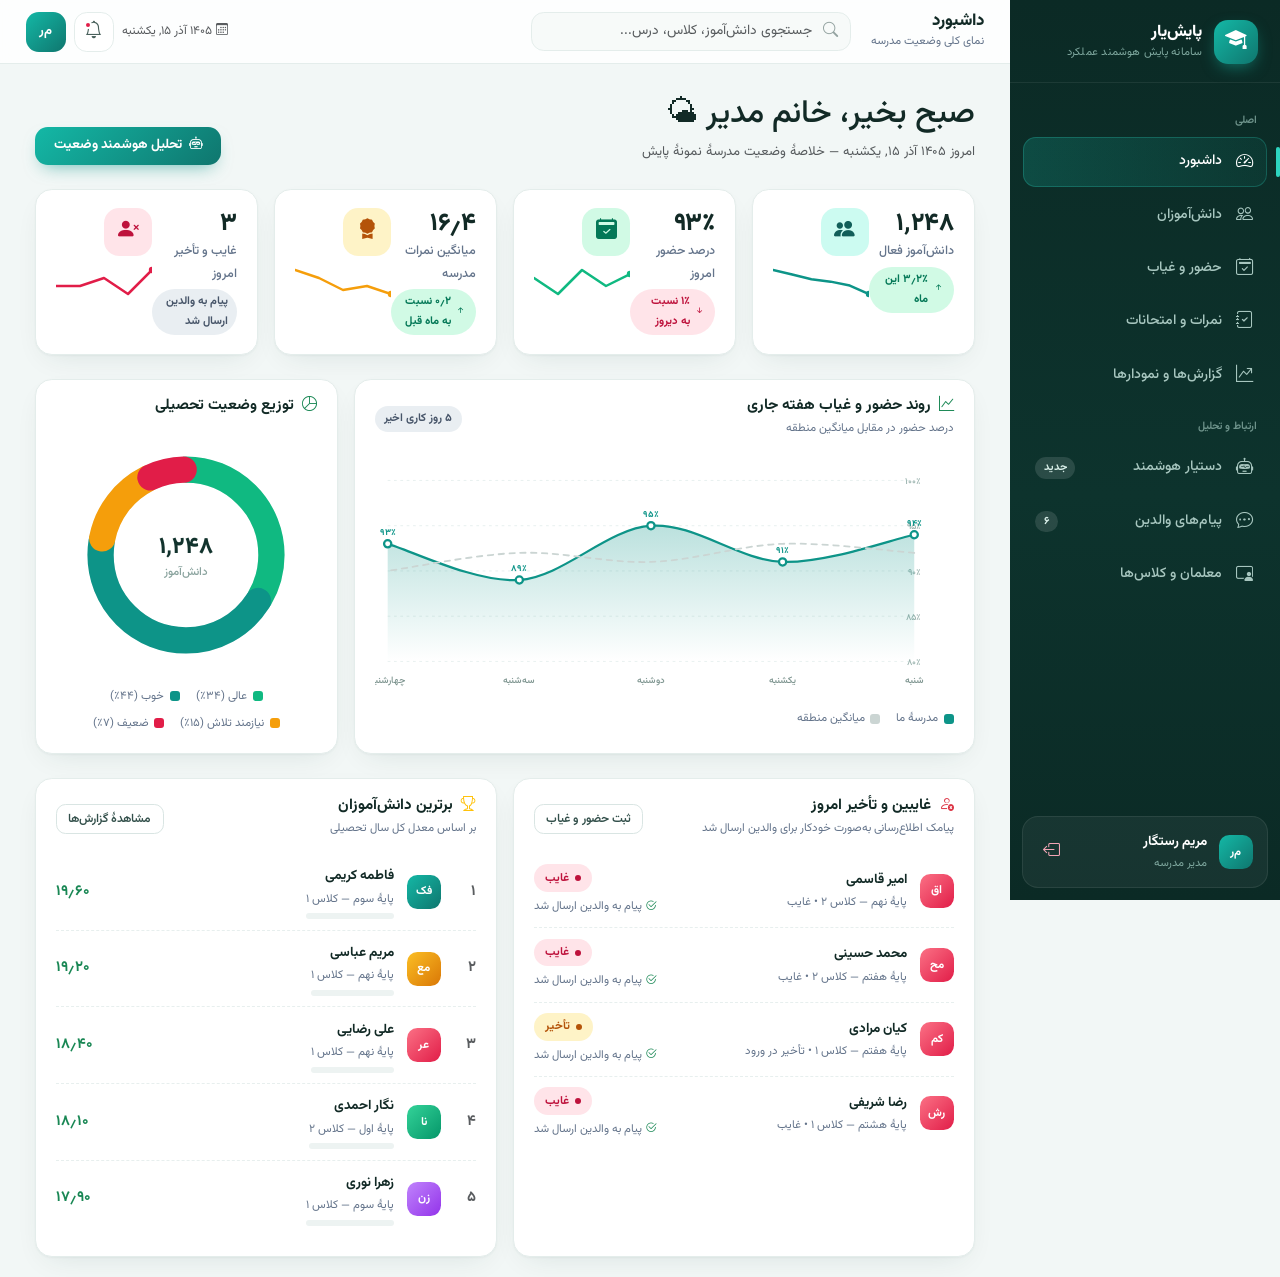
==== index.html @ c5914a0f "test" ====
<!DOCTYPE html>
<html lang="fa" dir="rtl">
<head>
  <meta charset="UTF-8">
  <meta name="viewport" content="width=device-width, initial-scale=1">
  <title>سامانه پایش هوشمند عملکرد دانش‌آموز</title>
  <meta name="description" content="قالب فرانت‌اند سامانه پایش هوشمند عملکرد، حضور و غیاب و نمرات دانش‌آموزان">
  <link rel="stylesheet" href="assets/css/bootstrap.rtl.min.css">
  <link rel="stylesheet" href="assets/css/bootstrap-icons.css">
  <link rel="stylesheet" href="assets/css/fonts.css">
  <link rel="stylesheet" href="assets/css/style.css">
</head>
<body>

<div class="app-wrapper">

  <!-- ══════════════ پس‌زمینه سایدبار موبایل ══════════════ -->
  <div class="backdrop"></div>

  <!-- ══════════════ سایدبار ══════════════ -->
  <aside class="sidebar" aria-label="منوی اصلی">
    <div class="brand">
      <span class="brand-logo"><i class="bi bi-mortarboard-fill"></i></span>
      <div>
        <div class="brand-title">پایش‌یار</div>
        <div class="brand-sub">سامانه پایش هوشمند عملکرد</div>
      </div>
    </div>

    <nav class="sidebar-nav sidebar-scroll">
      <div class="nav-caption">اصلی</div>
      <a href="#" class="side-link active" data-view="dashboard"><i class="bi bi-speedometer2"></i>داشبورد</a>
      <a href="#" class="side-link" data-view="students"><i class="bi bi-people"></i>دانش‌آموزان</a>
      <a href="#" class="side-link" data-view="attendance"><i class="bi bi-calendar2-check"></i>حضور و غیاب</a>
      <a href="#" class="side-link" data-view="grades"><i class="bi bi-journal-check"></i>نمرات و امتحانات</a>
      <a href="#" class="side-link" data-view="reports"><i class="bi bi-graph-up-arrow"></i>گزارش‌ها و نمودارها</a>

      <div class="nav-caption">ارتباط و تحلیل</div>
      <a href="#" class="side-link" data-view="ai"><i class="bi bi-robot"></i>دستیار هوشمند<span class="n-badge">جدید</span></a>
      <a href="#" class="side-link" data-view="messages"><i class="bi bi-chat-dots"></i>پیام‌های والدین<span class="n-badge" id="navMsgBadge">۶</span></a>
      <a href="#" class="side-link" data-view="teachers"><i class="bi bi-person-video3"></i>معلمان و کلاس‌ها</a>
    </nav>

    <div class="side-user">
      <span class="avatar sm av-teal">م‌ر</span>
      <div>
        <div class="name">مریم رستگار</div>
        <div class="role">مدیر مدرسه</div>
      </div>
      <button class="logout" title="خروج" aria-label="خروج" onclick="toast('خروج از حساب — نسخه نمایشی','bi-box-arrow-left')"><i class="bi bi-box-arrow-left"></i></button>
    </div>
  </aside>

  <!-- ══════════════ ناحیه اصلی ══════════════ -->
  <div class="main-area">

    <!-- نوار بالا -->
    <header class="topbar">
      <button class="icon-btn d-lg-none" id="burger" aria-label="باز کردن منو"><i class="bi bi-list"></i></button>
      <div class="me-2 d-none d-sm-block">
        <h1 class="page-title" id="pageTitle">داشبورد</h1>
        <div class="crumb" id="pageCrumb">نمای کلی وضعیت مدرسه</div>
      </div>

      <div class="top-search d-none d-md-block">
        <i class="bi bi-search"></i>
        <input type="search" class="form-control" placeholder="جستجوی دانش‌آموز، کلاس، درس..." aria-label="جستجو">
      </div>

      <div class="d-flex align-items-center gap-2 ms-auto">
        <span class="d-none d-lg-inline-flex align-items-center gap-1 text-muted" style="font-size:.75rem">
          <i class="bi bi-calendar3"></i> <span data-today>—</span>
        </span>

        <div class="dropdown">
          <button class="icon-btn" data-bs-toggle="dropdown" aria-label="اعلان‌ها" title="اعلان‌ها">
            <i class="bi bi-bell"></i><span class="ping"></span>
          </button>
          <div class="dropdown-menu dropdown-menu-start shadow border-0 p-2" style="width:320px;border-radius:1rem">
            <div class="px-2 py-1 fw-bold" style="font-size:.8rem">اعلان‌های امروز</div>
            <a href="#" class="dropdown-item d-flex gap-2 rounded-3 py-2" onclick="showView('messages');return false;">
              <i class="bi bi-send-x-fill text-danger mt-1"></i>
              <span style="font-size:.76rem"><b>امیر قاسمی</b> غایب بود — پیام به والدین ارسال شد<div class="text-muted">۰۷:۴۵ صبح</div></span>
            </a>
            <a href="#" class="dropdown-item d-flex gap-2 rounded-3 py-2" onclick="showView('messages');return false;">
              <i class="bi bi-send-x-fill text-danger mt-1"></i>
              <span style="font-size:.76rem"><b>رضا شریفی</b> غایب بود — پیام به والدین ارسال شد<div class="text-muted">۰۷:۴۵ صبح</div></span>
            </a>
            <a href="#" class="dropdown-item d-flex gap-2 rounded-3 py-2" onclick="showView('messages');return false;">
              <i class="bi bi-clock-fill text-warning mt-1"></i>
              <span style="font-size:.76rem"><b>کیان مرادی</b> با تأخیر وارد شد<div class="text-muted">۰۸:۱۰ صبح</div></span>
            </a>
            <a href="#" class="dropdown-item d-flex gap-2 rounded-3 py-2" onclick="showView('ai');return false;">
              <i class="bi bi-robot text-success mt-1"></i>
              <span style="font-size:.76rem">دستیار هوشمند: افت معدل کلاس نهم ۲ را بررسی کنید<div class="text-muted">دیروز</div></span>
            </a>
          </div>
        </div>

        <div class="dropdown">
          <button class="btn p-0 border-0 bg-transparent" data-bs-toggle="dropdown" aria-label="حساب کاربری">
            <span class="avatar av-teal">م‌ر</span>
          </button>
          <div class="dropdown-menu dropdown-menu-start shadow border-0 p-2" style="border-radius:1rem;min-width:200px">
            <div class="px-2 py-1"><b style="font-size:.82rem">مریم رستگار</b><div class="text-muted" style="font-size:.7rem">مدیر مدرسهٔ نمونهٔ پایش</div></div>
            <hr class="dropdown-divider">
            <a class="dropdown-item rounded-3" href="#" style="font-size:.8rem" onclick="toast('پروفایل — نسخه نمایشی','bi-person');return false;"><i class="bi bi-person"></i> پروفایل من</a>
            <a class="dropdown-item rounded-3" href="#" style="font-size:.8rem" onclick="toast('تنظیمات — نسخه نمایشی','bi-gear');return false;"><i class="bi bi-gear"></i> تنظیمات سامانه</a>
            <a class="dropdown-item rounded-3 text-danger" href="#" style="font-size:.8rem" onclick="toast('خروج — نسخه نمایشی','bi-box-arrow-left');return false;"><i class="bi bi-box-arrow-left"></i> خروج</a>
          </div>
        </div>
      </div>
    </header>

    <!-- محتوا -->
    <main class="content">

      <!-- ═══════════ داشبورد ═══════════ -->
      <section id="view-dashboard" class="view">
        <div class="d-flex justify-content-between align-items-end flex-wrap gap-2 mb-4">
          <div>
            <h2 id="greet">صبح بخیر، خانم مدیر 🌤</h2>
            <p class="text-muted mb-0" style="font-size:.82rem">امروز <span data-today>—</span> — خلاصهٔ وضعیت مدرسهٔ نمونهٔ پایش</p>
          </div>
          <button class="btn btn-brand" onclick="showView('ai')"><i class="bi bi-robot me-1"></i> تحلیل هوشمند وضعیت</button>
        </div>

        <!-- کارت‌های آمار -->
        <div class="row g-3 mb-4">
          <div class="col-12 col-sm-6 col-xl-3">
            <div class="card-soft stat-card">
              <div class="d-flex justify-content-between align-items-start">
                <div>
                  <div class="stat-num" id="statStudents">—</div>
                  <div class="stat-label">دانش‌آموز فعال</div>
                  <span class="chip up mt-1"><i class="bi bi-arrow-up-short"></i>۳٫۲٪ این ماه</span>
                </div>
                <div>
                  <span class="stat-icon bg-soft-brand"><i class="bi bi-people-fill"></i></span>
                  <div class="mt-2" id="spStudents" style="width:96px"></div>
                </div>
              </div>
            </div>
          </div>
          <div class="col-12 col-sm-6 col-xl-3">
            <div class="card-soft stat-card">
              <div class="d-flex justify-content-between align-items-start">
                <div>
                  <div class="stat-num" id="statAttend">—</div>
                  <div class="stat-label">درصد حضور امروز</div>
                  <span class="chip down mt-1"><i class="bi bi-arrow-down-short"></i>۱٪ نسبت به دیروز</span>
                </div>
                <div>
                  <span class="stat-icon bg-soft-emerald"><i class="bi bi-calendar2-check-fill"></i></span>
                  <div class="mt-2" id="spAttend" style="width:96px"></div>
                </div>
              </div>
            </div>
          </div>
          <div class="col-12 col-sm-6 col-xl-3">
            <div class="card-soft stat-card">
              <div class="d-flex justify-content-between align-items-start">
                <div>
                  <div class="stat-num" id="statGpa">—</div>
                  <div class="stat-label">میانگین نمرات مدرسه</div>
                  <span class="chip up mt-1"><i class="bi bi-arrow-up-short"></i>۰٫۲ نسبت به ماه قبل</span>
                </div>
                <div>
                  <span class="stat-icon bg-soft-amber"><i class="bi bi-award-fill"></i></span>
                  <div class="mt-2" id="spGpa" style="width:96px"></div>
                </div>
              </div>
            </div>
          </div>
          <div class="col-12 col-sm-6 col-xl-3">
            <div class="card-soft stat-card">
              <div class="d-flex justify-content-between align-items-start">
                <div>
                  <div class="stat-num" id="statAbsent">—</div>
                  <div class="stat-label">غایب و تأخیر امروز</div>
                  <span class="chip flat mt-1">پیام به والدین ارسال شد</span>
                </div>
                <div>
                  <span class="stat-icon bg-soft-rose"><i class="bi bi-person-x-fill"></i></span>
                  <div class="mt-2" id="spAbsent" style="width:96px"></div>
                </div>
              </div>
            </div>
          </div>
        </div>

        <!-- نمودارها -->
        <div class="row g-3 mb-4">
          <div class="col-lg-8">
            <div class="card-soft h-100">
              <div class="card-head">
                <div><h6><i class="bi bi-graph-up text-success me-1"></i> روند حضور و غیاب هفته جاری</h6><span class="hint">درصد حضور در مقابل میانگین منطقه</span></div>
                <span class="chip flat">۵ روز کاری اخیر</span>
              </div>
              <div class="card-body">
                <div class="chart-wrap" id="chartWeekly"></div>
                <div class="legend mt-3">
                  <span class="li"><span class="swatch" style="background:#0d9488"></span>مدرسهٔ ما</span>
                  <span class="li"><span class="swatch" style="background:#cbd5d3"></span>میانگین منطقه</span>
                </div>
              </div>
            </div>
          </div>
          <div class="col-lg-4">
            <div class="card-soft h-100">
              <div class="card-head"><h6><i class="bi bi-pie-chart text-success me-1"></i> توزیع وضعیت تحصیلی</h6></div>
              <div class="card-body d-flex flex-column align-items-center justify-content-center gap-3">
                <div class="chart-wrap" id="chartDist" style="max-width:230px"></div>
                <div class="legend justify-content-center" id="distLegend"></div>
              </div>
            </div>
          </div>
        </div>

        <!-- غایبین و برترین‌ها -->
        <div class="row g-3">
          <div class="col-lg-6">
            <div class="card-soft h-100">
              <div class="card-head">
                <div><h6><i class="bi bi-person-x text-danger me-1"></i> غایبین و تأخیر امروز</h6><span class="hint">پیامک اطلاع‌رسانی به‌صورت خودکار برای والدین ارسال شد</span></div>
                <button class="btn btn-ghost btn-sm-brand" onclick="showView('attendance')">ثبت حضور و غیاب</button>
              </div>
              <div class="card-body pt-1" id="absentList"></div>
            </div>
          </div>
          <div class="col-lg-6">
            <div class="card-soft h-100">
              <div class="card-head">
                <div><h6><i class="bi bi-trophy text-warning me-1"></i> برترین دانش‌آموزان</h6><span class="hint">بر اساس معدل کل سال تحصیلی</span></div>
                <button class="btn btn-ghost btn-sm-brand" onclick="showView('reports')">مشاهدهٔ گزارش‌ها</button>
              </div>
              <div class="card-body pt-1" id="topList"></div>
            </div>
          </div>
        </div>
      </section>

      <!-- ═══════════ دانش‌آموزان ═══════════ -->
      <section id="view-students" class="view d-none">
        <div class="page-head">
          <div>
            <h2>مدیریت دانش‌آموزان</h2>
            <p>فهرست کامل دانش‌آموزان به تفکیک پایه، کلاس و وضعیت تحصیلی</p>
          </div>
          <button class="btn btn-brand" id="btnAddStudent"><i class="bi bi-person-plus me-1"></i> افزودن دانش‌آموز</button>
        </div>

        <div class="card-soft mb-3">
          <div class="card-body">
            <div class="row g-2 align-items-center">
              <div class="col-6 col-md-2">
                <label class="form-label">پایه</label>
                <select class="form-select" id="fGrade"></select>
              </div>
              <div class="col-6 col-md-2">
                <label class="form-label">کلاس</label>
                <select class="form-select" id="fClass"></select>
              </div>
              <div class="col-6 col-md-2">
                <label class="form-label">وضعیت تحصیلی</label>
                <select class="form-select" id="fStatus">
                  <option value="all">همهٔ وضعیت‌ها</option>
                  <option>عالی</option><option>خوب</option><option>نیازمند تلاش</option><option>ضعیف</option>
                </select>
              </div>
              <div class="col-6 col-md-4">
                <label class="form-label">جستجو</label>
                <input type="search" class="form-control" id="searchStudent" placeholder="نام یا کد دانش‌آموزی...">
              </div>
              <div class="col-md-2 text-md-start">
                <label class="form-label d-none d-md-block">&nbsp;</label>
                <span class="chip flat"><i class="bi bi-funnel"></i> <span id="studentCount">۰</span> نتیجه</span>
              </div>
            </div>
          </div>
        </div>

        <div class="card-soft">
          <div class="table-responsive" style="max-height:62vh;overflow-y:auto">
            <table class="table table-clean table-hover align-middle">
              <thead class="position-sticky top-0 bg-white" style="z-index:5">
                <tr>
                  <th>دانش‌آموز</th><th>پایه</th><th>کلاس</th><th>معدل</th><th>درصد حضور</th><th>وضعیت</th><th>عملیات</th>
                </tr>
              </thead>
              <tbody id="studentTbody"></tbody>
            </table>
          </div>
        </div>
      </section>

      <!-- ═══════════ حضور و غیاب ═══════════ -->
      <section id="view-attendance" class="view d-none">
        <div class="page-head">
          <div>
            <h2>ثبت حضور و غیاب</h2>
            <p>وضعیت هر دانش‌آموز را ثبت کنید؛ در صورت غیبت، پیام اطلاع‌رسانی برای والدین ارسال می‌شود</p>
          </div>
          <div class="date-nav">
            <button class="btn-icon-ghost" aria-label="روز قبل" onclick="toast('انتخاب تاریخ — نسخه نمایشی','bi-calendar3')"><i class="bi bi-chevron-right"></i></button>
            <span class="d-label" id="attDate">—</span>
            <button class="btn-icon-ghost" aria-label="روز بعد" onclick="toast('انتخاب تاریخ — نسخه نمایشی','bi-calendar3')"><i class="bi bi-chevron-left"></i></button>
          </div>
        </div>

        <div class="card-soft mb-3">
          <div class="card-body">
            <div class="row g-2 align-items-end">
              <div class="col-6 col-md-3">
                <label class="form-label">پایه</label>
                <select class="form-select" id="attGrade"></select>
              </div>
              <div class="col-6 col-md-3">
                <label class="form-label">کلاس</label>
                <select class="form-select" id="attClass"></select>
              </div>
              <div class="col-12 col-md-6 d-flex flex-wrap gap-2 justify-content-md-end">
                <span class="chip up p-2"><i class="bi bi-check-circle"></i> حاضر: <b id="cntPresent">۰</b></span>
                <span class="chip down p-2"><i class="bi bi-x-circle"></i> غایب: <b id="cntAbsent">۰</b></span>
                <span class="chip flat p-2" style="background:var(--amber-soft);color:#b45309"><i class="bi bi-clock"></i> تأخیر: <b id="cntLate">۰</b></span>
                <span class="chip flat p-2"><i class="bi bi-file-text"></i> مجوز: <b id="cntExcused">۰</b></span>
              </div>
            </div>
          </div>
        </div>

        <div class="row g-3">
          <div class="col-lg-7 col-xl-8">
            <div class="card-soft">
              <div class="table-responsive" style="max-height:58vh;overflow-y:auto">
                <table class="table table-clean align-middle">
                  <thead class="position-sticky top-0 bg-white" style="z-index:5">
                    <tr><th>دانش‌آموز</th><th>والدین</th><th class="d-none d-md-table-cell">تماس اضطراری</th><th>وضعیت امروز</th><th>نتیجه</th></tr>
                  </thead>
                  <tbody id="attTbody"></tbody>
                </table>
              </div>
            </div>
          </div>
          <div class="col-lg-5 col-xl-4">
            <div class="card-soft h-100">
              <div class="card-head"><h6><i class="bi bi-send text-success me-1"></i> اطلاع‌رسانی خودکار به والدین</h6></div>
              <div class="card-body">
                <div class="sms-preview mb-3" id="smsBox"></div>
                <button class="btn btn-brand w-100" id="btnNotify"><i class="bi bi-send-check me-1"></i> ثبت حضور و غیاب + ارسال پیام</button>
                <div class="text-muted mt-2" style="font-size:.7rem"><i class="bi bi-info-circle"></i> در نسخهٔ نهایی، پیامک از طریق سرویس پیام‌رسان مدرسه ارسال می‌شود.</div>
              </div>
            </div>
          </div>
        </div>

        <div class="card-soft mt-3">
          <div class="card-head"><h6><i class="bi bi-clock-history text-success me-1"></i> سابقهٔ حضور و غیاب هفتهٔ اخیر</h6></div>
          <div class="table-responsive">
            <table class="table table-clean">
              <thead><tr><th>تاریخ</th><th>کلاس</th><th>حاضر</th><th>غایب</th><th>تأخیر</th><th>اطلاع‌رسانی</th></tr></thead>
              <tbody>
                <tr><td>چهارشنبه ۲۱ آذر</td><td>نهم ۱</td><td>۲۳</td><td class="text-danger">۱</td><td class="text-warning">۱</td><td><i class="bi bi-check2-circle text-success"></i> ارسال شد</td></tr>
                <tr><td>سه‌شنبه ۲۰ آذر</td><td>نهم ۱</td><td>۲۵</td><td class="text-danger">۰</td><td class="text-warning">۰</td><td><span class="text-muted">بدون مورد</span></td></tr>
                <tr><td>دوشنبه ۱۹ آذر</td><td>هشتم ۱</td><td>۲۲</td><td class="text-danger">۲</td><td class="text-warning">۱</td><td><i class="bi bi-check2-circle text-success"></i> ارسال شد</td></tr>
                <tr><td>یکشنبه ۱۸ آذر</td><td>سوم ۱</td><td>۲۱</td><td class="text-danger">۱</td><td class="text-warning">۰</td><td><i class="bi bi-check2-circle text-success"></i> ارسال شد</td></tr>
                <tr><td>شنبه ۱۶ آذر</td><td>هفتم ۲</td><td>۲۴</td><td class="text-danger">۲</td><td class="text-warning">۰</td><td><i class="bi bi-check2-circle text-success"></i> ارسال شد</td></tr>
              </tbody>
            </table>
          </div>
        </div>
      </section>

      <!-- ═══════════ نمرات و امتحانات ═══════════ -->
      <section id="view-grades" class="view d-none">
        <div class="page-head">
          <div>
            <h2>نمرات و امتحانات</h2>
            <p>ثبت نمرات هر امتحان و مدیریت تقویم امتحانات سال تحصیلی</p>
          </div>
          <nav class="nav nav-pills-soft">
            <button class="nav-link active" data-tab="entry"><i class="bi bi-pencil-square me-1"></i>ثبت نمرات</button>
            <button class="nav-link" data-tab="exams"><i class="bi bi-journal-text me-1"></i>فهرست امتحانات</button>
          </nav>
        </div>

        <!-- ثبت نمرات -->
        <div id="paneEntry">
          <div class="card-soft mb-3">
            <div class="card-body">
              <div class="row g-2 align-items-end">
                <div class="col-md-6">
                  <label class="form-label">انتخاب امتحان</label>
                  <select class="form-select" id="gradeExam"></select>
                </div>
                <div class="col-md-6">
                  <label class="form-label">مشخصات</label>
                  <div class="form-control bg-light" id="gradeExamInfo" style="border:1px dashed var(--line)">—</div>
                </div>
              </div>
            </div>
          </div>
          <div class="card-soft">
            <div class="card-head">
              <h6><i class="bi bi-pencil-square text-success me-1"></i> فهرست نمرات</h6>
              <button class="btn btn-brand btn-sm-brand" id="btnSaveGrades"><i class="bi bi-check2 me-1"></i> ذخیرهٔ نمرات</button>
            </div>
            <div class="table-responsive" style="max-height:52vh;overflow-y:auto">
              <table class="table table-clean align-middle">
                <thead class="position-sticky top-0 bg-white" style="z-index:5">
                  <tr><th>#</th><th>دانش‌آموز</th><th class="d-none d-md-table-cell">کلاس</th><th>نمره</th><th>توضیحات</th><th>وضعیت</th></tr>
                </thead>
                <tbody id="gradeTbody"></tbody>
              </table>
            </div>
          </div>
        </div>

        <!-- فهرست امتحانات -->
        <div id="paneExams" class="d-none">
          <div class="card-soft">
            <div class="card-head">
              <h6><i class="bi bi-journal-text text-success me-1"></i> تقویم امتحانات سال تحصیلی ۱۴۰۳–۱۴۰۴</h6>
              <button class="btn btn-brand btn-sm-brand" id="btnAddExam"><i class="bi bi-plus-lg me-1"></i> افزودن امتحان</button>
            </div>
            <div class="table-responsive">
              <table class="table table-clean align-middle">
                <thead><tr><th>عنوان امتحان</th><th>درس</th><th>پایه</th><th>تاریخ</th><th>نوع</th><th>نمرهٔ کل</th><th>وضعیت</th><th>عملیات</th></tr></thead>
                <tbody id="examsTbody"></tbody>
              </table>
            </div>
          </div>
        </div>
      </section>

      <!-- ═══════════ گزارش‌ها ═══════════ -->
      <section id="view-reports" class="view d-none">
        <div class="page-head">
          <div>
            <h2>گزارش‌ها و نمودارها</h2>
            <p>کارنامه، روند تحصیلی و تحلیل وضعیت هر دانش‌آموز</p>
          </div>
          <div class="d-flex gap-2 no-print">
            <button class="btn btn-ghost" id="btnPrint"><i class="bi bi-printer me-1"></i> چاپ کارنامه</button>
            <button class="btn btn-brand" id="btnReport"><i class="bi bi-arrow-repeat me-1"></i> نمایش گزارش</button>
          </div>
        </div>

        <div class="card-soft mb-3 no-print">
          <div class="card-body py-3">
            <div class="row g-2 align-items-end">
              <div class="col-md-5">
                <label class="form-label">انتخاب دانش‌آموز</label>
                <select class="form-select" id="reportStudent"></select>
              </div>
              <div class="col-md-4">
                <label class="form-label">بازهٔ گزارش</label>
                <select class="form-select">
                  <option>سال تحصیلی جاری (۱۴۰۵–۱۴۰۶)</option>
                  <option>ترم اول</option>
                  <option>ترم دوم</option>
                </select>
              </div>
            </div>
          </div>
        </div>

        <div class="card-soft mb-3">
          <div class="card-body" id="reportHead"></div>
          <div class="card-body pt-0" id="reportInsight"></div>
        </div>

        <div class="row g-3 mb-3">
          <div class="col-lg-7">
            <div class="card-soft h-100">
              <div class="card-head"><h6><i class="bi bi-graph-up text-success me-1"></i> روند معدل ماهانه</h6><span class="hint">در مقایسه با میانگین کلاس</span></div>
              <div class="card-body">
                <div class="chart-wrap" id="chartTrend"></div>
                <div class="legend mt-3">
                  <span class="li"><span class="swatch" style="background:#0d9488"></span>این دانش‌آموز</span>
                  <span class="li"><span class="swatch" style="background:#cbd5d3"></span>میانگین کلاس</span>
                </div>
              </div>
            </div>
          </div>
          <div class="col-lg-5">
            <div class="card-soft h-100">
              <div class="card-head"><h6><i class="bi bi-calendar2-check text-success me-1"></i> خلاصهٔ حضور و غیاب سال</h6></div>
              <div class="card-body d-flex flex-column align-items-center gap-3">
                <div class="chart-wrap" id="chartAtt" style="max-width:220px"></div>
                <div class="legend justify-content-center" id="attLegend"></div>
              </div>
            </div>
          </div>
        </div>

        <div class="card-soft mb-3">
          <div class="card-head"><h6><i class="bi bi-bar-chart text-success me-1"></i> مقایسهٔ نمرات دروس</h6><span class="hint">نمرهٔ نهایی از ۲۰</span></div>
          <div class="card-body" id="subjectBars"></div>
        </div>

        <div class="card-soft">
          <div class="card-head"><h6><i class="bi bi-file-earmark-bar-graph text-success me-1"></i> کارنامهٔ تفصیلی</h6><span class="hint">مستمر و میان‌ترم از ۲۰ — نهایی: وزنی</span></div>
          <div class="table-responsive">
            <table class="table table-clean align-middle">
              <thead><tr><th>درس</th><th>مستمر</th><th>میان‌ترم</th><th>پایان‌ترم</th><th>نمرهٔ نهایی</th><th>وضعیت</th><th>دبیر / معلم</th></tr></thead>
              <tbody id="reportTable"></tbody>
            </table>
          </div>
        </div>
      </section>

      <!-- ═══════════ دستیار هوشمند ═══════════ -->
      <section id="view-ai" class="view d-none">
        <div class="page-head">
          <div>
            <h2>دستیار هوشمند</h2>
            <p>متصل به داده‌های حضور و غیاب، نمرات و امتحانات همین سامانه</p>
          </div>
          <span class="chip up p-2"><span class="ping d-inline-block" style="position:static"></span> متصل به پایگاه دادهٔ مدرسه</span>
        </div>

        <div class="card-soft chat-shell">
          <div class="card-head border-bottom" style="padding-bottom:.8rem">
            <div class="d-flex align-items-center gap-2">
              <span class="avatar sm" style="background:var(--brand-soft);color:var(--brand-700)"><i class="bi bi-robot"></i></span>
              <div><h6 class="mb-0">دستیار تحلیل عملکرد</h6><span class="hint">پرسش‌های خود را دربارهٔ وضعیت دانش‌آموزان بپرسید</span></div>
            </div>
          </div>

          <div class="chat-body" id="chatBody"></div>

          <div class="suggest-chips" id="sugChips"></div>

          <div class="chat-input">
            <input type="text" class="form-control" id="chatInput" placeholder="مثلاً: وضعیت علی رضایی چطور است؟" aria-label="پیام شما">
            <button class="btn btn-brand" id="btnSend" aria-label="ارسال"><i class="bi bi-send-fill"></i></button>
          </div>
        </div>
      </section>

      <!-- ═══════════ پیام‌های والدین ═══════════ -->
      <section id="view-messages" class="view d-none">
        <div class="page-head">
          <div>
            <h2>پیام‌های والدین</h2>
            <p>پیامک‌های اطلاع‌رسانی ارسال‌شده به اولیای دانش‌آموزان</p>
          </div>
          <button class="btn btn-brand" id="btnNewMsg"><i class="bi bi-plus-lg me-1"></i> ارسال پیام جدید</button>
        </div>

        <div class="row g-3 mb-3">
          <div class="col-12 col-md-4">
            <div class="card-soft stat-card d-flex align-items-center gap-3">
              <span class="stat-icon bg-soft-brand"><i class="bi bi-send-fill"></i></span>
              <div><div class="stat-num" id="msgToday">۰</div><div class="stat-label">ارسال امروز</div></div>
            </div>
          </div>
          <div class="col-12 col-md-4">
            <div class="card-soft stat-card d-flex align-items-center gap-3">
              <span class="stat-icon bg-soft-emerald"><i class="bi bi-check2-all"></i></span>
              <div><div class="stat-num" id="msgDelivered">۰</div><div class="stat-label">تحویل موفق</div></div>
            </div>
          </div>
          <div class="col-12 col-md-4">
            <div class="card-soft stat-card d-flex align-items-center gap-3">
              <span class="stat-icon bg-soft-amber"><i class="bi bi-hourglass-split"></i></span>
              <div><div class="stat-num" id="msgPending">۰</div><div class="stat-label">در انتظار ارسال</div></div>
            </div>
          </div>
        </div>

        <div class="card-soft">
          <div class="table-responsive">
            <table class="table table-clean align-middle">
              <thead><tr><th>زمان</th><th>دانش‌آموز</th><th>نوع پیام</th><th>متن پیام</th><th>وضعیت</th><th>عملیات</th></tr></thead>
              <tbody id="msgTbody"></tbody>
            </table>
          </div>
        </div>
      </section>

      <!-- ═══════════ معلمان و کلاس‌ها ═══════════ -->
      <section id="view-teachers" class="view d-none">
        <div class="page-head">
          <div>
            <h2>معلمان و کلاس‌ها</h2>
            <p>سازماندهی دبیران، دروس و کلاس‌های هر پایه — هر درس می‌تواند دبیر مستقل داشته باشد یا یک معلم همهٔ دروس یک پایه را ارایه دهد</p>
          </div>
          <button class="btn btn-brand" id="btnAddTeacher"><i class="bi bi-person-plus me-1"></i> افزودن معلم</button>
        </div>

        <div class="row g-3 mb-4" id="teacherGrid"></div>

        <div class="card-soft">
          <div class="card-head"><h6><i class="bi bi-easel text-success me-1"></i> کلاس‌های فعال مدرسه</h6><span class="hint">۹ کلاس در ۶ پایه</span></div>
          <div class="table-responsive">
            <table class="table table-clean align-middle">
              <thead><tr><th>پایه</th><th>کلاس</th><th>معلم راهنما</th><th>تعداد دانش‌آموز</th><th>میانگین معدل</th><th>سطح</th></tr></thead>
              <tbody id="classesTbody"></tbody>
            </table>
          </div>
        </div>
      </section>

    </main>

  </div>
</div>

<!-- ═══════════════════ مودال‌ها ═══════════════════ -->

<!-- افزودن دانش‌آموز -->
<div class="modal fade" id="studentModal" tabindex="-1" aria-hidden="true">
  <div class="modal-dialog modal-lg modal-dialog-centered">
    <div class="modal-content">
      <div class="modal-header">
        <h5 class="modal-title"><i class="bi bi-person-plus text-success me-1"></i> افزودن دانش‌آموز جدید</h5>
        <button type="button" class="btn-close" data-bs-dismiss="modal" aria-label="بستن"></button>
      </div>
      <div class="modal-body">
        <form id="studentForm" onsubmit="return false">
          <div class="row g-3">
            <div class="col-md-6"><label class="form-label">نام و نام خانوادگی *</label><input class="form-control" id="stName" placeholder="مثلاً: نیلوفر اسدی"></div>
            <div class="col-6 col-md-3">
              <label class="form-label">پایه</label>
              <select class="form-select" id="stGrade"></select>
            </div>
            <div class="col-6 col-md-3">
              <label class="form-label">کلاس</label>
              <select class="form-select" id="stClass"><option value="۱">کلاس ۱</option><option value="۲">کلاس ۲</option></select>
            </div>
            <div class="col-md-6"><label class="form-label">نام والدین / ولی</label><input class="form-control" id="stParent" placeholder="مثلاً: آقای اسدی"></div>
            <div class="col-md-6"><label class="form-label">شماره تماس والدین</label><input class="form-control" id="stPhone" placeholder="۰۹۱۲..." dir="ltr" style="text-align:right"></div>
            <div class="col-6 col-md-3"><label class="form-label">معدل اولیه</label><input type="number" class="form-control" id="stGpa" min="0" max="20" step="0.25" value="16"></div>
            <div class="col-6 col-md-3"><label class="form-label">درصد حضور</label><input type="number" class="form-control" id="stAttend" min="0" max="100" value="95"></div>
          </div>
        </form>
      </div>
      <div class="modal-footer">
        <button class="btn btn-ghost" data-bs-dismiss="modal">انصراف</button>
        <button class="btn btn-brand" id="btnSaveStudent"><i class="bi bi-check2 me-1"></i> ذخیره</button>
      </div>
    </div>
  </div>
</div>

<!-- پرونده دانش‌آموز -->
<div class="modal fade" id="profileModal" tabindex="-1" aria-hidden="true">
  <div class="modal-dialog modal-xl modal-dialog-centered">
    <div class="modal-content">
      <div class="modal-header">
        <h5 class="modal-title"><i class="bi bi-person-vcard text-success me-1"></i> پروندهٔ دانش‌آموز</h5>
        <button type="button" class="btn-close" data-bs-dismiss="modal" aria-label="بستن"></button>
      </div>
      <div class="modal-body" id="profileBody"></div>
    </div>
  </div>
</div>

<!-- افزودن امتحان -->
<div class="modal fade" id="examModal" tabindex="-1" aria-hidden="true">
  <div class="modal-dialog modal-dialog-centered">
    <div class="modal-content">
      <div class="modal-header">
        <h5 class="modal-title"><i class="bi bi-journal-plus text-success me-1"></i> افزودن امتحان</h5>
        <button type="button" class="btn-close" data-bs-dismiss="modal" aria-label="بستن"></button>
      </div>
      <div class="modal-body">
        <form id="examForm" onsubmit="return false">
          <div class="row g-3">
            <div class="col-12"><label class="form-label">عنوان امتحان *</label><input class="form-control" id="examTitle" placeholder="مثلاً: امتحان پایانی ریاضی نهم"></div>
            <div class="col-md-6"><label class="form-label">درس</label><select class="form-select" id="examSubject"></select></div>
            <div class="col-md-6"><label class="form-label">پایه</label><select class="form-select" id="examGrade"></select></div>
            <div class="col-md-4"><label class="form-label">تاریخ</label><input class="form-control" id="examDate" placeholder="۱۴۰۳/۱۰/۱۰"></div>
            <div class="col-md-4"><label class="form-label">نوع</label><select class="form-select" id="examKind"><option>مستمر</option><option>میان‌ترم</option><option>پایانی</option></select></div>
            <div class="col-md-4"><label class="form-label">نمرهٔ کل</label><input type="number" class="form-control" id="examMax" min="1" max="100" value="20"></div>
          </div>
        </form>
      </div>
      <div class="modal-footer">
        <button class="btn btn-ghost" data-bs-dismiss="modal">انصراف</button>
        <button class="btn btn-brand" id="btnSaveExam"><i class="bi bi-check2 me-1"></i> ذخیره</button>
      </div>
    </div>
  </div>
</div>

<!-- افزودن معلم -->
<div class="modal fade" id="teacherModal" tabindex="-1" aria-hidden="true">
  <div class="modal-dialog modal-dialog-centered">
    <div class="modal-content">
      <div class="modal-header">
        <h5 class="modal-title"><i class="bi bi-person-plus text-success me-1"></i> افزودن معلم</h5>
        <button type="button" class="btn-close" data-bs-dismiss="modal" aria-label="بستن"></button>
      </div>
      <div class="modal-body">
        <form id="teacherForm" onsubmit="return false">
          <div class="row g-3">
            <div class="col-md-6"><label class="form-label">نام و نام خانوادگی *</label><input class="form-control" id="teacherName" placeholder="مثلاً: لیا فرهادی"></div>
            <div class="col-md-6"><label class="form-label">درس / سمت</label><input class="form-control" id="teacherSubject" placeholder="مثلاً: ریاضی یا «تمام دروس پایهٔ دوم»"></div>
            <div class="col-12"><label class="form-label">کلاس‌ها / پایه‌ها</label><input class="form-control" id="teacherClasses" placeholder="مثلاً: دوم، سوم یا هفتم تا نهم"></div>
          </div>
        </form>
      </div>
      <div class="modal-footer">
        <button class="btn btn-ghost" data-bs-dismiss="modal">انصراف</button>
        <button class="btn btn-brand" id="btnSaveTeacher"><i class="bi bi-check2 me-1"></i> ذخیره</button>
      </div>
    </div>
  </div>
</div>

<!-- ارسال پیام جدید -->
<div class="modal fade" id="msgModal" tabindex="-1" aria-hidden="true">
  <div class="modal-dialog modal-dialog-centered">
    <div class="modal-content">
      <div class="modal-header">
        <h5 class="modal-title"><i class="bi bi-chat-dots text-success me-1"></i> ارسال پیام به والدین</h5>
        <button type="button" class="btn-close" data-bs-dismiss="modal" aria-label="بستن"></button>
      </div>
      <div class="modal-body">
        <form id="msgForm" onsubmit="return false">
          <div class="mb-3">
            <label class="form-label">دانش‌آموز</label>
            <select class="form-select" id="msgStudent"></select>
          </div>
          <div class="mb-2">
            <label class="form-label">متن پیام</label>
            <textarea class="form-control" id="msgText" rows="4" placeholder="متن پیامی که برای والدین ارسال می‌شود..."></textarea>
          </div>
          <div class="text-muted" style="font-size:.72rem"><i class="bi bi-info-circle"></i> پیام پس از تأیید، به شمارهٔ والدین پیامک می‌شود.</div>
        </form>
      </div>
      <div class="modal-footer">
        <button class="btn btn-ghost" data-bs-dismiss="modal">انصراف</button>
        <button class="btn btn-brand" id="btnSendMsg"><i class="bi bi-send me-1"></i> ارسال</button>
      </div>
    </div>
  </div>
</div>

<div class="toast-host" aria-live="polite"></div>

<script src="assets/js/bootstrap.bundle.min.js"></script>
<script src="assets/js/app.js"></script>
</body>
</html>
---- assets/css/fonts.css ----
/* ---------- Vazirmatn Persian Font (Local) ---------- */
@font-face {
  font-family: 'Vazirmatn';
  src: url('../fonts/Vazirmatn-Regular.woff2') format('woff2');
  font-weight: 400;
  font-style: normal;
  font-display: swap;
}
@font-face {
  font-family: 'Vazirmatn';
  src: url('../fonts/Vazirmatn-Medium.woff2') format('woff2');
  font-weight: 500;
  font-style: normal;
  font-display: swap;
}
@font-face {
  font-family: 'Vazirmatn';
  src: url('../fonts/Vazirmatn-SemiBold.woff2') format('woff2');
  font-weight: 600;
  font-style: normal;
  font-display: swap;
}
@font-face {
  font-family: 'Vazirmatn';
  src: url('../fonts/Vazirmatn-Bold.woff2') format('woff2');
  font-weight: 700;
  font-style: normal;
  font-display: swap;
}
@font-face {
  font-family: 'Vazirmatn';
  src: url('../fonts/Vazirmatn-ExtraBold.woff2') format('woff2');
  font-weight: 800;
  font-style: normal;
  font-display: swap;
}
---- assets/css/style.css ----
/* ============================================================
   سامانه پایش هوشمند عملکرد دانش‌آموز — قالب فرانت‌اند
   استایل اختصاصی (RTL / فارسی) — Bootstrap 5.3 RTL
   ============================================================ */

:root {
  --brand: #0d9488;
  --brand-600: #0f766e;
  --brand-700: #115e59;
  --brand-soft: #ccfbf1;
  --brand-softer: #effaf8;
  --ink: #122a26;
  --muted: #64748b;
  --line: #e4edeb;
  --bg: #f2f7f6;
  --card: #ffffff;
  --emerald: #10b981;
  --emerald-soft: #d1fae5;
  --amber: #f59e0b;
  --amber-soft: #fef3c7;
  --rose: #e11d48;
  --rose-soft: #ffe4e9;
  --slate-soft: #e9eef2;
  --sidebar-w: 270px;
  --radius: 1.05rem;
  --shadow: 0 1px 2px rgba(15, 55, 50, .04), 0 10px 30px -12px rgba(15, 55, 50, .12);
  --shadow-lift: 0 4px 10px rgba(13, 148, 136, .10), 0 22px 44px -18px rgba(15, 55, 50, .22);
}

* { -webkit-tap-highlight-color: transparent; }

html { scroll-behavior: smooth; }

body {
  font-family: 'Vazirmatn', 'Segoe UI', Tahoma, sans-serif;
  background: var(--bg);
  color: var(--ink);
  font-size: .925rem;
  line-height: 1.8;
  overflow-x: hidden;
}

::selection { background: var(--brand-soft); color: var(--brand-700); }

/* ---------- اسکرول‌بار ---------- */
::-webkit-scrollbar { width: 9px; height: 9px; }
::-webkit-scrollbar-track { background: transparent; }
::-webkit-scrollbar-thumb { background: #c3d6d3; border-radius: 99px; border: 2px solid transparent; background-clip: content-box; }
::-webkit-scrollbar-thumb:hover { background: #9dbfba; background-clip: content-box; }
.sidebar-scroll::-webkit-scrollbar-thumb { background: #2c5a52; background-clip: content-box; }

/* ============================================================
   چیدمان کلی
   ============================================================ */
.app-wrapper { display: flex; min-height: 100vh; }

.main-area {
  flex: 1 1 auto;
  min-width: 0;
  display: flex;
  flex-direction: column;
  min-height: 100vh;
}

.content { flex: 1 1 auto; padding: 1.6rem 1.6rem 1rem; }
@media (min-width: 992px) { .content { padding: 1.9rem 2.2rem 1.2rem; } }

/* ---------- فوتر چسبان ---------- */
.app-footer {
  margin-top: auto;
  padding: .8rem 1.6rem calc(.8rem + env(safe-area-inset-bottom, 0px));
  display: flex; flex-wrap: wrap; gap: .4rem 1rem;
  align-items: center; justify-content: space-between;
  color: var(--muted); font-size: .78rem;
  border-top: 1px solid var(--line);
  background: #fff;
}
.app-footer .dot-sep::before { content: '•'; margin-inline: .45rem; opacity: .5; }

/* ============================================================
   سایدبار
   ============================================================ */
.sidebar {
  width: var(--sidebar-w);
  flex: 0 0 var(--sidebar-w);
  background: linear-gradient(180deg, #0b2a25 0%, #0d332d 55%, #0b2a25 100%);
  color: #cfe5e0;
  position: sticky; top: 0;
  height: 100vh;
  display: flex; flex-direction: column;
  z-index: 1030;
}
.sidebar .brand {
  display: flex; align-items: center; gap: .75rem;
  padding: 1.25rem 1.35rem 1.1rem;
  border-bottom: 1px solid rgba(255, 255, 255, .07);
}
.brand-logo {
  width: 44px; height: 44px; border-radius: 14px; flex: 0 0 44px;
  background: linear-gradient(135deg, #14b8a6, #0f766e);
  display: grid; place-items: center;
  color: #fff; font-size: 1.35rem;
  box-shadow: 0 6px 16px -4px rgba(20, 184, 166, .55);
}
.brand-title { font-weight: 800; color: #fff; font-size: 1.02rem; line-height: 1.4; }
.brand-sub { font-size: .7rem; color: #7fa89f; letter-spacing: .02em; }

.sidebar-nav { flex: 1 1 auto; overflow-y: auto; padding: .9rem .8rem 1rem; }
.sidebar-scroll { scrollbar-width: thin; }
.nav-caption {
  font-size: .68rem; color: #6f948c; padding: .9rem .65rem .35rem; font-weight: 600;
}
.side-link {
  display: flex; align-items: center; gap: .7rem;
  padding: .62rem .75rem; margin-bottom: .15rem;
  color: #a7c6bf; border-radius: .8rem; text-decoration: none;
  font-size: .88rem; font-weight: 500;
  transition: background .18s, color .18s, transform .18s;
  position: relative;
}
.side-link i { font-size: 1.08rem; width: 1.35rem; text-align: center; }
.side-link:hover { background: rgba(255, 255, 255, .06); color: #fff; transform: translateX(-2px); }
.side-link.active {
  background: linear-gradient(90deg, rgba(20, 184, 166, .22), rgba(20, 184, 166, .08));
  color: #ffffff;
  box-shadow: inset 0 0 0 1px rgba(45, 212, 191, .25);
}
.side-link.active::before {
  content: ''; position: absolute; inset-inline-start: -.8rem; top: 20%;
  height: 60%; width: 4px; border-radius: 99px; background: #2dd4bf;
}
.side-link .n-badge {
  margin-inline-start: auto; font-size: .68rem; font-weight: 700;
  background: rgba(255, 255, 255, .12); color: #d9efe9;
  border-radius: 99px; padding: .05rem .55rem;
}
.side-link.active .n-badge { background: #14b8a6; color: #fff; }

.side-user {
  margin: .75rem; padding: .8rem .9rem;
  background: rgba(255, 255, 255, .05);
  border: 1px solid rgba(255, 255, 255, .08);
  border-radius: 1rem;
  display: flex; align-items: center; gap: .7rem;
}
.side-user .name { color: #fff; font-size: .84rem; font-weight: 700; }
.side-user .role { font-size: .7rem; color: #7fa89f; }
.side-user .logout {
  margin-inline-start: auto; color: #f2a5b5; background: none; border: 0; font-size: 1.05rem;
  transition: color .2s;
}
.side-user .logout:hover { color: #fb7185; }

/* offcanvas حالت موبایل */
@media (max-width: 991.98px) {
  .sidebar {
    position: fixed; inset-block: 0; inset-inline-start: 0;
    transform: translateX(100%);
    transition: transform .3s ease;
    width: 290px; flex-basis: 290px;
  }
  .sidebar.show { transform: translateX(0); }
  .backdrop {
    position: fixed; inset: 0; background: rgba(9, 30, 26, .55);
    opacity: 0; pointer-events: none; transition: opacity .3s; z-index: 1025;
  }
  .backdrop.show { opacity: 1; pointer-events: auto; }
}
@media (min-width: 992px) { .backdrop { display: none; } }

/* ============================================================
   نوار بالا
   ============================================================ */
.topbar {
  position: sticky; top: 0; z-index: 1020;
  background: rgba(255, 255, 255, .82);
  backdrop-filter: blur(10px);
  border-bottom: 1px solid var(--line);
  display: flex; align-items: center; gap: .75rem;
  padding: .7rem 1.6rem;
  min-height: 64px;
}
.topbar .page-title { font-weight: 800; font-size: 1.05rem; margin: 0; white-space: nowrap; }
.topbar .crumb { font-size: .72rem; color: var(--muted); }

.icon-btn {
  width: 40px; height: 40px; border-radius: .8rem;
  display: inline-grid; place-items: center;
  border: 1px solid var(--line); background: #fff; color: #48605b;
  font-size: 1.1rem; position: relative;
  transition: all .2s;
}
.icon-btn:hover { border-color: var(--brand); color: var(--brand-600); background: var(--brand-softer); }
.icon-btn .ping {
  position: absolute; top: 8px; inset-inline-end: 9px;
  width: 8px; height: 8px; border-radius: 50%;
  background: var(--rose); border: 2px solid #fff;
}

.top-search { max-width: 320px; flex: 1 1 auto; }
.top-search .form-control {
  border-radius: .8rem; padding-inline-start: 2.4rem; background: #f7faf9; border-color: var(--line);
}
.top-search .form-control:focus { background: #fff; }
.top-search { position: relative; }
.top-search i { position: absolute; top: 50%; inset-inline-start: .85rem; transform: translateY(-50%); color: #94a3a1; font-size: .95rem; z-index: 5; }

.avatar {
  width: 40px; height: 40px; border-radius: .8rem;
  display: inline-grid; place-items: center; flex: 0 0 auto;
  font-weight: 700; font-size: .82rem; color: #fff;
  background: var(--brand);
  user-select: none;
}
.avatar.sm { width: 34px; height: 34px; font-size: .72rem; border-radius: .65rem; }
.avatar.lg { width: 58px; height: 58px; font-size: 1.05rem; border-radius: 1rem; }

/* ============================================================
   سربرگ صفحه‌ها
   ============================================================ */
.page-head { display: flex; flex-wrap: wrap; gap: 1rem; align-items: flex-start; justify-content: space-between; margin-bottom: 1.4rem; }
.page-head h2 { font-size: 1.35rem; font-weight: 800; margin: 0; }
.page-head p { color: var(--muted); font-size: .83rem; margin: .15rem 0 0; }

/* ============================================================
   کارت‌ها
   ============================================================ */
.card-soft {
  background: var(--card);
  border: 1px solid var(--line);
  border-radius: var(--radius);
  box-shadow: var(--shadow);
}
.card-soft .card-head {
  padding: 1.05rem 1.25rem .55rem;
  display: flex; align-items: center; justify-content: space-between; gap: .75rem; flex-wrap: wrap;
}
.card-soft .card-head h6 { font-weight: 700; font-size: .95rem; margin: 0; }
.card-soft .card-head .hint { font-size: .72rem; color: var(--muted); }
.card-soft .card-body { padding: 1rem 1.25rem 1.25rem; }

.stat-card { padding: 1.15rem 1.25rem; height: 100%; transition: transform .25s, box-shadow .25s; }
.stat-card:hover { transform: translateY(-4px); box-shadow: var(--shadow-lift); }
.stat-icon {
  width: 48px; height: 48px; border-radius: .95rem;
  display: grid; place-items: center; font-size: 1.3rem; flex: 0 0 48px;
}
.stat-num { font-size: 1.55rem; font-weight: 800; line-height: 1.3; letter-spacing: -.01em; }
.stat-label { color: var(--muted); font-size: .78rem; font-weight: 500; }

.chip {
  display: inline-flex; align-items: center; gap: .3rem;
  font-size: .7rem; font-weight: 700; border-radius: 99px; padding: .18rem .6rem;
}
.chip.up { background: var(--emerald-soft); color: #047857; }
.chip.down { background: var(--rose-soft); color: #be123c; }
.chip.flat { background: var(--slate-soft); color: #475569; }

.bg-soft-brand { background: var(--brand-soft); color: var(--brand-700); }
.bg-soft-emerald { background: var(--emerald-soft); color: #047857; }
.bg-soft-amber { background: var(--amber-soft); color: #b45309; }
.bg-soft-rose { background: var(--rose-soft); color: #be123c; }
.bg-soft-slate { background: var(--slate-soft); color: #475569; }

/* ---------- آواتار رنگی با حروف ---------- */
.av-teal { background: linear-gradient(135deg, #14b8a6, #0f766e); }
.av-amber { background: linear-gradient(135deg, #fbbf24, #d97706); }
.av-rose { background: linear-gradient(135deg, #fb7185, #e11d48); }
.av-emerald { background: linear-gradient(135deg, #34d399, #059669); }
.av-slate { background: linear-gradient(135deg, #94a3b8, #475569); }
.av-violet { background: linear-gradient(135deg, #c084fc, #9333ea); }

/* ============================================================
   جدول‌ها
   ============================================================ */
.table-clean { margin: 0; color: var(--ink); --bs-table-bg: transparent; }
.table-clean > thead th {
  font-size: .72rem; font-weight: 700; color: var(--muted);
  border-bottom: 1px solid var(--line); padding: .65rem .85rem; white-space: nowrap;
}
.table-clean > tbody td {
  padding: .7rem .85rem; border-bottom: 1px solid #eef4f3; vertical-align: middle; font-size: .84rem;
}
.table-clean > tbody tr:last-child td { border-bottom: 0; }
.table-clean > tbody tr { transition: background .15s; }
.table-clean > tbody tr:hover { background: #f6fbfa; }

.status-pill {
  display: inline-flex; align-items: center; gap: .35rem;
  font-size: .72rem; font-weight: 700; border-radius: 99px; padding: .22rem .7rem;
  white-space: nowrap;
}
.status-pill::before { content: ''; width: 6px; height: 6px; border-radius: 50%; background: currentColor; }
.st-excellent { background: var(--emerald-soft); color: #047857; }
.st-good { background: var(--brand-soft); color: var(--brand-700); }
.st-warn { background: var(--amber-soft); color: #b45309; }
.st-danger { background: var(--rose-soft); color: #be123c; }
.st-info { background: var(--slate-soft); color: #475569; }

/* ============================================================
   فرم‌ها
   ============================================================ */
.form-label { font-size: .78rem; font-weight: 600; color: #3b514d; margin-bottom: .3rem; }
.form-control, .form-select {
  border-radius: .75rem; border-color: #d9e5e3; font-size: .86rem; padding: .5rem .85rem;
}
.form-control:focus, .form-select:focus {
  border-color: var(--brand); box-shadow: 0 0 0 .22rem rgba(13, 148, 136, .13);
}
.input-note { width: 130px; }

.btn-brand {
  background: linear-gradient(135deg, #14b8a6, #0f766e);
  color: #fff; border: 0; border-radius: .8rem; font-weight: 700; font-size: .85rem;
  padding: .55rem 1.15rem;
  box-shadow: 0 8px 18px -8px rgba(13, 148, 136, .65);
  transition: transform .2s, box-shadow .2s, filter .2s;
}
.btn-brand:hover, .btn-brand:focus { color: #fff; filter: brightness(1.06); transform: translateY(-1px); box-shadow: 0 12px 24px -8px rgba(13, 148, 136, .7); }
.btn-ghost {
  background: #fff; border: 1px solid #d9e5e3; color: #33504b; border-radius: .8rem; font-weight: 600; font-size: .85rem;
  padding: .55rem 1.05rem; transition: all .2s;
}
.btn-ghost:hover { border-color: var(--brand); color: var(--brand-600); background: var(--brand-softer); }
.btn-sm-brand { padding: .3rem .7rem; font-size: .75rem; border-radius: .6rem; }
.btn-icon-ghost {
  width: 32px; height: 32px; border-radius: .55rem; display: inline-grid; place-items: center;
  border: 1px solid var(--line); background: #fff; color: #52706a; font-size: .85rem; transition: all .2s;
}
.btn-icon-ghost:hover { color: var(--brand-600); border-color: var(--brand); background: var(--brand-softer); }
.btn-icon-ghost.danger:hover { color: #be123c; border-color: #fda4af; background: var(--rose-soft); }

/* ============================================================
   حضور و غیاب — کلیدهای وضعیت
   ============================================================ */
.seg { display: inline-flex; background: #eef4f3; border-radius: .8rem; padding: .22rem; gap: .18rem; }
.seg-btn {
  border: 0; background: transparent; border-radius: .6rem;
  font-size: .72rem; font-weight: 700; color: #64748b;
  padding: .28rem .7rem; display: inline-flex; align-items: center; gap: .3rem;
  transition: all .18s; cursor: pointer;
}
.seg-btn i { font-size: .8rem; }
.seg-btn:hover { color: var(--ink); }
.seg-btn.present { background: #fff; color: #047857; box-shadow: 0 1px 4px rgba(4, 120, 87, .18); }
.seg-btn.absent { background: #fff; color: #be123c; box-shadow: 0 1px 4px rgba(190, 18, 60, .18); }
.seg-btn.late { background: #fff; color: #b45309; box-shadow: 0 1px 4px rgba(180, 83, 9, .18); }
.seg-btn.excused { background: #fff; color: #475569; box-shadow: 0 1px 4px rgba(71, 85, 105, .18); }

.sms-preview {
  background: linear-gradient(135deg, #0b2a25, #11453c);
  color: #d7ebe6; border-radius: var(--radius); padding: 1.1rem 1.2rem;
  font-size: .8rem; line-height: 2; position: relative; overflow: hidden;
}
.sms-preview::after {
  content: '\F1F4'; font-family: 'bootstrap-icons';
  position: absolute; inset-inline-end: -8px; bottom: -14px; font-size: 5.5rem; opacity: .08;
}
.sms-preview .sms-head { color: #5eead4; font-weight: 700; font-size: .75rem; margin-bottom: .3rem; display: flex; align-items: center; gap: .4rem; }

/* ============================================================
   نمودارها
   ============================================================ */
.chart-wrap { width: 100%; }
.chart-wrap svg { width: 100%; height: auto; display: block; }
.chart-wrap svg text { font-family: 'Vazirmatn', sans-serif; }

.legend { display: flex; flex-wrap: wrap; gap: .4rem 1rem; font-size: .72rem; color: var(--muted); }
.legend .li { display: inline-flex; align-items: center; gap: .35rem; }
.legend .swatch { width: 10px; height: 10px; border-radius: 3px; display: inline-block; }

.donut-center { font-weight: 800; }
.h-bar { margin-bottom: .85rem; }
.h-bar:last-child { margin-bottom: 0; }
.h-bar .h-top { display: flex; justify-content: space-between; font-size: .76rem; margin-bottom: .25rem; }
.h-bar .h-top b { font-weight: 700; }
.h-bar .track { height: 9px; background: #edf3f2; border-radius: 99px; overflow: hidden; }
.h-bar .fill { height: 100%; border-radius: 99px; transition: width .9s cubic-bezier(.2,.7,.3,1); }

/* ============================================================
   لیست ردیفی (غایبین / پیام‌ها / برترین‌ها)
   ============================================================ */
.row-item {
  display: flex; align-items: center; gap: .8rem;
  padding: .65rem 0; border-bottom: 1px dashed #e7efee;
}
.row-item:last-child { border-bottom: 0; }
.row-item .t { font-weight: 700; font-size: .84rem; }
.row-item .s { font-size: .72rem; color: var(--muted); }
.row-item .end { margin-inline-start: auto; text-align: left; }

/* ============================================================
   گفتگوی هوش مصنوعی
   ============================================================ */
.chat-shell { display: flex; flex-direction: column; height: calc(100vh - 235px); min-height: 480px; }
.chat-body { flex: 1 1 auto; overflow-y: auto; padding: 1.25rem; display: flex; flex-direction: column; gap: 1rem; }
.msg { display: flex; gap: .6rem; max-width: 86%; }
.msg .bubble {
  padding: .7rem 1rem; border-radius: 1.1rem; font-size: .85rem; line-height: 1.9;
  box-shadow: 0 1px 3px rgba(15, 55, 50, .06);
}
.msg.ai { align-self: flex-start; }
.msg.ai .bubble { background: #fff; border: 1px solid var(--line); border-start-start-radius: .3rem; }
.msg.me { align-self: flex-end; flex-direction: row-reverse; }
.msg.me .bubble { background: linear-gradient(135deg, #0d9488, #0f766e); color: #fff; border-start-end-radius: .3rem; }
.msg .who { font-size: .68rem; color: var(--muted); margin-bottom: .15rem; }
.msg.me .who { color: rgba(255, 255, 255, .75); }
.bubble .mini-list { margin: .3rem 0 0; padding: 0; list-style: none; font-size: .78rem; }
.bubble .mini-list li { display: flex; justify-content: space-between; gap: 1rem; padding: .18rem 0; border-bottom: 1px dashed #e8f0ee; }
.bubble .mini-list li:last-child { border-bottom: 0; }

.typing { display: inline-flex; gap: 4px; align-items: center; padding: .8rem 1rem; }
.typing span { width: 7px; height: 7px; background: #9fb8b3; border-radius: 50%; animation: blink 1.2s infinite; }
.typing span:nth-child(2) { animation-delay: .2s; }
.typing span:nth-child(3) { animation-delay: .4s; }
@keyframes blink { 0%, 80%, 100% { opacity: .25; transform: translateY(0); } 40% { opacity: 1; transform: translateY(-3px); } }

.suggest-chips { display: flex; flex-wrap: wrap; gap: .45rem; padding: 0 1.25rem .8rem; }
.suggest-chips button {
  border: 1px dashed #bcd8d3; background: var(--brand-softer); color: var(--brand-700);
  font-size: .74rem; font-weight: 600; border-radius: 99px; padding: .3rem .8rem;
  transition: all .2s;
}
.suggest-chips button:hover { background: var(--brand-soft); border-style: solid; }

.chat-input { border-top: 1px solid var(--line); padding: .8rem 1rem; display: flex; gap: .6rem; background: #fbfdfd; border-end-start-radius: var(--radius); border-end-end-radius: var(--radius); }
.chat-input .form-control { border-radius: .9rem; }

/* ============================================================
   مودال و Toast
   ============================================================ */
.modal-content { border-radius: 1.15rem; border: 0; box-shadow: 0 30px 80px -20px rgba(9, 40, 35, .45); }
.modal-header { border-bottom: 1px solid var(--line); padding: 1.1rem 1.4rem; }
.modal-title { font-weight: 800; font-size: 1rem; }
.modal-body { padding: 1.3rem 1.4rem; }
.modal-footer { border-top: 1px solid var(--line); padding: .9rem 1.4rem; }

.toast-host { position: fixed; bottom: 1.2rem; inset-inline-start: 1.2rem; z-index: 2000; display: flex; flex-direction: column; gap: .5rem; }
.demo-toast {
  background: #0c2a25; color: #d9efe9; border-radius: .9rem; padding: .7rem 1rem;
  font-size: .8rem; display: flex; align-items: center; gap: .55rem;
  box-shadow: 0 18px 40px -12px rgba(9, 40, 35, .5);
  border: 1px solid rgba(45, 212, 191, .25);
  animation: toastIn .3s ease;
}
.demo-toast i { color: #2dd4bf; font-size: 1rem; }
@keyframes toastIn { from { opacity: 0; transform: translateY(12px); } to { opacity: 1; transform: none; } }
.demo-toast.hide { opacity: 0; transform: translateY(8px); transition: all .3s; }

/* ============================================================
   کارت معلم
   ============================================================ */
.teacher-card { padding: 1.2rem; height: 100%; transition: transform .25s, box-shadow .25s; }
.teacher-card:hover { transform: translateY(-4px); box-shadow: var(--shadow-lift); }
.subject-tag {
  display: inline-block; font-size: .68rem; font-weight: 600;
  background: var(--brand-softer); color: var(--brand-700); border: 1px solid #d3ebe6;
  border-radius: 99px; padding: .12rem .6rem; margin: 0 .12rem .3rem;
}

/* ============================================================
   نوار تب
   ============================================================ */
.nav-pills-soft {
  background: #eef4f3; border-radius: .9rem; padding: .3rem; gap: .25rem; display: inline-flex; flex-wrap: wrap;
}
.nav-pills-soft .nav-link {
  border-radius: .65rem; font-size: .8rem; font-weight: 700; color: #5b7570; padding: .4rem 1rem; border: 0;
}
.nav-pills-soft .nav-link.active { background: #fff; color: var(--brand-700); box-shadow: 0 2px 8px rgba(15, 55, 50, .1); }

/* تاریخ نوار */
.date-nav { display: inline-flex; align-items: center; gap: .35rem; background: #fff; border: 1px solid var(--line); border-radius: .8rem; padding: .25rem .4rem; }
.date-nav .d-label { font-size: .8rem; font-weight: 700; padding: 0 .5rem; min-width: 170px; text-align: center; }

/* انیمیشن ورود بخش‌ها */
.view { animation: viewIn .35s ease; }
@keyframes viewIn { from { opacity: 0; transform: translateY(10px); } to { opacity: 1; transform: none; } }

.empty-hint { text-align: center; color: var(--muted); font-size: .8rem; padding: 1.4rem 0; }

/* ---------- چاپ کارنامه ---------- */
@media print {
  .sidebar, .topbar, .app-footer, .no-print, .toast-host, .backdrop { display: none !important; }
  .content { padding: 0 !important; }
  body { background: #fff; }
  .card-soft { box-shadow: none !important; border: 1px solid #ddd; break-inside: avoid; }
}
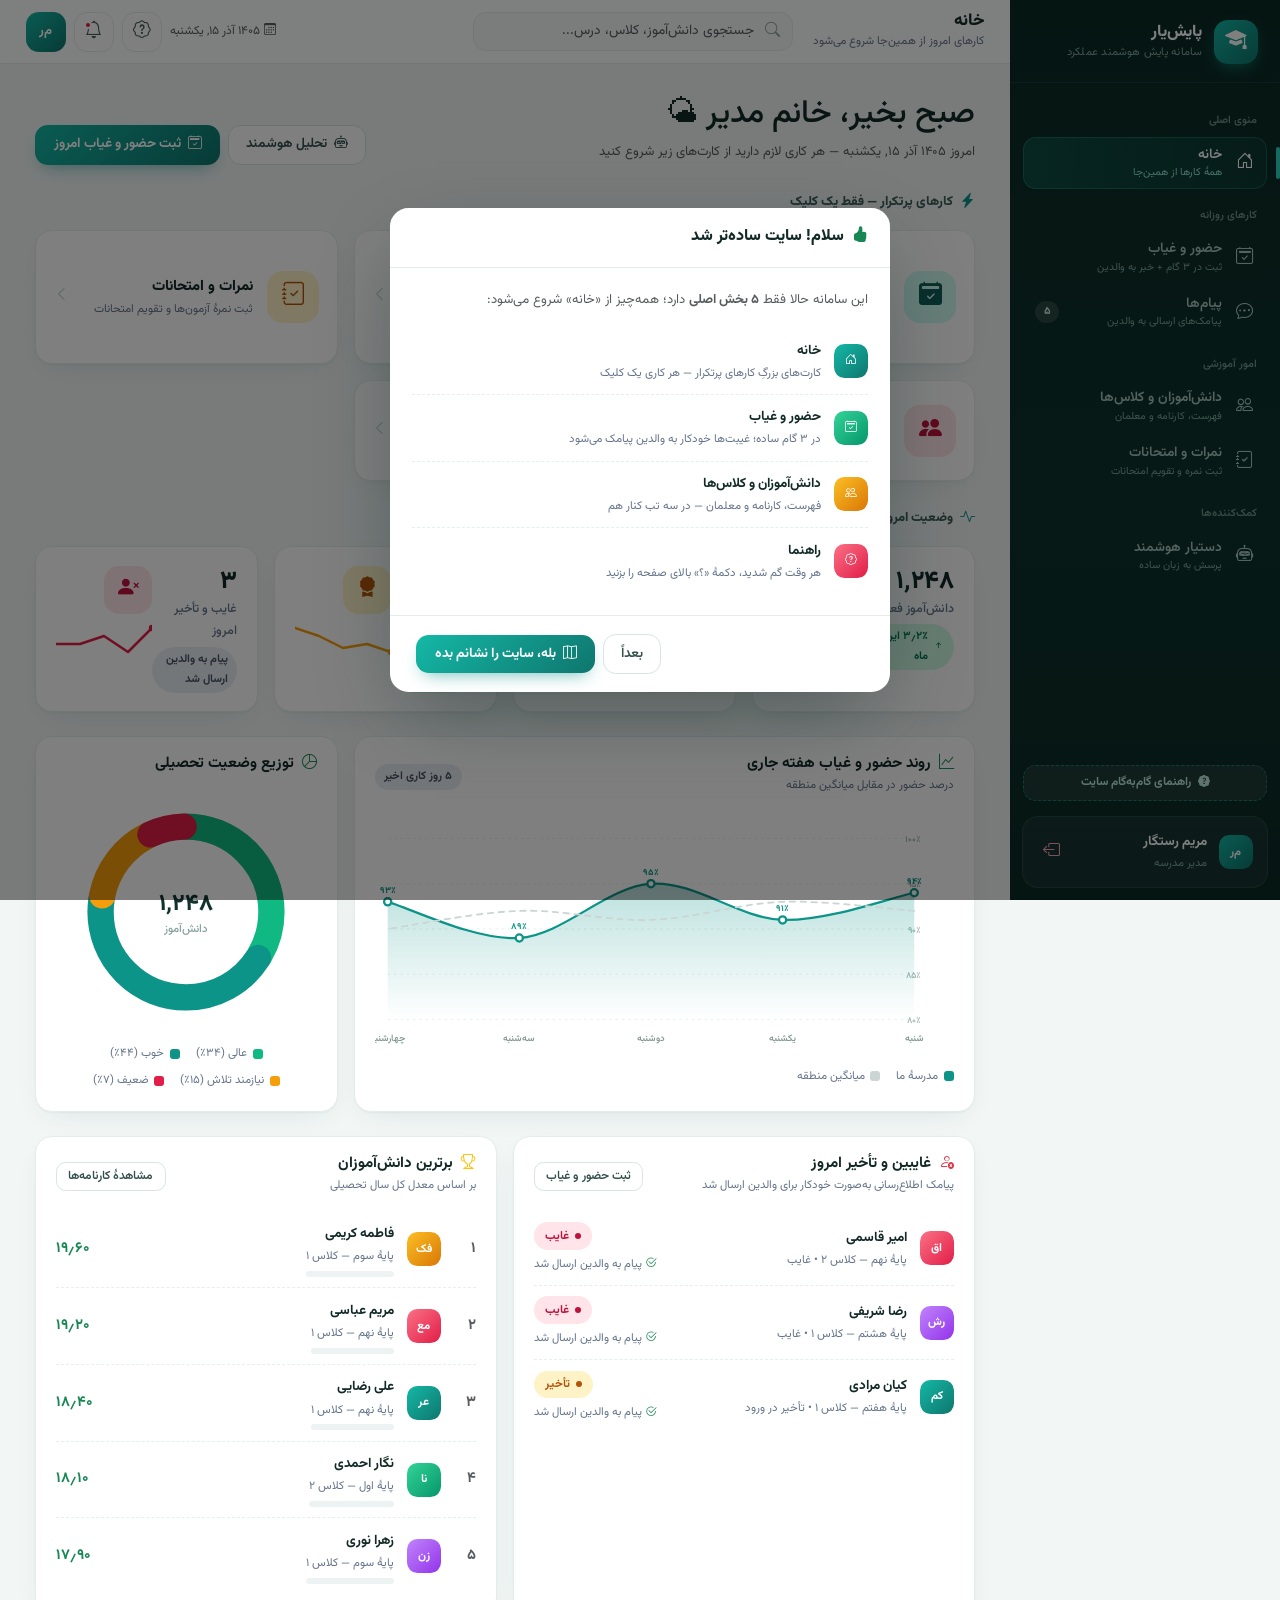
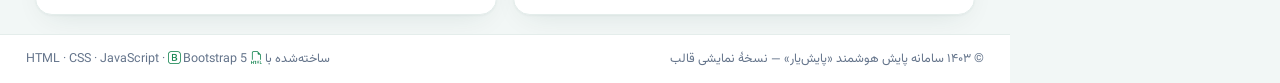
==== commit 564a1278: "sda" ====
--- a/index.html
+++ b/index.html
@@ -17,7 +17,7 @@
   <!-- ══════════════ پس‌زمینه سایدبار موبایل ══════════════ -->
   <div class="backdrop"></div>
 
-  <!-- ══════════════ سایدبار ══════════════ -->
+  <!-- ══════════════ سایدبار ساده‌شده: ۶ آیتم با زیرنویس توضیحی ══════════════ -->
   <aside class="sidebar" aria-label="منوی اصلی">
     <div class="brand">
       <span class="brand-logo"><i class="bi bi-mortarboard-fill"></i></span>
@@ -28,18 +28,43 @@
     </div>
 
     <nav class="sidebar-nav sidebar-scroll">
-      <div class="nav-caption">اصلی</div>
-      <a href="#" class="side-link active" data-view="dashboard"><i class="bi bi-speedometer2"></i>داشبورد</a>
-      <a href="#" class="side-link" data-view="students"><i class="bi bi-people"></i>دانش‌آموزان</a>
-      <a href="#" class="side-link" data-view="attendance"><i class="bi bi-calendar2-check"></i>حضور و غیاب</a>
-      <a href="#" class="side-link" data-view="grades"><i class="bi bi-journal-check"></i>نمرات و امتحانات</a>
-      <a href="#" class="side-link" data-view="reports"><i class="bi bi-graph-up-arrow"></i>گزارش‌ها و نمودارها</a>
-
-      <div class="nav-caption">ارتباط و تحلیل</div>
-      <a href="#" class="side-link" data-view="ai"><i class="bi bi-robot"></i>دستیار هوشمند<span class="n-badge">جدید</span></a>
-      <a href="#" class="side-link" data-view="messages"><i class="bi bi-chat-dots"></i>پیام‌های والدین<span class="n-badge" id="navMsgBadge">۶</span></a>
-      <a href="#" class="side-link" data-view="teachers"><i class="bi bi-person-video3"></i>معلمان و کلاس‌ها</a>
+      <div class="nav-caption">منوی اصلی</div>
+      <a href="#" class="side-link active" data-view="dashboard">
+        <i class="bi bi-house-door"></i>
+        <span class="side-wrap"><span class="side-txt">خانه</span><span class="side-sub">همهٔ کارها از همین‌جا</span></span>
+      </a>
+
+      <div class="nav-caption">کارهای روزانه</div>
+      <a href="#" class="side-link" data-view="attendance">
+        <i class="bi bi-calendar2-check"></i>
+        <span class="side-wrap"><span class="side-txt">حضور و غیاب</span><span class="side-sub">ثبت در ۳ گام + خبر به والدین</span></span>
+      </a>
+      <a href="#" class="side-link" data-view="messages">
+        <i class="bi bi-chat-dots"></i>
+        <span class="side-wrap"><span class="side-txt">پیام‌ها</span><span class="side-sub">پیامک‌های ارسالی به والدین</span></span>
+        <span class="n-badge" id="navMsgBadge">۵</span>
+      </a>
+
+      <div class="nav-caption">امور آموزشی</div>
+      <a href="#" class="side-link" data-view="students">
+        <i class="bi bi-people"></i>
+        <span class="side-wrap"><span class="side-txt">دانش‌آموزان و کلاس‌ها</span><span class="side-sub">فهرست، کارنامه و معلمان</span></span>
+      </a>
+      <a href="#" class="side-link" data-view="grades">
+        <i class="bi bi-journal-check"></i>
+        <span class="side-wrap"><span class="side-txt">نمرات و امتحانات</span><span class="side-sub">ثبت نمره و تقویم امتحانات</span></span>
+      </a>
+
+      <div class="nav-caption">کمک‌کننده‌ها</div>
+      <a href="#" class="side-link" data-view="ai">
+        <i class="bi bi-robot"></i>
+        <span class="side-wrap"><span class="side-txt">دستیار هوشمند</span><span class="side-sub">پرسش به زبان ساده</span></span>
+      </a>
     </nav>
+
+    <div class="side-help">
+      <button class="btn btn-tour w-100" id="btnSideTour"><i class="bi bi-patch-question-fill me-1"></i> راهنمای گام‌به‌گام سایت</button>
+    </div>
 
     <div class="side-user">
       <span class="avatar sm av-teal">م‌ر</span>
@@ -47,7 +72,7 @@
         <div class="name">مریم رستگار</div>
         <div class="role">مدیر مدرسه</div>
       </div>
-      <button class="logout" title="خروج" aria-label="خروج" onclick="toast('خروج از حساب — نسخه نمایشی','bi-box-arrow-left')"><i class="bi bi-box-arrow-left"></i></button>
+      <button class="logout" title="خروج" aria-label="خروج" onclick="toast('خروج از حساب — نسخهٔ نمایشی','bi-box-arrow-left')"><i class="bi bi-box-arrow-left"></i></button>
     </div>
   </aside>
 
@@ -58,8 +83,8 @@
     <header class="topbar">
       <button class="icon-btn d-lg-none" id="burger" aria-label="باز کردن منو"><i class="bi bi-list"></i></button>
       <div class="me-2 d-none d-sm-block">
-        <h1 class="page-title" id="pageTitle">داشبورد</h1>
-        <div class="crumb" id="pageCrumb">نمای کلی وضعیت مدرسه</div>
+        <h1 class="page-title" id="pageTitle">خانه</h1>
+        <div class="crumb" id="pageCrumb">کارهای امروز از همین‌جا شروع می‌شود</div>
       </div>
 
       <div class="top-search d-none d-md-block">
@@ -71,6 +96,11 @@
         <span class="d-none d-lg-inline-flex align-items-center gap-1 text-muted" style="font-size:.75rem">
           <i class="bi bi-calendar3"></i> <span data-today>—</span>
         </span>
+
+        <!-- دکمهٔ همیشگی راهنما: مدیر هیچ‌وقت گم نمی‌شود -->
+        <button class="icon-btn" id="btnTopTour" aria-label="راهنما" title="راهنمای گام‌به‌گام">
+          <i class="bi bi-patch-question"></i>
+        </button>
 
         <div class="dropdown">
           <button class="icon-btn" data-bs-toggle="dropdown" aria-label="اعلان‌ها" title="اعلان‌ها">
@@ -105,7 +135,7 @@
             <div class="px-2 py-1"><b style="font-size:.82rem">مریم رستگار</b><div class="text-muted" style="font-size:.7rem">مدیر مدرسهٔ نمونهٔ پایش</div></div>
             <hr class="dropdown-divider">
             <a class="dropdown-item rounded-3" href="#" style="font-size:.8rem" onclick="toast('پروفایل — نسخه نمایشی','bi-person');return false;"><i class="bi bi-person"></i> پروفایل من</a>
-            <a class="dropdown-item rounded-3" href="#" style="font-size:.8rem" onclick="toast('تنظیمات — نسخه نمایشی','bi-gear');return false;"><i class="bi bi-gear"></i> تنظیمات سامانه</a>
+            <a class="dropdown-item rounded-3" href="#" style="font-size:.8rem" onclick="toast('تنظیمات سامانه — نسخه نمایشی','bi-gear');return false;"><i class="bi bi-gear"></i> تنظیمات سامانه</a>
             <a class="dropdown-item rounded-3 text-danger" href="#" style="font-size:.8rem" onclick="toast('خروج — نسخه نمایشی','bi-box-arrow-left');return false;"><i class="bi bi-box-arrow-left"></i> خروج</a>
           </div>
         </div>
@@ -115,29 +145,90 @@
     <!-- محتوا -->
     <main class="content">
 
-      <!-- ═══════════ داشبورد ═══════════ -->
+      <!-- ═══════════ خانه — مرکز کارها (وظیفه‌محور برای مدیر) ═══════════ -->
       <section id="view-dashboard" class="view">
         <div class="d-flex justify-content-between align-items-end flex-wrap gap-2 mb-4">
           <div>
             <h2 id="greet">صبح بخیر، خانم مدیر 🌤</h2>
-            <p class="text-muted mb-0" style="font-size:.82rem">امروز <span data-today>—</span> — خلاصهٔ وضعیت مدرسهٔ نمونهٔ پایش</p>
-          </div>
-          <button class="btn btn-brand" onclick="showView('ai')"><i class="bi bi-robot me-1"></i> تحلیل هوشمند وضعیت</button>
-        </div>
-
-        <!-- کارت‌های آمار -->
+            <p class="text-muted mb-0" style="font-size:.82rem">امروز <span data-today>—</span> — هر کاری لازم دارید از کارت‌های زیر شروع کنید</p>
+          </div>
+          <div class="d-flex gap-2">
+            <button class="btn btn-ghost" onclick="showView('ai')"><i class="bi bi-robot me-1"></i> تحلیل هوشمند</button>
+            <button class="btn btn-brand" onclick="showView('attendance')"><i class="bi bi-calendar2-check me-1"></i> ثبت حضور و غیاب امروز</button>
+          </div>
+        </div>
+
+        <!-- کارهای پرتکرار: ۵ کارت بزرگ (نقشهٔ راه مدیر) -->
+        <div class="section-cap"><i class="bi bi-lightning-charge-fill"></i> کارهای پرتکرار — فقط یک کلیک</div>
+        <div class="row g-3 mb-4">
+          <div class="col-12 col-sm-6 col-xl-4">
+            <button class="task-card tc-brand" onclick="showView('attendance')">
+              <span class="task-icon"><i class="bi bi-calendar2-check-fill"></i></span>
+              <span class="task-body">
+                <span class="task-t">ثبت حضور و غیاب</span>
+                <span class="task-s">در ۳ گام ساده — غیبت‌ها خودکار به والدین پیامک می‌شود</span>
+                <span class="chip down mt-2">۳ غایب و تأخیر امروز</span>
+              </span>
+              <i class="bi bi-chevron-left task-arrow"></i>
+            </button>
+          </div>
+          <div class="col-12 col-sm-6 col-xl-4">
+            <button class="task-card tc-emerald" onclick="showView('messages')">
+              <span class="task-icon"><i class="bi bi-chat-dots-fill"></i></span>
+              <span class="task-body">
+                <span class="task-t">پیام به والدین</span>
+                <span class="task-s">پیامک‌های ارسال‌شده و ارسال پیام جدید</span>
+                <span class="chip flat mt-2">۵ پیام اخیر</span>
+              </span>
+              <i class="bi bi-chevron-left task-arrow"></i>
+            </button>
+          </div>
+          <div class="col-12 col-sm-6 col-xl-4">
+            <button class="task-card tc-amber" onclick="showView('grades')">
+              <span class="task-icon"><i class="bi bi-journal-check"></i></span>
+              <span class="task-body">
+                <span class="task-t">نمرات و امتحانات</span>
+                <span class="task-s">ثبت نمرهٔ آزمون‌ها و تقویم امتحانات</span>
+              </span>
+              <i class="bi bi-chevron-left task-arrow"></i>
+            </button>
+          </div>
+          <div class="col-12 col-sm-6 col-xl-4">
+            <button class="task-card tc-rose" onclick="showView('students')">
+              <span class="task-icon"><i class="bi bi-people-fill"></i></span>
+              <span class="task-body">
+                <span class="task-t">دانش‌آموزان و کلاس‌ها</span>
+                <span class="task-s">فهرست دانش‌آموزان، کارنامه و معلمان — هر سه در یک صفحه</span>
+              </span>
+              <i class="bi bi-chevron-left task-arrow"></i>
+            </button>
+          </div>
+          <div class="col-12 col-sm-6 col-xl-4">
+            <button class="task-card tc-violet" onclick="showView('ai')">
+              <span class="task-icon"><i class="bi bi-robot"></i></span>
+              <span class="task-body">
+                <span class="task-t">دستیار هوشمند</span>
+                <span class="task-s">سؤال بپرسید به زبان ساده؛ پاسخ از داده‌های همین سامانه</span>
+              </span>
+              <i class="bi bi-chevron-left task-arrow"></i>
+            </button>
+          </div>
+        </div>
+
+        <!-- وضعیت امروز: ۴ کارت آمار (اعداد مستقیم در HTML) -->
+        <div class="section-cap"><i class="bi bi-activity"></i> وضعیت امروز در یک نگاه</div>
         <div class="row g-3 mb-4">
           <div class="col-12 col-sm-6 col-xl-3">
             <div class="card-soft stat-card">
               <div class="d-flex justify-content-between align-items-start">
                 <div>
-                  <div class="stat-num" id="statStudents">—</div>
+                  <div class="stat-num">۱٬۲۴۸</div>
                   <div class="stat-label">دانش‌آموز فعال</div>
                   <span class="chip up mt-1"><i class="bi bi-arrow-up-short"></i>۳٫۲٪ این ماه</span>
                 </div>
                 <div>
                   <span class="stat-icon bg-soft-brand"><i class="bi bi-people-fill"></i></span>
-                  <div class="mt-2" id="spStudents" style="width:96px"></div>
+                  <div class="mt-2" style="width:96px"><svg viewBox="0 0 96 34"><polyline points="96,30 76.8,21.529411764705884 57.6,17.647058823529413 38.4,15.176470588235293 19.200000000000003,10.588235294117645 0,6" fill="none" stroke="#0d9488" stroke-width="2.5" stroke-linecap="round" stroke-linejoin="round"></polyline><circle cx="96" cy="30" r="3.2" fill="#0d9488"></circle></svg></div>
                 </div>
               </div>
             </div>
@@ -146,13 +237,13 @@
             <div class="card-soft stat-card">
               <div class="d-flex justify-content-between align-items-start">
                 <div>
-                  <div class="stat-num" id="statAttend">—</div>
+                  <div class="stat-num">۹۳٪</div>
                   <div class="stat-label">درصد حضور امروز</div>
                   <span class="chip down mt-1"><i class="bi bi-arrow-down-short"></i>۱٪ نسبت به دیروز</span>
                 </div>
                 <div>
                   <span class="stat-icon bg-soft-emerald"><i class="bi bi-calendar2-check-fill"></i></span>
-                  <div class="mt-2" id="spAttend" style="width:96px"></div>
+                  <div class="mt-2" style="width:96px"><svg viewBox="0 0 96 34"><polyline points="96,10 72,22 48,6 24,30 0,14" fill="none" stroke="#10b981" stroke-width="2.5" stroke-linecap="round" stroke-linejoin="round"></polyline><circle cx="96" cy="10" r="3.2" fill="#10b981"></circle></svg></div>
                 </div>
               </div>
             </div>
@@ -161,13 +252,13 @@
             <div class="card-soft stat-card">
               <div class="d-flex justify-content-between align-items-start">
                 <div>
-                  <div class="stat-num" id="statGpa">—</div>
+                  <div class="stat-num">۱۶٫۴</div>
                   <div class="stat-label">میانگین نمرات مدرسه</div>
                   <span class="chip up mt-1"><i class="bi bi-arrow-up-short"></i>۰٫۲ نسبت به ماه قبل</span>
                 </div>
                 <div>
                   <span class="stat-icon bg-soft-amber"><i class="bi bi-award-fill"></i></span>
-                  <div class="mt-2" id="spGpa" style="width:96px"></div>
+                  <div class="mt-2" style="width:96px"><svg viewBox="0 0 96 34"><polyline points="96,30 72,22 48,26 24,14 0,6" fill="none" stroke="#f59e0b" stroke-width="2.5" stroke-linecap="round" stroke-linejoin="round"></polyline><circle cx="96" cy="30" r="3.2" fill="#f59e0b"></circle></svg></div>
                 </div>
               </div>
             </div>
@@ -176,20 +267,20 @@
             <div class="card-soft stat-card">
               <div class="d-flex justify-content-between align-items-start">
                 <div>
-                  <div class="stat-num" id="statAbsent">—</div>
+                  <div class="stat-num">۳</div>
                   <div class="stat-label">غایب و تأخیر امروز</div>
                   <span class="chip flat mt-1">پیام به والدین ارسال شد</span>
                 </div>
                 <div>
                   <span class="stat-icon bg-soft-rose"><i class="bi bi-person-x-fill"></i></span>
-                  <div class="mt-2" id="spAbsent" style="width:96px"></div>
-                </div>
-              </div>
-            </div>
-          </div>
-        </div>
-
-        <!-- نمودارها -->
+                  <div class="mt-2" style="width:96px"><svg viewBox="0 0 96 34"><polyline points="96,6 72,30 48,14 24,22 0,22" fill="none" stroke="#e11d48" stroke-width="2.5" stroke-linecap="round" stroke-linejoin="round"></polyline><circle cx="96" cy="6" r="3.2" fill="#e11d48"></circle></svg></div>
+                </div>
+              </div>
+            </div>
+          </div>
+        </div>
+
+        <!-- نمودارها (SVG ثابت داخل HTML) -->
         <div class="row g-3 mb-4">
           <div class="col-lg-8">
             <div class="card-soft h-100">
@@ -198,7 +289,7 @@
                 <span class="chip flat">۵ روز کاری اخیر</span>
               </div>
               <div class="card-body">
-                <div class="chart-wrap" id="chartWeekly"></div>
+                <div class="chart-wrap"><svg viewBox="0 0 640 250" role="img" aria-label="نمودار خطی"><linearGradient id="grad-w-0" x1="0" y1="0" x2="0" y2="1"><stop offset="0%" stop-color="#0d9488" stop-opacity="0.28"></stop><stop offset="100%" stop-color="#0d9488" stop-opacity="0"></stop></linearGradient><line x1="14" x2="596" y1="216" y2="216" stroke="#e6efee" stroke-dasharray="3 4"></line><text x="604" y="220" font-size="10" fill="#9ab3ae" text-anchor="start" font-weight="500">۸۰٪</text><line x1="14" x2="596" y1="166" y2="166" stroke="#e6efee" stroke-dasharray="3 4"></line><text x="604" y="170" font-size="10" fill="#9ab3ae" text-anchor="start" font-weight="500">۸۵٪</text><line x1="14" x2="596" y1="116" y2="116" stroke="#e6efee" stroke-dasharray="3 4"></line><text x="604" y="120" font-size="10" fill="#9ab3ae" text-anchor="start" font-weight="500">۹۰٪</text><line x1="14" x2="596" y1="66" y2="66" stroke="#e6efee" stroke-dasharray="3 4"></line><text x="604" y="70" font-size="10" fill="#9ab3ae" text-anchor="start" font-weight="500">۹۵٪</text><line x1="14" x2="596" y1="16" y2="16" stroke="#e6efee" stroke-dasharray="3 4"></line><text x="604" y="20" font-size="10" fill="#9ab3ae" text-anchor="start" font-weight="500">۱۰۰٪</text><text x="596" y="240" font-size="10.5" fill="#7d948f" text-anchor="middle" font-weight="500">شنبه</text><text x="450.5" y="240" font-size="10.5" fill="#7d948f" text-anchor="middle" font-weight="500">یکشنبه</text><text x="305" y="240" font-size="10.5" fill="#7d948f" text-anchor="middle" font-weight="500">دوشنبه</text><text x="159.5" y="240" font-size="10.5" fill="#7d948f" text-anchor="middle" font-weight="500">سه‌شنبه</text><text x="14" y="240" font-size="10.5" fill="#7d948f" text-anchor="middle" font-weight="500">چهارشنبه</text><path d="M 596 76 C 571.75 81, 499 107.66666666666666, 450.5 105.99999999999999 C 402 104.33333333333331, 353.5 62.666666666666664, 305 66 C 256.5 69.33333333333334, 208 122.66666666666667, 159.5 126 C 111 129.33333333333334, 38.25 92.66666666666667, 14 86 L 14 216 L 596 216 Z" fill="url(#grad-w-0)"></path><path d="M 596 76 C 571.75 81, 499 107.66666666666666, 450.5 105.99999999999999 C 402 104.33333333333331, 353.5 62.666666666666664, 305 66 C 256.5 69.33333333333334, 208 122.66666666666667, 159.5 126 C 111 129.33333333333334, 38.25 92.66666666666667, 14 86" fill="none" stroke="#0d9488" stroke-width="2.5" stroke-linecap="round" stroke-linejoin="round"></path><circle cx="596" cy="76" r="4" fill="#fff" stroke="#0d9488" stroke-width="2.5"></circle><text x="596" y="66" font-size="10" fill="#0d9488" text-anchor="middle" font-weight="700">۹۴٪</text><circle cx="450.5" cy="105.99999999999999" r="4" fill="#fff" stroke="#0d9488" stroke-width="2.5"></circle><text x="450.5" y="95.99999999999999" font-size="10" fill="#0d9488" text-anchor="middle" font-weight="700">۹۱٪</text><circle cx="305" cy="66" r="4" fill="#fff" stroke="#0d9488" stroke-width="2.5"></circle><text x="305" y="56" font-size="10" fill="#0d9488" text-anchor="middle" font-weight="700">۹۵٪</text><circle cx="159.5" cy="126" r="4" fill="#fff" stroke="#0d9488" stroke-width="2.5"></circle><text x="159.5" y="116" font-size="10" fill="#0d9488" text-anchor="middle" font-weight="700">۸۹٪</text><circle cx="14" cy="86" r="4" fill="#fff" stroke="#0d9488" stroke-width="2.5"></circle><text x="14" y="76" font-size="10" fill="#0d9488" text-anchor="middle" font-weight="700">۹۳٪</text><path d="M 596 96 C 571.75 94.33333333333333, 499 84.33333333333334, 450.5 86 C 402 87.66666666666666, 353.5 104.33333333333331, 305 105.99999999999999 C 256.5 107.66666666666666, 208 94.33333333333333, 159.5 96 C 111 97.66666666666667, 38.25 112.66666666666667, 14 116" fill="none" stroke="#cbd5d3" stroke-width="2" stroke-linecap="round" stroke-linejoin="round" stroke-dasharray="6 6"></path></svg></div>
                 <div class="legend mt-3">
                   <span class="li"><span class="swatch" style="background:#0d9488"></span>مدرسهٔ ما</span>
                   <span class="li"><span class="swatch" style="background:#cbd5d3"></span>میانگین منطقه</span>
@@ -210,14 +301,19 @@
             <div class="card-soft h-100">
               <div class="card-head"><h6><i class="bi bi-pie-chart text-success me-1"></i> توزیع وضعیت تحصیلی</h6></div>
               <div class="card-body d-flex flex-column align-items-center justify-content-center gap-3">
-                <div class="chart-wrap" id="chartDist" style="max-width:230px"></div>
-                <div class="legend justify-content-center" id="distLegend"></div>
-              </div>
-            </div>
-          </div>
-        </div>
-
-        <!-- غایبین و برترین‌ها -->
+                <div class="chart-wrap" style="max-width:230px"><svg viewBox="0 0 210 210" role="img" aria-label="نمودار دونات"><circle cx="105" cy="105" r="78" fill="none" stroke="#edf3f2" stroke-width="24"></circle><circle cx="105" cy="105" r="78" fill="none" stroke="#10b981" stroke-width="24" stroke-dasharray="163.63007434640264 490.0884539600077" stroke-dashoffset="0" stroke-linecap="round" transform="rotate(-90 105 105)"></circle><circle cx="105" cy="105" r="78" fill="none" stroke="#0d9488" stroke-width="24" stroke-dasharray="212.6389197424034 490.0884539600077" stroke-dashoffset="-166.63007434640264" stroke-linecap="round" transform="rotate(-90 105 105)"></circle><circle cx="105" cy="105" r="78" fill="none" stroke="#f59e0b" stroke-width="24" stroke-dasharray="70.51326809400115 490.0884539600077" stroke-dashoffset="-382.26899408880604" stroke-linecap="round" transform="rotate(-90 105 105)"></circle><circle cx="105" cy="105" r="78" fill="none" stroke="#e11d48" stroke-width="24" stroke-dasharray="31.306191777200546 490.0884539600077" stroke-dashoffset="-455.7822621828072" stroke-linecap="round" transform="rotate(-90 105 105)"></circle><text x="105" y="103" font-size="21" fill="#12332d" text-anchor="middle" font-weight="800" class="donut-center">۱٬۲۴۸</text><text x="105" y="123" font-size="10.5" fill="#8aa39e" text-anchor="middle" font-weight="500">دانش‌آموز</text></svg></div>
+                <div class="legend justify-content-center">
+                  <span class="li"><span class="swatch" style="background:#10b981"></span>عالی (۳۴٪)</span>
+                  <span class="li"><span class="swatch" style="background:#0d9488"></span>خوب (۴۴٪)</span>
+                  <span class="li"><span class="swatch" style="background:#f59e0b"></span>نیازمند تلاش (۱۵٪)</span>
+                  <span class="li"><span class="swatch" style="background:#e11d48"></span>ضعیف (۷٪)</span>
+                </div>
+              </div>
+            </div>
+          </div>
+        </div>
+
+        <!-- غایبین و برترین‌ها (داده‌ها مستقیم در HTML) -->
         <div class="row g-3">
           <div class="col-lg-6">
             <div class="card-soft h-100">
@@ -225,81 +321,122 @@
                 <div><h6><i class="bi bi-person-x text-danger me-1"></i> غایبین و تأخیر امروز</h6><span class="hint">پیامک اطلاع‌رسانی به‌صورت خودکار برای والدین ارسال شد</span></div>
                 <button class="btn btn-ghost btn-sm-brand" onclick="showView('attendance')">ثبت حضور و غیاب</button>
               </div>
-              <div class="card-body pt-1" id="absentList"></div>
+              <div class="card-body pt-1">
+                <div class="row-item">
+                  <span class="avatar sm av-rose">اق</span>
+                  <div>
+                    <div class="t">امیر قاسمی</div>
+                    <div class="s">پایهٔ نهم — کلاس ۲ • غایب</div>
+                  </div>
+                  <div class="end">
+                    <span class="status-pill st-danger">غایب</span>
+                    <div class="s mt-1"><i class="bi bi-check2-circle text-success"></i> پیام به والدین ارسال شد</div>
+                  </div>
+                </div>
+                <div class="row-item">
+                  <span class="avatar sm av-violet">رش</span>
+                  <div>
+                    <div class="t">رضا شریفی</div>
+                    <div class="s">پایهٔ هشتم — کلاس ۱ • غایب</div>
+                  </div>
+                  <div class="end">
+                    <span class="status-pill st-danger">غایب</span>
+                    <div class="s mt-1"><i class="bi bi-check2-circle text-success"></i> پیام به والدین ارسال شد</div>
+                  </div>
+                </div>
+                <div class="row-item">
+                  <span class="avatar sm av-teal">کم</span>
+                  <div>
+                    <div class="t">کیان مرادی</div>
+                    <div class="s">پایهٔ هفتم — کلاس ۱ • تأخیر در ورود</div>
+                  </div>
+                  <div class="end">
+                    <span class="status-pill st-warn">تأخیر</span>
+                    <div class="s mt-1"><i class="bi bi-check2-circle text-success"></i> پیام به والدین ارسال شد</div>
+                  </div>
+                </div>
+              </div>
             </div>
           </div>
           <div class="col-lg-6">
             <div class="card-soft h-100">
               <div class="card-head">
                 <div><h6><i class="bi bi-trophy text-warning me-1"></i> برترین دانش‌آموزان</h6><span class="hint">بر اساس معدل کل سال تحصیلی</span></div>
-                <button class="btn btn-ghost btn-sm-brand" onclick="showView('reports')">مشاهدهٔ گزارش‌ها</button>
-              </div>
-              <div class="card-body pt-1" id="topList"></div>
+                <button class="btn btn-ghost btn-sm-brand" onclick="openReportTab()">مشاهدهٔ کارنامه‌ها</button>
+              </div>
+              <div class="card-body pt-1">
+                <div class="row-item">
+                  <span class="fw-bold text-muted" style="width:1.4rem">۱</span>
+                  <span class="avatar sm av-amber">فک</span>
+                  <div>
+                    <div class="t">فاطمه کریمی</div>
+                    <div class="s">پایهٔ سوم — کلاس ۱</div>
+                    <div class="track mt-1" style="height:6px;background:#edf3f2;border-radius:99px;max-width:170px">
+                      <div class="fill" style="width:98%;background:linear-gradient(90deg,#14b8a6,#0f766e)"></div>
+                    </div>
+                  </div>
+                  <div class="end"><b class="text-success">۱۹٫۶۰</b></div>
+                </div>
+                <div class="row-item">
+                  <span class="fw-bold text-muted" style="width:1.4rem">۲</span>
+                  <span class="avatar sm av-rose">مع</span>
+                  <div>
+                    <div class="t">مریم عباسی</div>
+                    <div class="s">پایهٔ نهم — کلاس ۱</div>
+                    <div class="track mt-1" style="height:6px;background:#edf3f2;border-radius:99px;max-width:170px">
+                      <div class="fill" style="width:96%;background:linear-gradient(90deg,#14b8a6,#0f766e)"></div>
+                    </div>
+                  </div>
+                  <div class="end"><b class="text-success">۱۹٫۲۰</b></div>
+                </div>
+                <div class="row-item">
+                  <span class="fw-bold text-muted" style="width:1.4rem">۳</span>
+                  <span class="avatar sm av-teal">عر</span>
+                  <div>
+                    <div class="t">علی رضایی</div>
+                    <div class="s">پایهٔ نهم — کلاس ۱</div>
+                    <div class="track mt-1" style="height:6px;background:#edf3f2;border-radius:99px;max-width:170px">
+                      <div class="fill" style="width:92%;background:linear-gradient(90deg,#14b8a6,#0f766e)"></div>
+                    </div>
+                  </div>
+                  <div class="end"><b class="text-success">۱۸٫۴۰</b></div>
+                </div>
+                <div class="row-item">
+                  <span class="fw-bold text-muted" style="width:1.4rem">۴</span>
+                  <span class="avatar sm av-emerald">نا</span>
+                  <div>
+                    <div class="t">نگار احمدی</div>
+                    <div class="s">پایهٔ اول — کلاس ۲</div>
+                    <div class="track mt-1" style="height:6px;background:#edf3f2;border-radius:99px;max-width:170px">
+                      <div class="fill" style="width:90.5%;background:linear-gradient(90deg,#14b8a6,#0f766e)"></div>
+                    </div>
+                  </div>
+                  <div class="end"><b class="text-success">۱۸٫۱۰</b></div>
+                </div>
+                <div class="row-item">
+                  <span class="fw-bold text-muted" style="width:1.4rem">۵</span>
+                  <span class="avatar sm av-violet">زن</span>
+                  <div>
+                    <div class="t">زهرا نوری</div>
+                    <div class="s">پایهٔ سوم — کلاس ۱</div>
+                    <div class="track mt-1" style="height:6px;background:#edf3f2;border-radius:99px;max-width:170px">
+                      <div class="fill" style="width:89.5%;background:linear-gradient(90deg,#14b8a6,#0f766e)"></div>
+                    </div>
+                  </div>
+                  <div class="end"><b class="text-success">۱۷٫۹۰</b></div>
+                </div>
+              </div>
             </div>
           </div>
         </div>
       </section>
 
-      <!-- ═══════════ دانش‌آموزان ═══════════ -->
-      <section id="view-students" class="view d-none">
-        <div class="page-head">
-          <div>
-            <h2>مدیریت دانش‌آموزان</h2>
-            <p>فهرست کامل دانش‌آموزان به تفکیک پایه، کلاس و وضعیت تحصیلی</p>
-          </div>
-          <button class="btn btn-brand" id="btnAddStudent"><i class="bi bi-person-plus me-1"></i> افزودن دانش‌آموز</button>
-        </div>
-
-        <div class="card-soft mb-3">
-          <div class="card-body">
-            <div class="row g-2 align-items-center">
-              <div class="col-6 col-md-2">
-                <label class="form-label">پایه</label>
-                <select class="form-select" id="fGrade"></select>
-              </div>
-              <div class="col-6 col-md-2">
-                <label class="form-label">کلاس</label>
-                <select class="form-select" id="fClass"></select>
-              </div>
-              <div class="col-6 col-md-2">
-                <label class="form-label">وضعیت تحصیلی</label>
-                <select class="form-select" id="fStatus">
-                  <option value="all">همهٔ وضعیت‌ها</option>
-                  <option>عالی</option><option>خوب</option><option>نیازمند تلاش</option><option>ضعیف</option>
-                </select>
-              </div>
-              <div class="col-6 col-md-4">
-                <label class="form-label">جستجو</label>
-                <input type="search" class="form-control" id="searchStudent" placeholder="نام یا کد دانش‌آموزی...">
-              </div>
-              <div class="col-md-2 text-md-start">
-                <label class="form-label d-none d-md-block">&nbsp;</label>
-                <span class="chip flat"><i class="bi bi-funnel"></i> <span id="studentCount">۰</span> نتیجه</span>
-              </div>
-            </div>
-          </div>
-        </div>
-
-        <div class="card-soft">
-          <div class="table-responsive" style="max-height:62vh;overflow-y:auto">
-            <table class="table table-clean table-hover align-middle">
-              <thead class="position-sticky top-0 bg-white" style="z-index:5">
-                <tr>
-                  <th>دانش‌آموز</th><th>پایه</th><th>کلاس</th><th>معدل</th><th>درصد حضور</th><th>وضعیت</th><th>عملیات</th>
-                </tr>
-              </thead>
-              <tbody id="studentTbody"></tbody>
-            </table>
-          </div>
-        </div>
-      </section>
-
-      <!-- ═══════════ حضور و غیاب ═══════════ -->
+      <!-- ═══════════ حضور و غیاب — ویزارد ۳ گامی (داده‌های تستی مستقیم در HTML) ═══════════ -->
       <section id="view-attendance" class="view d-none">
         <div class="page-head">
           <div>
             <h2>ثبت حضور و غیاب</h2>
-            <p>وضعیت هر دانش‌آموز را ثبت کنید؛ در صورت غیبت، پیام اطلاع‌رسانی برای والدین ارسال می‌شود</p>
+            <p>فقط ۳ گام: کلاس را انتخاب کنید ← وضعیت‌ها را علامت بزنید ← تأیید و ارسال پیام به والدین</p>
           </div>
           <div class="date-nav">
             <button class="btn-icon-ghost" aria-label="روز قبل" onclick="toast('انتخاب تاریخ — نسخه نمایشی','bi-calendar3')"><i class="bi bi-chevron-right"></i></button>
@@ -308,54 +445,235 @@
           </div>
         </div>
 
-        <div class="card-soft mb-3">
-          <div class="card-body">
-            <div class="row g-2 align-items-end">
-              <div class="col-6 col-md-3">
-                <label class="form-label">پایه</label>
-                <select class="form-select" id="attGrade"></select>
-              </div>
-              <div class="col-6 col-md-3">
-                <label class="form-label">کلاس</label>
-                <select class="form-select" id="attClass"></select>
-              </div>
-              <div class="col-12 col-md-6 d-flex flex-wrap gap-2 justify-content-md-end">
-                <span class="chip up p-2"><i class="bi bi-check-circle"></i> حاضر: <b id="cntPresent">۰</b></span>
-                <span class="chip down p-2"><i class="bi bi-x-circle"></i> غایب: <b id="cntAbsent">۰</b></span>
-                <span class="chip flat p-2" style="background:var(--amber-soft);color:#b45309"><i class="bi bi-clock"></i> تأخیر: <b id="cntLate">۰</b></span>
-                <span class="chip flat p-2"><i class="bi bi-file-text"></i> مجوز: <b id="cntExcused">۰</b></span>
-              </div>
-            </div>
-          </div>
-        </div>
-
-        <div class="row g-3">
-          <div class="col-lg-7 col-xl-8">
-            <div class="card-soft">
-              <div class="table-responsive" style="max-height:58vh;overflow-y:auto">
-                <table class="table table-clean align-middle">
-                  <thead class="position-sticky top-0 bg-white" style="z-index:5">
-                    <tr><th>دانش‌آموز</th><th>والدین</th><th class="d-none d-md-table-cell">تماس اضطراری</th><th>وضعیت امروز</th><th>نتیجه</th></tr>
-                  </thead>
-                  <tbody id="attTbody"></tbody>
-                </table>
-              </div>
-            </div>
-          </div>
-          <div class="col-lg-5 col-xl-4">
-            <div class="card-soft h-100">
-              <div class="card-head"><h6><i class="bi bi-send text-success me-1"></i> اطلاع‌رسانی خودکار به والدین</h6></div>
-              <div class="card-body">
-                <div class="sms-preview mb-3" id="smsBox"></div>
-                <button class="btn btn-brand w-100" id="btnNotify"><i class="bi bi-send-check me-1"></i> ثبت حضور و غیاب + ارسال پیام</button>
-                <div class="text-muted mt-2" style="font-size:.7rem"><i class="bi bi-info-circle"></i> در نسخهٔ نهایی، پیامک از طریق سرویس پیام‌رسان مدرسه ارسال می‌شود.</div>
-              </div>
+        <!-- نوار پیشرفت گام‌ها -->
+        <div class="wiz-progress" id="attProg" aria-label="مراحل ثبت حضور و غیاب">
+          <div class="wstep active" data-w="1"><span class="wnum">۱</span><span class="wt">انتخاب کلاس</span></div>
+          <div class="wline"></div>
+          <div class="wstep" data-w="2"><span class="wnum">۲</span><span class="wt">ثبت وضعیت</span></div>
+          <div class="wline"></div>
+          <div class="wstep" data-w="3"><span class="wnum">۳</span><span class="wt">تأیید و ارسال</span></div>
+        </div>
+
+        <!-- گام ۱: انتخاب کلاس (۵ کلاس نمونه — داده مستقیم در HTML) -->
+        <div class="att-step" id="attStep1">
+          <div class="card-soft">
+            <div class="card-head">
+              <h6><i class="bi bi-easel2 text-success me-1"></i> کلاس موردنظر را انتخاب کنید</h6>
+              <span class="hint" id="attClsHint">۵ کلاس فعال</span>
+            </div>
+            <div class="card-body">
+              <div class="row g-3" id="attClassCards">
+                <div class="col-12 col-sm-6 col-lg-4">
+                  <button type="button" class="cls-card" data-grade="اول" data-cls="۲" data-teacher="سمانه نوروزی" data-count="۲۶">
+                    <span class="cls-badge av-emerald">اول ۲</span>
+                    <span class="cls-t">پایهٔ اول — کلاس ۲</span>
+                    <span class="cls-s"><i class="bi bi-person-video3"></i> معلم: سمانه نوروزی</span>
+                    <span class="cls-s"><i class="bi bi-people"></i> ۲۶ دانش‌آموز</span>
+                  </button>
+                </div>
+                <div class="col-12 col-sm-6 col-lg-4">
+                  <button type="button" class="cls-card" data-grade="سوم" data-cls="۱" data-teacher="نرگس محمدی" data-count="۲۳">
+                    <span class="cls-badge av-amber">سوم ۱</span>
+                    <span class="cls-t">پایهٔ سوم — کلاس ۱</span>
+                    <span class="cls-s"><i class="bi bi-person-video3"></i> معلم: نرگس محمدی</span>
+                    <span class="cls-s"><i class="bi bi-people"></i> ۲۳ دانش‌آموز</span>
+                  </button>
+                </div>
+                <div class="col-12 col-sm-6 col-lg-4">
+                  <button type="button" class="cls-card" data-grade="هفتم" data-cls="۲" data-teacher="مینا اکبری" data-count="۲۷">
+                    <span class="cls-badge av-violet">هفتم ۲</span>
+                    <span class="cls-t">پایهٔ هفتم — کلاس ۲</span>
+                    <span class="cls-s"><i class="bi bi-person-video3"></i> معلم: مینا اکبری</span>
+                    <span class="cls-s"><i class="bi bi-people"></i> ۲۷ دانش‌آموز</span>
+                  </button>
+                </div>
+                <div class="col-12 col-sm-6 col-lg-4">
+                  <button type="button" class="cls-card" data-grade="نهم" data-cls="۱" data-teacher="پویا صالحی" data-count="۲۵">
+                    <span class="cls-badge av-teal">نهم ۱</span>
+                    <span class="cls-t">پایهٔ نهم — کلاس ۱</span>
+                    <span class="cls-s"><i class="bi bi-person-video3"></i> معلم: پویا صالحی</span>
+                    <span class="cls-s"><i class="bi bi-people"></i> ۲۵ دانش‌آموز</span>
+                  </button>
+                </div>
+                <div class="col-12 col-sm-6 col-lg-4">
+                  <button type="button" class="cls-card" data-grade="نهم" data-cls="۲" data-teacher="پویا صالحی" data-count="۲۴">
+                    <span class="cls-badge av-rose">نهم ۲</span>
+                    <span class="cls-t">پایهٔ نهم — کلاس ۲</span>
+                    <span class="cls-s"><i class="bi bi-person-video3"></i> معلم: پویا صالحی</span>
+                    <span class="cls-s"><i class="bi bi-people"></i> ۲۴ دانش‌آموز</span>
+                  </button>
+                </div>
+              </div>
+            </div>
+            <div class="card-body d-flex justify-content-end pt-0">
+              <button class="btn btn-brand" id="attToStep2" disabled>ادامه ← گام ۲ (ثبت وضعیت)</button>
+            </div>
+          </div>
+        </div>
+
+        <!-- گام ۲: ثبت وضعیت (۵ ردیف دادهٔ تستی مستقیم در HTML) -->
+        <div class="att-step d-none" id="attStep2">
+          <div class="card-soft mb-3">
+            <div class="card-body">
+              <div class="row g-2 align-items-center">
+                <div class="col-md-5">
+                  <span class="chip flat p-2" id="attSelClass"><i class="bi bi-easel2"></i> کلاسی انتخاب نشده</span>
+                </div>
+                <div class="col-md-7 d-flex flex-wrap gap-2 justify-content-md-end">
+                  <span class="chip up p-2"><i class="bi bi-check-circle"></i> حاضر: <b id="cntPresent">۰</b></span>
+                  <span class="chip down p-2"><i class="bi bi-x-circle"></i> غایب: <b id="cntAbsent">۰</b></span>
+                  <span class="chip flat p-2" style="background:var(--amber-soft);color:#b45309"><i class="bi bi-clock"></i> تأخیر: <b id="cntLate">۰</b></span>
+                  <span class="chip flat p-2"><i class="bi bi-file-text"></i> مجوز: <b id="cntExcused">۰</b></span>
+                </div>
+              </div>
+              <div class="text-muted mt-2" style="font-size:.7rem"><i class="bi bi-info-circle"></i> فهرست نمونهٔ نمایشی است؛ در نسخهٔ اصلی، دانش‌آموزانِ همان کلاس بارگذاری می‌شوند.</div>
+            </div>
+          </div>
+
+          <div class="card-soft">
+            <div class="card-head">
+              <h6><i class="bi bi-check2-square text-success me-1"></i> وضعیت هر دانش‌آموز را علامت بزنید</h6>
+              <span class="hint">روی حاضر / غایب / تأخیر / مجوز کلیک کنید</span>
+            </div>
+            <div class="table-responsive" style="max-height:52vh;overflow-y:auto">
+              <table class="table table-clean align-middle">
+                <thead class="position-sticky top-0 bg-white" style="z-index:5">
+                  <tr><th>دانش‌آموز</th><th>والدین</th><th class="d-none d-md-table-cell">تماس اضطراری</th><th>وضعیت امروز</th><th>نتیجه</th></tr>
+                </thead>
+                <tbody id="attTbody">
+                  <tr data-id="۱۰۴۲" data-name="علی رضایی" data-parent="آقای رضایی" data-phone="۰۹۱۲۳۴۵۶۷۸۹" data-status="present">
+                    <td><div class="d-flex align-items-center gap-2">
+                      <span class="avatar sm av-teal">عر</span>
+                      <div><div class="fw-bold" style="font-size:.85rem">علی رضایی</div><div class="text-muted" style="font-size:.7rem">کد: ۱۰۴۲ — کلاس ۱</div></div>
+                    </div></td>
+                    <td>آقای رضایی</td>
+                    <td class="d-none d-md-table-cell">۰۹۱۲۳۴۵۶۷۸۹</td>
+                    <td><div class="seg">
+                      <button type="button" class="seg-btn present" data-v="present"><i class="bi bi-check-circle"></i>حاضر</button>
+                      <button type="button" class="seg-btn" data-v="absent"><i class="bi bi-x-circle"></i>غایب</button>
+                      <button type="button" class="seg-btn" data-v="late"><i class="bi bi-clock"></i>تأخیر</button>
+                      <button type="button" class="seg-btn" data-v="excused"><i class="bi bi-file-earmark-text"></i>مجوز</button>
+                    </div></td>
+                    <td><span class="status-pill st-excellent" data-pill>حاضر</span></td>
+                  </tr>
+                  <tr data-id="۱۰۴۳" data-name="سارا موسوی" data-parent="خانم موسوی" data-phone="۰۹۱۲۱۱۱۲۲۳۳" data-status="present">
+                    <td><div class="d-flex align-items-center gap-2">
+                      <span class="avatar sm av-emerald">سم</span>
+                      <div><div class="fw-bold" style="font-size:.85rem">سارا موسوی</div><div class="text-muted" style="font-size:.7rem">کد: ۱۰۴۳ — کلاس ۱</div></div>
+                    </div></td>
+                    <td>خانم موسوی</td>
+                    <td class="d-none d-md-table-cell">۰۹۱۲۱۱۱۲۲۳۳</td>
+                    <td><div class="seg">
+                      <button type="button" class="seg-btn present" data-v="present"><i class="bi bi-check-circle"></i>حاضر</button>
+                      <button type="button" class="seg-btn" data-v="absent"><i class="bi bi-x-circle"></i>غایب</button>
+                      <button type="button" class="seg-btn" data-v="late"><i class="bi bi-clock"></i>تأخیر</button>
+                      <button type="button" class="seg-btn" data-v="excused"><i class="bi bi-file-earmark-text"></i>مجوز</button>
+                    </div></td>
+                    <td><span class="status-pill st-excellent" data-pill>حاضر</span></td>
+                  </tr>
+                  <tr data-id="۱۰۴۴" data-name="مریم عباسی" data-parent="آقای عباسی" data-phone="۰۹۳۵۴۴۴۵۵۶۶" data-status="present">
+                    <td><div class="d-flex align-items-center gap-2">
+                      <span class="avatar sm av-amber">مع</span>
+                      <div><div class="fw-bold" style="font-size:.85rem">مریم عباسی</div><div class="text-muted" style="font-size:.7rem">کد: ۱۰۴۴ — کلاس ۱</div></div>
+                    </div></td>
+                    <td>آقای عباسی</td>
+                    <td class="d-none d-md-table-cell">۰۹۳۵۴۴۴۵۵۶۶</td>
+                    <td><div class="seg">
+                      <button type="button" class="seg-btn present" data-v="present"><i class="bi bi-check-circle"></i>حاضر</button>
+                      <button type="button" class="seg-btn" data-v="absent"><i class="bi bi-x-circle"></i>غایب</button>
+                      <button type="button" class="seg-btn" data-v="late"><i class="bi bi-clock"></i>تأخیر</button>
+                      <button type="button" class="seg-btn" data-v="excused"><i class="bi bi-file-earmark-text"></i>مجوز</button>
+                    </div></td>
+                    <td><span class="status-pill st-excellent" data-pill>حاضر</span></td>
+                  </tr>
+                  <tr data-id="۱۰۴۵" data-name="آرش کاظمی" data-parent="آقای کاظمی" data-phone="۰۹۱۹۸۸۸۷۷۶۶" data-status="late">
+                    <td><div class="d-flex align-items-center gap-2">
+                      <span class="avatar sm av-violet">آک</span>
+                      <div><div class="fw-bold" style="font-size:.85rem">آرش کاظمی</div><div class="text-muted" style="font-size:.7rem">کد: ۱۰۴۵ — کلاس ۱</div></div>
+                    </div></td>
+                    <td>آقای کاظمی</td>
+                    <td class="d-none d-md-table-cell">۰۹۱۹۸۸۸۷۷۶۶</td>
+                    <td><div class="seg">
+                      <button type="button" class="seg-btn"><i class="bi bi-check-circle"></i>حاضر</button>
+                      <button type="button" class="seg-btn" data-v="absent"><i class="bi bi-x-circle"></i>غایب</button>
+                      <button type="button" class="seg-btn late" data-v="late"><i class="bi bi-clock"></i>تأخیر</button>
+                      <button type="button" class="seg-btn" data-v="excused"><i class="bi bi-file-earmark-text"></i>مجوز</button>
+                    </div></td>
+                    <td><span class="status-pill st-warn" data-pill>تأخیر</span></td>
+                  </tr>
+                  <tr data-id="۱۰۴۶" data-name="امیر قاسمی" data-parent="آقای قاسمی" data-phone="۰۹۱۲۷۷۷۸۸۹۹" data-status="absent">
+                    <td><div class="d-flex align-items-center gap-2">
+                      <span class="avatar sm av-rose">اق</span>
+                      <div><div class="fw-bold" style="font-size:.85rem">امیر قاسمی</div><div class="text-muted" style="font-size:.7rem">کد: ۱۰۴۶ — کلاس ۲</div></div>
+                    </div></td>
+                    <td>آقای قاسمی</td>
+                    <td class="d-none d-md-table-cell">۰۹۱۲۷۷۷۸۸۹۹</td>
+                    <td><div class="seg">
+                      <button type="button" class="seg-btn"><i class="bi bi-check-circle"></i>حاضر</button>
+                      <button type="button" class="seg-btn absent" data-v="absent"><i class="bi bi-x-circle"></i>غایب</button>
+                      <button type="button" class="seg-btn" data-v="late"><i class="bi bi-clock"></i>تأخیر</button>
+                      <button type="button" class="seg-btn" data-v="excused"><i class="bi bi-file-earmark-text"></i>مجوز</button>
+                    </div></td>
+                    <td><span class="status-pill st-danger" data-pill>غایب</span></td>
+                  </tr>
+                </tbody>
+              </table>
+            </div>
+            <div class="card-body d-flex justify-content-between flex-wrap gap-2 pt-0">
+              <button class="btn btn-ghost" id="attBack1"><i class="bi bi-chevron-right me-1"></i> بازگشت (انتخاب کلاس)</button>
+              <button class="btn btn-brand" id="attToStep3">ادامه ← گام ۳ (تأیید و ارسال)</button>
+            </div>
+          </div>
+        </div>
+
+        <!-- گام ۳: تأیید و ارسال -->
+        <div class="att-step d-none" id="attStep3">
+          <div class="row g-3">
+            <div class="col-lg-7">
+              <div class="card-soft h-100">
+                <div class="card-head"><h6><i class="bi bi-clipboard-check text-success me-1"></i> بازبینی نهایی</h6><span class="hint">خلاصهٔ ثبت شما قبل از ارسال</span></div>
+                <div class="card-body">
+                  <div class="row text-center g-2 mb-3">
+                    <div class="col-6 col-md-3"><div class="review-box rb-ok"><div class="rb-num" id="revPresent">۰</div><div class="rb-t">حاضر</div></div></div>
+                    <div class="col-6 col-md-3"><div class="review-box rb-danger"><div class="rb-num" id="revAbsent">۰</div><div class="rb-t">غایب</div></div></div>
+                    <div class="col-6 col-md-3"><div class="review-box rb-warn"><div class="rb-num" id="revLate">۰</div><div class="rb-t">تأخیر</div></div></div>
+                    <div class="col-6 col-md-3"><div class="review-box rb-info"><div class="rb-num" id="revExcused">۰</div><div class="rb-t">مجوز</div></div></div>
+                  </div>
+                  <div class="text-muted" style="font-size:.75rem"><i class="bi bi-info-circle"></i> در صورت تأیید، وضعیت ثبت و پیام اطلاع‌رسانی برای والدینِ غایبین و تأخیری‌ها ارسال می‌شود.</div>
+                </div>
+                <div class="card-body d-flex justify-content-between flex-wrap gap-2 pt-0">
+                  <button class="btn btn-ghost" id="attBack2"><i class="bi bi-chevron-right me-1"></i> بازگشت (ویرایش وضعیت‌ها)</button>
+                  <button class="btn btn-brand" id="btnNotify"><i class="bi bi-send-check me-1"></i> تأیید نهایی و ارسال پیام</button>
+                </div>
+              </div>
+            </div>
+            <div class="col-lg-5">
+              <div class="card-soft h-100">
+                <div class="card-head"><h6><i class="bi bi-send text-success me-1"></i> پیش‌نمایش پیامک والدین</h6></div>
+                <div class="card-body">
+                  <div class="sms-preview mb-3" id="smsBox"></div>
+                  <div class="text-muted" style="font-size:.7rem"><i class="bi bi-info-circle"></i> در نسخهٔ نهایی، پیامک از طریق سرویس پیام‌رسان مدرسه ارسال می‌شود.</div>
+                </div>
+              </div>
+            </div>
+          </div>
+        </div>
+
+        <!-- پایان: ثبت موفق -->
+        <div class="att-step d-none" id="attDone">
+          <div class="card-soft done-card">
+            <div class="done-icon"><i class="bi bi-check-circle-fill"></i></div>
+            <h5 class="mt-3 mb-1">ثبت با موفقیت انجام شد</h5>
+            <p class="text-muted" id="attDoneText" style="font-size:.85rem">—</p>
+            <div class="d-flex gap-2 justify-content-center flex-wrap mt-3">
+              <button class="btn btn-ghost" id="attRestart"><i class="bi bi-arrow-repeat me-1"></i> ثبت برای کلاس دیگر</button>
+              <button class="btn btn-brand" onclick="showView('dashboard')"><i class="bi bi-house-door me-1"></i> بازگشت به خانه</button>
             </div>
           </div>
         </div>
 
         <div class="card-soft mt-3">
-          <div class="card-head"><h6><i class="bi bi-clock-history text-success me-1"></i> سابقهٔ حضور و غیاب هفتهٔ اخیر</h6></div>
+          <div class="card-head"><h6><i class="bi bi-clock-history text-success me-1"></i> سابقهٔ حضور و غیاب هفتهٔ اخیر</h6><span class="hint">۵ روز کاری گذشته</span></div>
           <div class="table-responsive">
             <table class="table table-clean">
               <thead><tr><th>تاریخ</th><th>کلاس</th><th>حاضر</th><th>غایب</th><th>تأخیر</th><th>اطلاع‌رسانی</th></tr></thead>
@@ -371,7 +689,476 @@
         </div>
       </section>
 
-      <!-- ═══════════ نمرات و امتحانات ═══════════ -->
+      <!-- ═══════════ دانش‌آموزان و کلاس‌ها — ۳ تب: فهرست / کارنامه / معلمان ═══════════ -->
+      <section id="view-students" class="view d-none">
+        <div class="page-head">
+          <div>
+            <h2>دانش‌آموزان و کلاس‌ها</h2>
+            <p>فهرست دانش‌آموزان، کارنامهٔ تحصیلی و معلمان — همه در یک صفحه و سه تب ساده</p>
+          </div>
+          <nav class="nav nav-pills-soft" id="svTabs" aria-label="بخش‌های دانش‌آموزان">
+            <button class="nav-link active" data-svtab="list"><i class="bi bi-people me-1"></i>فهرست دانش‌آموزان</button>
+            <button class="nav-link" data-svtab="report"><i class="bi bi-file-earmark-bar-graph me-1"></i>کارنامه و گزارش</button>
+            <button class="nav-link" data-svtab="teachers"><i class="bi bi-person-video3 me-1"></i>معلمان و کلاس‌ها</button>
+          </nav>
+        </div>
+
+        <!-- تب ۱: فهرست دانش‌آموزان (۵ ردیف دادهٔ تستی مستقیم در HTML) -->
+        <div id="paneStudentList">
+          <div class="card-soft mb-3">
+            <div class="card-body">
+              <div class="row g-2 align-items-center">
+                <div class="col-6 col-md-2">
+                  <label class="form-label">پایه</label>
+                  <select class="form-select" id="fGrade">
+                    <option value="all">همهٔ پایه‌ها</option>
+                    <option value="اول">پایهٔ اول</option>
+                    <option value="دوم">پایهٔ دوم</option>
+                    <option value="سوم">پایهٔ سوم</option>
+                    <option value="چهارم">پایهٔ چهارم</option>
+                    <option value="پنجم">پایهٔ پنجم</option>
+                    <option value="ششم">پایهٔ ششم</option>
+                    <option value="هفتم">پایهٔ هفتم</option>
+                    <option value="هشتم">پایهٔ هشتم</option>
+                    <option value="نهم">پایهٔ نهم</option>
+                  </select>
+                </div>
+                <div class="col-6 col-md-2">
+                  <label class="form-label">کلاس</label>
+                  <select class="form-select" id="fClass">
+                    <option value="all">همهٔ کلاس‌ها</option>
+                    <option value="۱">کلاس ۱</option>
+                    <option value="۲">کلاس ۲</option>
+                  </select>
+                </div>
+                <div class="col-6 col-md-2">
+                  <label class="form-label">وضعیت تحصیلی</label>
+                  <select class="form-select" id="fStatus">
+                    <option value="all">همهٔ وضعیت‌ها</option>
+                    <option>عالی</option><option>خوب</option><option>نیازمند تلاش</option><option>ضعیف</option>
+                  </select>
+                </div>
+                <div class="col-6 col-md-4">
+                  <label class="form-label">جستجو</label>
+                  <input type="search" class="form-control" id="searchStudent" placeholder="نام یا کد دانش‌آموزی...">
+                </div>
+                <div class="col-md-2 d-flex justify-content-between align-items-end">
+                  <span class="chip flat"><i class="bi bi-funnel"></i> <span id="studentCount">۰</span> نتیجه</span>
+                  <button class="btn btn-brand btn-sm-brand" id="btnAddStudent"><i class="bi bi-person-plus me-1"></i> افزودن</button>
+                </div>
+              </div>
+            </div>
+          </div>
+
+          <div class="card-soft">
+            <div class="table-responsive" style="max-height:58vh;overflow-y:auto">
+              <table class="table table-clean table-hover align-middle">
+                <thead class="position-sticky top-0 bg-white" style="z-index:5">
+                  <tr>
+                    <th>دانش‌آموز</th><th>پایه</th><th>کلاس</th><th>معدل</th><th>درصد حضور</th><th>وضعیت</th><th>عملیات</th>
+                  </tr>
+                </thead>
+                <tbody id="studentTbody">
+                  <tr data-id="۱۰۴۲" data-name="علی رضایی" data-grade="نهم" data-cls="۱" data-gpa="18.4" data-attend="96" data-trend="1.2" data-status="عالی">
+                    <td><div class="d-flex align-items-center gap-2">
+                      <span class="avatar sm av-teal">عر</span>
+                      <div><div class="fw-bold" style="font-size:.85rem">علی رضایی</div><div class="text-muted" style="font-size:.7rem">کد: ۱۰۴۲</div></div>
+                    </div></td>
+                    <td>پایهٔ نهم</td>
+                    <td>کلاس ۱</td>
+                    <td><b>۱۸٫۴۰</b> <span class="chip up"><i class="bi bi-arrow-up-short"></i>۱٫۲</span></td>
+                    <td>
+                      <div class="d-flex align-items-center gap-2">
+                        <div style="width:64px;height:6px;background:#edf3f2;border-radius:99px"><div class="fill" style="width:96%;height:100%;border-radius:99px;background:#10b981"></div></div>
+                        <span style="font-size:.75rem">۹۶٪</span>
+                      </div>
+                    </td>
+                    <td><span class="status-pill st-excellent">عالی</span></td>
+                    <td class="text-nowrap">
+                      <button class="btn-icon-ghost" title="کارنامه" onclick="openReportTab()"><i class="bi bi-file-earmark-bar-graph"></i></button>
+                      <button class="btn-icon-ghost" title="ویرایش" onclick="toast('در نسخهٔ نمایشی، ویرایش فعال نیست','bi-info-circle')"><i class="bi bi-pencil"></i></button>
+                    </td>
+                  </tr>
+                  <tr data-id="۱۰۴۶" data-name="امیر قاسمی" data-grade="نهم" data-cls="۲" data-gpa="12.6" data-attend="81" data-trend="-2.1" data-status="ضعیف">
+                    <td><div class="d-flex align-items-center gap-2">
+                      <span class="avatar sm av-rose">اق</span>
+                      <div><div class="fw-bold" style="font-size:.85rem">امیر قاسمی</div><div class="text-muted" style="font-size:.7rem">کد: ۱۰۴۶</div></div>
+                    </div></td>
+                    <td>پایهٔ نهم</td>
+                    <td>کلاس ۲</td>
+                    <td><b>۱۲٫۶۰</b> <span class="chip down"><i class="bi bi-arrow-down-short"></i>۲٫۱</span></td>
+                    <td>
+                      <div class="d-flex align-items-center gap-2">
+                        <div style="width:64px;height:6px;background:#edf3f2;border-radius:99px"><div class="fill" style="width:81%;height:100%;border-radius:99px;background:#f59e0b"></div></div>
+                        <span style="font-size:.75rem">۸۱٪</span>
+                      </div>
+                    </td>
+                    <td><span class="status-pill st-danger">ضعیف</span></td>
+                    <td class="text-nowrap">
+                      <button class="btn-icon-ghost" title="کارنامه" onclick="openReportTab()"><i class="bi bi-file-earmark-bar-graph"></i></button>
+                      <button class="btn-icon-ghost" title="ویرایش" onclick="toast('در نسخهٔ نمایشی، ویرایش فعال نیست','bi-info-circle')"><i class="bi bi-pencil"></i></button>
+                    </td>
+                  </tr>
+                  <tr data-id="۱۰۴۸" data-name="محمد حسینی" data-grade="هفتم" data-cls="۲" data-gpa="14.1" data-attend="74" data-trend="-1.5" data-status="نیازمند تلاش">
+                    <td><div class="d-flex align-items-center gap-2">
+                      <span class="avatar sm av-violet">مح</span>
+                      <div><div class="fw-bold" style="font-size:.85rem">محمد حسینی</div><div class="text-muted" style="font-size:.7rem">کد: ۱۰۴۸</div></div>
+                    </div></td>
+                    <td>پایهٔ هفتم</td>
+                    <td>کلاس ۲</td>
+                    <td><b>۱۴٫۱۰</b> <span class="chip down"><i class="bi bi-arrow-down-short"></i>۱٫۵</span></td>
+                    <td>
+                      <div class="d-flex align-items-center gap-2">
+                        <div style="width:64px;height:6px;background:#edf3f2;border-radius:99px"><div class="fill" style="width:74%;height:100%;border-radius:99px;background:#e11d48"></div></div>
+                        <span style="font-size:.75rem">۷۴٪</span>
+                      </div>
+                    </td>
+                    <td><span class="status-pill st-warn">نیازمند تلاش</span></td>
+                    <td class="text-nowrap">
+                      <button class="btn-icon-ghost" title="کارنامه" onclick="openReportTab()"><i class="bi bi-file-earmark-bar-graph"></i></button>
+                      <button class="btn-icon-ghost" title="ویرایش" onclick="toast('در نسخهٔ نمایشی، ویرایش فعال نیست','bi-info-circle')"><i class="bi bi-pencil"></i></button>
+                    </td>
+                  </tr>
+                  <tr data-id="۱۰۵۲" data-name="فاطمه کریمی" data-grade="سوم" data-cls="۱" data-gpa="19.6" data-attend="99" data-trend="0.3" data-status="عالی">
+                    <td><div class="d-flex align-items-center gap-2">
+                      <span class="avatar sm av-amber">فک</span>
+                      <div><div class="fw-bold" style="font-size:.85rem">فاطمه کریمی</div><div class="text-muted" style="font-size:.7rem">کد: ۱۰۵۲</div></div>
+                    </div></td>
+                    <td>پایهٔ سوم</td>
+                    <td>کلاس ۱</td>
+                    <td><b>۱۹٫۶۰</b> <span class="chip up"><i class="bi bi-arrow-up-short"></i>۰٫۳</span></td>
+                    <td>
+                      <div class="d-flex align-items-center gap-2">
+                        <div style="width:64px;height:6px;background:#edf3f2;border-radius:99px"><div class="fill" style="width:99%;height:100%;border-radius:99px;background:#10b981"></div></div>
+                        <span style="font-size:.75rem">۹۹٪</span>
+                      </div>
+                    </td>
+                    <td><span class="status-pill st-excellent">عالی</span></td>
+                    <td class="text-nowrap">
+                      <button class="btn-icon-ghost" title="کارنامه" onclick="openReportTab()"><i class="bi bi-file-earmark-bar-graph"></i></button>
+                      <button class="btn-icon-ghost" title="ویرایش" onclick="toast('در نسخهٔ نمایشی، ویرایش فعال نیست','bi-info-circle')"><i class="bi bi-pencil"></i></button>
+                    </td>
+                  </tr>
+                  <tr data-id="۱۰۵۵" data-name="نگار احمدی" data-grade="اول" data-cls="۲" data-gpa="18.1" data-attend="97" data-trend="0.7" data-status="خوب">
+                    <td><div class="d-flex align-items-center gap-2">
+                      <span class="avatar sm av-emerald">نا</span>
+                      <div><div class="fw-bold" style="font-size:.85rem">نگار احمدی</div><div class="text-muted" style="font-size:.7rem">کد: ۱۰۵۵</div></div>
+                    </div></td>
+                    <td>پایهٔ اول</td>
+                    <td>کلاس ۲</td>
+                    <td><b>۱۸٫۱۰</b> <span class="chip up"><i class="bi bi-arrow-up-short"></i>۰٫۷</span></td>
+                    <td>
+                      <div class="d-flex align-items-center gap-2">
+                        <div style="width:64px;height:6px;background:#edf3f2;border-radius:99px"><div class="fill" style="width:97%;height:100%;border-radius:99px;background:#10b981"></div></div>
+                        <span style="font-size:.75rem">۹۷٪</span>
+                      </div>
+                    </td>
+                    <td><span class="status-pill st-good">خوب</span></td>
+                    <td class="text-nowrap">
+                      <button class="btn-icon-ghost" title="کارنامه" onclick="openReportTab()"><i class="bi bi-file-earmark-bar-graph"></i></button>
+                      <button class="btn-icon-ghost" title="ویرایش" onclick="toast('در نسخهٔ نمایشی، ویرایش فعال نیست','bi-info-circle')"><i class="bi bi-pencil"></i></button>
+                    </td>
+                  </tr>
+                  <tr id="studentsEmpty" class="d-none"><td colspan="7"><div class="empty-hint">دانش‌آموزی با این مشخصات یافت نشد</div></td></tr>
+                </tbody>
+              </table>
+            </div>
+          </div>
+        </div>
+
+        <!-- تب ۲: کارنامه و گزارش (نمونهٔ ثابت — داده‌ها مستقیم در HTML) -->
+        <div id="paneReport" class="d-none">
+          <div class="d-flex justify-content-end gap-2 mb-3 no-print">
+            <button class="btn btn-ghost" id="btnPrint"><i class="bi bi-printer me-1"></i> چاپ کارنامه</button>
+          </div>
+
+          <div class="card-soft mb-3">
+            <div class="card-body">
+              <div class="d-flex align-items-center gap-3 flex-wrap">
+                <span class="avatar lg av-teal">عر</span>
+                <div class="flex-grow-1">
+                  <div class="fw-bold fs-5">علی رضایی</div>
+                  <div class="text-muted" style="font-size:.78rem">پایهٔ نهم • کلاس ۱ • سال تحصیلی ۱۴۰۳–۱۴۰۴</div>
+                </div>
+                <div class="d-flex gap-4 text-center flex-wrap">
+                  <div><div class="stat-num text-success">۱۸٫۴۰</div><div class="stat-label">معدل کل</div></div>
+                  <div><div class="stat-num" style="color:var(--brand-600)">۳</div><div class="stat-label">رتبه در مدرسه</div></div>
+                  <div><div class="stat-num" style="color:var(--amber)">۹۶٪</div><div class="stat-label">درصد حضور</div></div>
+                  <div><div class="stat-num" style="color:var(--rose)">۱۴</div><div class="stat-label">روز غیبت</div></div>
+                </div>
+              </div>
+            </div>
+            <div class="card-body pt-0">
+              <div class="d-flex flex-wrap gap-2">
+                <span class="chip up"><i class="bi bi-graph-up-arrow"></i> روند صعودی — ۱٫۲ نمره</span>
+                <span class="chip flat"><i class="bi bi-award"></i> قوی‌ترین درس: مطالعات اجتماعی</span>
+                <span class="chip down"><i class="bi bi-exclamation-triangle"></i> نیازمند تقویت: علوم تجربی</span>
+                <span class="chip flat"><i class="bi bi-person-check"></i> معلم راهنما: پویا صالحی</span>
+              </div>
+            </div>
+          </div>
+
+          <div class="row g-3 mb-3">
+            <div class="col-lg-7">
+              <div class="card-soft h-100">
+                <div class="card-head"><h6><i class="bi bi-graph-up text-success me-1"></i> روند معدل ماهانه</h6><span class="hint">در مقایسه با میانگین کلاس</span></div>
+                <div class="card-body">
+                  <div class="chart-wrap"><svg viewBox="0 0 640 250" role="img" aria-label="نمودار خطی"><linearGradient id="grad-r-0" x1="0" y1="0" x2="0" y2="1"><stop offset="0%" stop-color="#0d9488" stop-opacity="0.28"></stop><stop offset="100%" stop-color="#0d9488" stop-opacity="0"></stop></linearGradient><line x1="14" x2="596" y1="216" y2="216" stroke="#e6efee" stroke-dasharray="3 4"></line><text x="604" y="220" font-size="10" fill="#9ab3ae" text-anchor="start" font-weight="500">۱۰</text><line x1="14" x2="596" y1="166" y2="166" stroke="#e6efee" stroke-dasharray="3 4"></line><text x="604" y="170" font-size="10" fill="#9ab3ae" text-anchor="start" font-weight="500">۱۳</text><line x1="14" x2="596" y1="116" y2="116" stroke="#e6efee" stroke-dasharray="3 4"></line><text x="604" y="120" font-size="10" fill="#9ab3ae" text-anchor="start" font-weight="500">۱۵</text><line x1="14" x2="596" y1="66" y2="66" stroke="#e6efee" stroke-dasharray="3 4"></line><text x="604" y="70" font-size="10" fill="#9ab3ae" text-anchor="start" font-weight="500">۱۸</text><line x1="14" x2="596" y1="16" y2="16" stroke="#e6efee" stroke-dasharray="3 4"></line><text x="604" y="20" font-size="10" fill="#9ab3ae" text-anchor="start" font-weight="500">۲۰</text><text x="596" y="240" font-size="10.5" fill="#7d948f" text-anchor="middle" font-weight="500">مهر</text><text x="450.5" y="240" font-size="10.5" fill="#7d948f" text-anchor="middle" font-weight="500">آبان</text><text x="305" y="240" font-size="10.5" fill="#7d948f" text-anchor="middle" font-weight="500">آذر</text><text x="159.5" y="240" font-size="10.5" fill="#7d948f" text-anchor="middle" font-weight="500">دی</text><text x="14" y="240" font-size="10.5" fill="#7d948f" text-anchor="middle" font-weight="500">بهمن</text><path d="M 596 60 C 571.75 58.333333333333336, 499 50.33333333333333, 450.5 50 C 402 49.66666666666667, 353.5 63.66666666666669, 305 58.00000000000003 C 256.5 52.333333333333364, 208 19.333333333333332, 159.5 16 C 111 12.666666666666666, 38.25 34.33333333333336, 14 38.00000000000003 L 14 216 L 596 216 Z" fill="url(#grad-r-0)"></path><path d="M 596 60 C 571.75 58.333333333333336, 499 50.33333333333333, 450.5 50 C 402 49.66666666666667, 353.5 63.66666666666669, 305 58.00000000000003 C 256.5 52.333333333333364, 208 19.333333333333332, 159.5 16 C 111 12.666666666666666, 38.25 34.33333333333336, 14 38.00000000000003" fill="none" stroke="#0d9488" stroke-width="2.5" stroke-linecap="round" stroke-linejoin="round"></path><circle cx="596" cy="60" r="4" fill="#fff" stroke="#0d9488" stroke-width="2.5"></circle><text x="596" y="50" font-size="10" fill="#0d9488" text-anchor="middle" font-weight="700">۱۸</text><circle cx="450.5" cy="50" r="4" fill="#fff" stroke="#0d9488" stroke-width="2.5"></circle><text x="450.5" y="40" font-size="10" fill="#0d9488" text-anchor="middle" font-weight="700">۱۸</text><circle cx="305" cy="58.00000000000003" r="4" fill="#fff" stroke="#0d9488" stroke-width="2.5"></circle><text x="305" y="48.00000000000003" font-size="10" fill="#0d9488" text-anchor="middle" font-weight="700">۱۸</text><circle cx="159.5" cy="16" r="4" fill="#fff" stroke="#0d9488" stroke-width="2.5"></circle><text x="159.5" y="6" font-size="10" fill="#0d9488" text-anchor="middle" font-weight="700">۲۰</text><circle cx="14" cy="38.00000000000003" r="4" fill="#fff" stroke="#0d9488" stroke-width="2.5"></circle><text x="14" y="28.00000000000003" font-size="10" fill="#0d9488" text-anchor="middle" font-weight="700">۱۹</text><path d="M 596 88.00000000000001 C 571.75 88.00000000000001, 499 88.00000000000001, 450.5 88.00000000000001 C 402 88.00000000000001, 353.5 88.00000000000001, 305 88.00000000000001 C 256.5 88.00000000000001, 208 88.00000000000001, 159.5 88.00000000000001 C 111 88.00000000000001, 38.25 88.00000000000001, 14 88.00000000000001" fill="none" stroke="#cbd5d3" stroke-width="2" stroke-linecap="round" stroke-linejoin="round" stroke-dasharray="6 6"></path></svg></div>
+                  <div class="legend mt-3">
+                    <span class="li"><span class="swatch" style="background:#0d9488"></span>این دانش‌آموز</span>
+                    <span class="li"><span class="swatch" style="background:#cbd5d3"></span>میانگین کلاس</span>
+                  </div>
+                </div>
+              </div>
+            </div>
+            <div class="col-lg-5">
+              <div class="card-soft h-100">
+                <div class="card-head"><h6><i class="bi bi-calendar2-check text-success me-1"></i> خلاصهٔ حضور و غیاب سال</h6></div>
+                <div class="card-body d-flex flex-column align-items-center gap-3">
+                  <div class="chart-wrap" style="max-width:220px"><svg viewBox="0 0 210 210" role="img" aria-label="نمودار دونات"><circle cx="105" cy="105" r="78" fill="none" stroke="#edf3f2" stroke-width="24"></circle><circle cx="105" cy="105" r="78" fill="none" stroke="#10b981" stroke-width="24" stroke-dasharray="425.8273972150067 490.0884539600077" stroke-dashoffset="0" stroke-linecap="round" transform="rotate(-90 105 105)"></circle><circle cx="105" cy="105" r="78" fill="none" stroke="#e11d48" stroke-width="24" stroke-dasharray="27.630528372500482 490.0884539600077" stroke-dashoffset="-428.8273972150067" stroke-linecap="round" transform="rotate(-90 105 105)"></circle><circle cx="105" cy="105" r="78" fill="none" stroke="#f59e0b" stroke-width="24" stroke-dasharray="16.1440802328128 490.0884539600077" stroke-dashoffset="-459.45792558750725" stroke-linecap="round" transform="rotate(-90 105 105)"></circle><circle cx="105" cy="105" r="78" fill="none" stroke="#94a3b8" stroke-width="24" stroke-dasharray="8.486448139687681 490.0884539600077" stroke-dashoffset="-478.60200582032" stroke-linecap="round" transform="rotate(-90 105 105)"></circle><text x="105" y="103" font-size="21" fill="#12332d" text-anchor="middle" font-weight="800" class="donut-center">۹۰٪</text><text x="105" y="123" font-size="10.5" fill="#8aa39e" text-anchor="middle" font-weight="500">حضور سال جاری</text></svg></div>
+                  <div class="legend justify-content-center">
+                    <span class="li"><span class="swatch" style="background:#10b981"></span>حاضر: ۱۱۲ روز</span>
+                    <span class="li"><span class="swatch" style="background:#e11d48"></span>غایب: ۸ روز</span>
+                    <span class="li"><span class="swatch" style="background:#f59e0b"></span>تأخیر: ۵ روز</span>
+                    <span class="li"><span class="swatch" style="background:#94a3b8"></span>مجوز: ۳ روز</span>
+                  </div>
+                </div>
+              </div>
+            </div>
+          </div>
+
+          <div class="card-soft mb-3">
+            <div class="card-head"><h6><i class="bi bi-bar-chart text-success me-1"></i> مقایسهٔ نمرات دروس</h6><span class="hint">نمرهٔ نهایی از ۲۰</span></div>
+            <div class="card-body">
+              <div class="h-bar">
+                <div class="h-top"><b>ریاضی</b><span style="color:#047857">۱۷٫۷۵</span></div>
+                <div class="track"><div class="fill" style="width:88.75%;background:linear-gradient(90deg,#34d399,#059669)"></div></div>
+              </div>
+              <div class="h-bar">
+                <div class="h-top"><b>علوم تجربی</b><span style="color:#b45309">۱۶٫۰۰</span></div>
+                <div class="track"><div class="fill" style="width:80%;background:linear-gradient(90deg,#2dd4bf,#0f766e)"></div></div>
+              </div>
+              <div class="h-bar">
+                <div class="h-top"><b>فارسی و نگارش</b><span style="color:#b45309">۱۶٫۰۰</span></div>
+                <div class="track"><div class="fill" style="width:80%;background:linear-gradient(90deg,#2dd4bf,#0f766e)"></div></div>
+              </div>
+              <div class="h-bar">
+                <div class="h-top"><b>زبان انگلیسی</b><span style="color:#b45309">۱۶٫۵۰</span></div>
+                <div class="track"><div class="fill" style="width:82.5%;background:linear-gradient(90deg,#2dd4bf,#0f766e)"></div></div>
+              </div>
+              <div class="h-bar">
+                <div class="h-top"><b>مطالعات اجتماعی</b><span style="color:#047857">۱۸٫۵۰</span></div>
+                <div class="track"><div class="fill" style="width:92.5%;background:linear-gradient(90deg,#34d399,#059669)"></div></div>
+              </div>
+            </div>
+          </div>
+
+          <div class="card-soft">
+            <div class="card-head"><h6><i class="bi bi-file-earmark-bar-graph text-success me-1"></i> کارنامهٔ تفصیلی</h6><span class="hint">مستمر و میان‌ترم از ۲۰ — نهایی: وزنی</span></div>
+            <div class="table-responsive">
+              <table class="table table-clean align-middle">
+                <thead><tr><th>درس</th><th>مستمر</th><th>میان‌ترم</th><th>پایان‌ترم</th><th>نمرهٔ نهایی</th><th>وضعیت</th><th>دبیر / معلم</th></tr></thead>
+                <tbody>
+                  <tr>
+                    <td class="fw-bold">ریاضی</td>
+                    <td>۱۸٫۷۵</td><td>۱۷٫۵۰</td><td>۱۷٫۵۰</td>
+                    <td><b class="text-success">۱۷٫۷۵</b></td>
+                    <td><span class="status-pill st-excellent">عالی</span></td>
+                    <td class="text-muted" style="font-size:.75rem">علی کریمی</td>
+                  </tr>
+                  <tr>
+                    <td class="fw-bold">علوم تجربی</td>
+                    <td>۱۸٫۲۵</td><td>۱۵٫۷۵</td><td>۱۵٫۰۰</td>
+                    <td><b class="text-success">۱۶٫۰۰</b></td>
+                    <td><span class="status-pill st-good">خوب</span></td>
+                    <td class="text-muted" style="font-size:.75rem">حسین موسوی</td>
+                  </tr>
+                  <tr>
+                    <td class="fw-bold">فارسی و نگارش</td>
+                    <td>۱۷٫۰۰</td><td>۱۶٫۰۰</td><td>۱۵٫۷۵</td>
+                    <td><b class="text-success">۱۶٫۰۰</b></td>
+                    <td><span class="status-pill st-good">خوب</span></td>
+                    <td class="text-muted" style="font-size:.75rem">مریم احمدی</td>
+                  </tr>
+                  <tr>
+                    <td class="fw-bold">زبان انگلیسی</td>
+                    <td>۱۸٫۲۵</td><td>۱۷٫۰۰</td><td>۱۵٫۲۵</td>
+                    <td><b class="text-success">۱۶٫۵۰</b></td>
+                    <td><span class="status-pill st-good">خوب</span></td>
+                    <td class="text-muted" style="font-size:.75rem">سارا رحیمی</td>
+                  </tr>
+                  <tr>
+                    <td class="fw-bold">مطالعات اجتماعی</td>
+                    <td>۲۰٫۰۰</td><td>۱۹٫۷۵</td><td>۱۷٫۲۵</td>
+                    <td><b class="text-success">۱۸٫۵۰</b></td>
+                    <td><span class="status-pill st-excellent">عالی</span></td>
+                    <td class="text-muted" style="font-size:.75rem">کیوان رستمی</td>
+                  </tr>
+                </tbody>
+              </table>
+            </div>
+          </div>
+        </div>
+
+        <!-- تب ۳: معلمان و کلاس‌ها (داده‌های تستی مستقیم در HTML) -->
+        <div id="paneTeachers" class="d-none">
+          <div class="d-flex justify-content-end gap-2 mb-3 flex-wrap">
+            <button class="btn btn-brand btn-sm-brand" id="btnAddClass"><i class="bi bi-easel2 me-1"></i> افزودن کلاس</button>
+            <button class="btn btn-brand btn-sm-brand" id="btnAddTeacher"><i class="bi bi-person-plus me-1"></i> افزودن معلم</button>
+          </div>
+
+          <div class="row g-3 mb-4">
+            <div class="col-12 col-md-6 col-xl-4">
+              <div class="card-soft teacher-card">
+                <div class="d-flex align-items-center gap-3 mb-2">
+                  <span class="avatar av-violet">نم</span>
+                  <div><div class="fw-bold" style="font-size:.9rem">نرگس محمدی</div><div class="text-muted" style="font-size:.72rem">معلم پایهٔ سوم (تمام دروس)</div></div>
+                </div>
+                <div class="mb-2"><span class="subject-tag">همهٔ دروس پایهٔ سوم</span></div>
+                <div class="d-flex justify-content-between text-muted" style="font-size:.74rem">
+                  <span><i class="bi bi-easel2"></i> سوم — کلاس ۱ و ۲</span>
+                </div>
+                <div class="d-flex justify-content-between align-items-center mt-2 pt-2" style="border-top:1px dashed var(--line)">
+                  <span class="text-muted" style="font-size:.74rem">تعداد دانش‌آموز</span><b>۴۶</b>
+                </div>
+              </div>
+            </div>
+            <div class="col-12 col-md-6 col-xl-4">
+              <div class="card-soft teacher-card">
+                <div class="d-flex align-items-center gap-3 mb-2">
+                  <span class="avatar av-teal">اک</span>
+                  <div><div class="fw-bold" style="font-size:.9rem">علی کریمی</div><div class="text-muted" style="font-size:.72rem">دبیر ریاضی</div></div>
+                </div>
+                <div class="mb-2"><span class="subject-tag">ریاضی</span></div>
+                <div class="d-flex justify-content-between text-muted" style="font-size:.74rem">
+                  <span><i class="bi bi-easel2"></i> هفتم، هشتم، نهم</span>
+                </div>
+                <div class="d-flex justify-content-between align-items-center mt-2 pt-2" style="border-top:1px dashed var(--line)">
+                  <span class="text-muted" style="font-size:.74rem">تعداد دانش‌آموز</span><b>۹۲</b>
+                </div>
+              </div>
+            </div>
+            <div class="col-12 col-md-6 col-xl-4">
+              <div class="card-soft teacher-card">
+                <div class="d-flex align-items-center gap-3 mb-2">
+                  <span class="avatar av-amber">ما</span>
+                  <div><div class="fw-bold" style="font-size:.9rem">مریم احمدی</div><div class="text-muted" style="font-size:.72rem">دبیر فارسی و نگارش</div></div>
+                </div>
+                <div class="mb-2"><span class="subject-tag">فارسی و نگارش</span><span class="subject-tag">فارسی</span></div>
+                <div class="d-flex justify-content-between text-muted" style="font-size:.74rem">
+                  <span><i class="bi bi-easel2"></i> هفتم، هشتم، نهم</span>
+                </div>
+                <div class="d-flex justify-content-between align-items-center mt-2 pt-2" style="border-top:1px dashed var(--line)">
+                  <span class="text-muted" style="font-size:.74rem">تعداد دانش‌آموز</span><b>۹۲</b>
+                </div>
+              </div>
+            </div>
+            <div class="col-12 col-md-6 col-xl-4">
+              <div class="card-soft teacher-card">
+                <div class="d-flex align-items-center gap-3 mb-2">
+                  <span class="avatar av-emerald">حم</span>
+                  <div><div class="fw-bold" style="font-size:.9rem">حسین موسوی</div><div class="text-muted" style="font-size:.72rem">دبیر علوم تجربی</div></div>
+                </div>
+                <div class="mb-2"><span class="subject-tag">علوم تجربی</span><span class="subject-tag">علوم</span></div>
+                <div class="d-flex justify-content-between text-muted" style="font-size:.74rem">
+                  <span><i class="bi bi-easel2"></i> هفتم، هشتم، نهم</span>
+                </div>
+                <div class="d-flex justify-content-between align-items-center mt-2 pt-2" style="border-top:1px dashed var(--line)">
+                  <span class="text-muted" style="font-size:.74rem">تعداد دانش‌آموز</span><b>۸۸</b>
+                </div>
+              </div>
+            </div>
+            <div class="col-12 col-md-6 col-xl-4">
+              <div class="card-soft teacher-card">
+                <div class="d-flex align-items-center gap-3 mb-2">
+                  <span class="avatar av-rose">صر</span>
+                  <div><div class="fw-bold" style="font-size:.9rem">سارا رحیمی</div><div class="text-muted" style="font-size:.72rem">دبیر زبان انگلیسی</div></div>
+                </div>
+                <div class="mb-2"><span class="subject-tag">زبان انگلیسی</span></div>
+                <div class="d-flex justify-content-between text-muted" style="font-size:.74rem">
+                  <span><i class="bi bi-easel2"></i> دوم، سوم، هفتم، هشتم، نهم</span>
+                </div>
+                <div class="d-flex justify-content-between align-items-center mt-2 pt-2" style="border-top:1px dashed var(--line)">
+                  <span class="text-muted" style="font-size:.74rem">تعداد دانش‌آموز</span><b>۱۱۸</b>
+                </div>
+              </div>
+            </div>
+          </div>
+
+          <div class="card-soft">
+            <div class="card-head"><h6><i class="bi bi-easel text-success me-1"></i> کلاس‌های فعال مدرسه</h6><span class="hint" id="clsCountHint">۵ کلاس فعال — از ۶ پایه</span></div>
+            <div class="table-responsive">
+              <table class="table table-clean align-middle">
+                <thead><tr><th>پایه</th><th>کلاس</th><th>معلم راهنما</th><th>تعداد دانش‌آموز</th><th>میانگین معدل</th><th>سطح</th></tr></thead>
+                <tbody id="classesTbody">
+                  <tr data-grade="اول" data-cls="۲" data-avg="17.6">
+                    <td class="fw-bold">پایهٔ اول</td>
+                    <td>کلاس ۲</td>
+                    <td>سمانه نوروزی</td>
+                    <td>۲۶ نفر</td>
+                    <td><b class="text-success">۱۷٫۶</b></td>
+                    <td>
+                      <div style="width:90px;height:6px;background:#edf3f2;border-radius:99px">
+                        <div class="fill" style="width:88%;height:100%;border-radius:99px;background:linear-gradient(90deg,#2dd4bf,#0f766e)"></div>
+                      </div>
+                    </td>
+                  </tr>
+                  <tr data-grade="سوم" data-cls="۱" data-avg="18.4">
+                    <td class="fw-bold">پایهٔ سوم</td>
+                    <td>کلاس ۱</td>
+                    <td>نرگس محمدی</td>
+                    <td>۲۳ نفر</td>
+                    <td><b class="text-success">۱۸٫۴</b></td>
+                    <td>
+                      <div style="width:90px;height:6px;background:#edf3f2;border-radius:99px">
+                        <div class="fill" style="width:92%;height:100%;border-radius:99px;background:linear-gradient(90deg,#2dd4bf,#0f766e)"></div>
+                      </div>
+                    </td>
+                  </tr>
+                  <tr data-grade="هفتم" data-cls="۲" data-avg="14.8">
+                    <td class="fw-bold">پایهٔ هفتم</td>
+                    <td>کلاس ۲</td>
+                    <td>مینا اکبری</td>
+                    <td>۲۷ نفر</td>
+                    <td><b class="text-success">۱۴٫۸</b></td>
+                    <td>
+                      <div style="width:90px;height:6px;background:#edf3f2;border-radius:99px">
+                        <div class="fill" style="width:74%;height:100%;border-radius:99px;background:linear-gradient(90deg,#2dd4bf,#0f766e)"></div>
+                      </div>
+                    </td>
+                  </tr>
+                  <tr data-grade="نهم" data-cls="۱" data-avg="17.5">
+                    <td class="fw-bold">پایهٔ نهم</td>
+                    <td>کلاس ۱</td>
+                    <td>پویا صالحی</td>
+                    <td>۲۵ نفر</td>
+                    <td><b class="text-success">۱۷٫۵</b></td>
+                    <td>
+                      <div style="width:90px;height:6px;background:#edf3f2;border-radius:99px">
+                        <div class="fill" style="width:87.5%;height:100%;border-radius:99px;background:linear-gradient(90deg,#2dd4bf,#0f766e)"></div>
+                      </div>
+                    </td>
+                  </tr>
+                  <tr data-grade="نهم" data-cls="۲" data-avg="15.3">
+                    <td class="fw-bold">پایهٔ نهم</td>
+                    <td>کلاس ۲</td>
+                    <td>پویا صالحی</td>
+                    <td>۲۴ نفر</td>
+                    <td><b class="text-success">۱۵٫۳</b></td>
+                    <td>
+                      <div style="width:90px;height:6px;background:#edf3f2;border-radius:99px">
+                        <div class="fill" style="width:76.5%;height:100%;border-radius:99px;background:linear-gradient(90deg,#2dd4bf,#0f766e)"></div>
+                      </div>
+                    </td>
+                  </tr>
+                </tbody>
+              </table>
+            </div>
+          </div>
+        </div>
+      </section>
+
+      <!-- ═══════════ نمرات و امتحانات (داده‌های تستی مستقیم در HTML) ═══════════ -->
       <section id="view-grades" class="view d-none">
         <div class="page-head">
           <div>
@@ -391,11 +1178,15 @@
               <div class="row g-2 align-items-end">
                 <div class="col-md-6">
                   <label class="form-label">انتخاب امتحان</label>
-                  <select class="form-select" id="gradeExam"></select>
+                  <select class="form-select" id="gradeExam">
+                    <option data-info="ریاضی • پایهٔ نهم • میان‌ترم • حداکثر نمره: ۲۰">امتحان میان‌ترم ریاضی</option>
+                    <option data-info="علوم تجربی • پایهٔ نهم • مستمر • حداکثر نمره: ۵">آزمون مستمر علوم تجربی</option>
+                    <option data-info="زبان انگلیسی • پایهٔ هشتم • مستمر • حداکثر نمره: ۵">آزمون هفتگی زبان انگلیسی</option>
+                  </select>
                 </div>
                 <div class="col-md-6">
                   <label class="form-label">مشخصات</label>
-                  <div class="form-control bg-light" id="gradeExamInfo" style="border:1px dashed var(--line)">—</div>
+                  <div class="form-control bg-light" id="gradeExamInfo" style="border:1px dashed var(--line)">ریاضی • پایهٔ نهم • میان‌ترم • حداکثر نمره: ۲۰</div>
                 </div>
               </div>
             </div>
@@ -410,7 +1201,48 @@
                 <thead class="position-sticky top-0 bg-white" style="z-index:5">
                   <tr><th>#</th><th>دانش‌آموز</th><th class="d-none d-md-table-cell">کلاس</th><th>نمره</th><th>توضیحات</th><th>وضعیت</th></tr>
                 </thead>
-                <tbody id="gradeTbody"></tbody>
+                <tbody id="gradeTbody">
+                  <tr>
+                    <td>۱</td>
+                    <td><div class="d-flex align-items-center gap-2"><span class="avatar sm av-teal">عر</span><div class="fw-bold" style="font-size:.85rem">علی رضایی</div></div></td>
+                    <td class="text-muted d-none d-md-table-cell" style="font-size:.78rem">کلاس ۱</td>
+                    <td><input type="number" class="form-control form-control-sm text-center" style="max-width:90px" min="0" max="20" step="0.25" value="۱۹٫۷۵" dir="ltr"></td>
+                    <td><input type="text" class="form-control form-control-sm input-note" placeholder="توضیح دلخواه..."></td>
+                    <td><span class="status-pill st-excellent">معتبر</span></td>
+                  </tr>
+                  <tr>
+                    <td>۲</td>
+                    <td><div class="d-flex align-items-center gap-2"><span class="avatar sm av-emerald">سم</span><div class="fw-bold" style="font-size:.85rem">سارا موسوی</div></div></td>
+                    <td class="text-muted d-none d-md-table-cell" style="font-size:.78rem">کلاس ۱</td>
+                    <td><input type="number" class="form-control form-control-sm text-center" style="max-width:90px" min="0" max="20" step="0.25" value="۱۷" dir="ltr"></td>
+                    <td><input type="text" class="form-control form-control-sm input-note" placeholder="توضیح دلخواه..."></td>
+                    <td><span class="status-pill st-excellent">معتبر</span></td>
+                  </tr>
+                  <tr>
+                    <td>۳</td>
+                    <td><div class="d-flex align-items-center gap-2"><span class="avatar sm av-amber">مع</span><div class="fw-bold" style="font-size:.85rem">مریم عباسی</div></div></td>
+                    <td class="text-muted d-none d-md-table-cell" style="font-size:.78rem">کلاس ۱</td>
+                    <td><input type="number" class="form-control form-control-sm text-center" style="max-width:90px" min="0" max="20" step="0.25" value="۱۹٫۷۵" dir="ltr"></td>
+                    <td><input type="text" class="form-control form-control-sm input-note" placeholder="توضیح دلخواه..."></td>
+                    <td><span class="status-pill st-excellent">معتبر</span></td>
+                  </tr>
+                  <tr>
+                    <td>۴</td>
+                    <td><div class="d-flex align-items-center gap-2"><span class="avatar sm av-violet">آک</span><div class="fw-bold" style="font-size:.85rem">آرش کاظمی</div></div></td>
+                    <td class="text-muted d-none d-md-table-cell" style="font-size:.78rem">کلاس ۱</td>
+                    <td><input type="number" class="form-control form-control-sm text-center" style="max-width:90px" min="0" max="20" step="0.25" value="۱۷٫۵" dir="ltr"></td>
+                    <td><input type="text" class="form-control form-control-sm input-note" placeholder="توضیح دلخواه..."></td>
+                    <td><span class="status-pill st-excellent">معتبر</span></td>
+                  </tr>
+                  <tr>
+                    <td>۵</td>
+                    <td><div class="d-flex align-items-center gap-2"><span class="avatar sm av-rose">اق</span><div class="fw-bold" style="font-size:.85rem">امیر قاسمی</div></div></td>
+                    <td class="text-muted d-none d-md-table-cell" style="font-size:.78rem">کلاس ۲</td>
+                    <td><input type="number" class="form-control form-control-sm text-center" style="max-width:90px" min="0" max="20" step="0.25" value="۱۱٫۵" dir="ltr"></td>
+                    <td><input type="text" class="form-control form-control-sm input-note" placeholder="توضیح دلخواه..."></td>
+                    <td><span class="status-pill st-excellent">معتبر</span></td>
+                  </tr>
+                </tbody>
               </table>
             </div>
           </div>
@@ -426,91 +1258,162 @@
             <div class="table-responsive">
               <table class="table table-clean align-middle">
                 <thead><tr><th>عنوان امتحان</th><th>درس</th><th>پایه</th><th>تاریخ</th><th>نوع</th><th>نمرهٔ کل</th><th>وضعیت</th><th>عملیات</th></tr></thead>
-                <tbody id="examsTbody"></tbody>
+                <tbody id="examsTbody">
+                  <tr>
+                    <td class="fw-bold">امتحان میان‌ترم ریاضی</td>
+                    <td>ریاضی</td>
+                    <td>پایهٔ نهم</td>
+                    <td>۱۴۰۳/۰۹/۱۸</td>
+                    <td><span class="status-pill st-warn">میان‌ترم</span></td>
+                    <td>۲۰</td>
+                    <td><span class="status-pill st-excellent">برگزار شده</span></td>
+                    <td class="text-nowrap">
+                      <button class="btn-icon-ghost" title="مشاهدهٔ نتایج" onclick="toast('نتایج این امتحان در نسخهٔ نمایشی موجود نیست','bi-info-circle')"><i class="bi bi-clipboard-data"></i></button>
+                      <button class="btn-icon-ghost danger" title="حذف" onclick="toast('در نسخهٔ نمایشی، حذف فعال نیست','bi-info-circle')"><i class="bi bi-trash"></i></button>
+                    </td>
+                  </tr>
+                  <tr>
+                    <td class="fw-bold">آزمون مستمر علوم تجربی</td>
+                    <td>علوم تجربی</td>
+                    <td>پایهٔ نهم</td>
+                    <td>۱۴۰۳/۰۹/۱۰</td>
+                    <td><span class="status-pill st-info">مستمر</span></td>
+                    <td>۵</td>
+                    <td><span class="status-pill st-excellent">برگزار شده</span></td>
+                    <td class="text-nowrap">
+                      <button class="btn-icon-ghost" title="مشاهدهٔ نتایج" onclick="toast('نتایج این امتحان در نسخهٔ نمایشی موجود نیست','bi-info-circle')"><i class="bi bi-clipboard-data"></i></button>
+                      <button class="btn-icon-ghost danger" title="حذف" onclick="toast('در نسخهٔ نمایشی، حذف فعال نیست','bi-info-circle')"><i class="bi bi-trash"></i></button>
+                    </td>
+                  </tr>
+                  <tr>
+                    <td class="fw-bold">آزمون هفتگی زبان انگلیسی</td>
+                    <td>زبان انگلیسی</td>
+                    <td>پایهٔ هشتم</td>
+                    <td>۱۴۰۳/۰۹/۱۵</td>
+                    <td><span class="status-pill st-info">مستمر</span></td>
+                    <td>۵</td>
+                    <td><span class="status-pill st-excellent">برگزار شده</span></td>
+                    <td class="text-nowrap">
+                      <button class="btn-icon-ghost" title="مشاهدهٔ نتایج" onclick="toast('نتایج این امتحان در نسخهٔ نمایشی موجود نیست','bi-info-circle')"><i class="bi bi-clipboard-data"></i></button>
+                      <button class="btn-icon-ghost danger" title="حذف" onclick="toast('در نسخهٔ نمایشی، حذف فعال نیست','bi-info-circle')"><i class="bi bi-trash"></i></button>
+                    </td>
+                  </tr>
+                  <tr>
+                    <td class="fw-bold">امتحان هم‌گامی مطالعات اجتماعی</td>
+                    <td>مطالعات اجتماعی</td>
+                    <td>پایهٔ نهم</td>
+                    <td>۱۴۰۳/۱۰/۰۲</td>
+                    <td><span class="status-pill st-warn">میان‌ترم</span></td>
+                    <td>۱۰</td>
+                    <td><span class="status-pill st-info">پیش‌رو</span></td>
+                    <td class="text-nowrap">
+                      <button class="btn-icon-ghost" title="مشاهدهٔ نتایج" onclick="toast('نتایج این امتحان در نسخهٔ نمایشی موجود نیست','bi-info-circle')"><i class="bi bi-clipboard-data"></i></button>
+                      <button class="btn-icon-ghost danger" title="حذف" onclick="toast('در نسخهٔ نمایشی، حذف فعال نیست','bi-info-circle')"><i class="bi bi-trash"></i></button>
+                    </td>
+                  </tr>
+                  <tr>
+                    <td class="fw-bold">امتحان پایانی فارسی</td>
+                    <td>فارسی</td>
+                    <td>پایهٔ سوم</td>
+                    <td>۱۴۰۳/۱۰/۰۵</td>
+                    <td><span class="status-pill st-danger">پایانی</span></td>
+                    <td>۲۰</td>
+                    <td><span class="status-pill st-info">پیش‌رو</span></td>
+                    <td class="text-nowrap">
+                      <button class="btn-icon-ghost" title="مشاهدهٔ نتایج" onclick="toast('نتایج این امتحان در نسخهٔ نمایشی موجود نیست','bi-info-circle')"><i class="bi bi-clipboard-data"></i></button>
+                      <button class="btn-icon-ghost danger" title="حذف" onclick="toast('در نسخهٔ نمایشی، حذف فعال نیست','bi-info-circle')"><i class="bi bi-trash"></i></button>
+                    </td>
+                  </tr>
+                </tbody>
               </table>
             </div>
           </div>
         </div>
       </section>
 
-      <!-- ═══════════ گزارش‌ها ═══════════ -->
-      <section id="view-reports" class="view d-none">
+      <!-- ═══════════ پیام‌های والدین (۵ ردیف دادهٔ تستی مستقیم در HTML) ═══════════ -->
+      <section id="view-messages" class="view d-none">
         <div class="page-head">
           <div>
-            <h2>گزارش‌ها و نمودارها</h2>
-            <p>کارنامه، روند تحصیلی و تحلیل وضعیت هر دانش‌آموز</p>
-          </div>
-          <div class="d-flex gap-2 no-print">
-            <button class="btn btn-ghost" id="btnPrint"><i class="bi bi-printer me-1"></i> چاپ کارنامه</button>
-            <button class="btn btn-brand" id="btnReport"><i class="bi bi-arrow-repeat me-1"></i> نمایش گزارش</button>
-          </div>
-        </div>
-
-        <div class="card-soft mb-3 no-print">
-          <div class="card-body py-3">
-            <div class="row g-2 align-items-end">
-              <div class="col-md-5">
-                <label class="form-label">انتخاب دانش‌آموز</label>
-                <select class="form-select" id="reportStudent"></select>
-              </div>
-              <div class="col-md-4">
-                <label class="form-label">بازهٔ گزارش</label>
-                <select class="form-select">
-                  <option>سال تحصیلی جاری (۱۴۰۵–۱۴۰۶)</option>
-                  <option>ترم اول</option>
-                  <option>ترم دوم</option>
-                </select>
-              </div>
-            </div>
-          </div>
-        </div>
-
-        <div class="card-soft mb-3">
-          <div class="card-body" id="reportHead"></div>
-          <div class="card-body pt-0" id="reportInsight"></div>
+            <h2>پیام به والدین</h2>
+            <p>پیامک‌های اطلاع‌رسانی ارسال‌شده به اولیای دانش‌آموزان و ارسال پیام جدید</p>
+          </div>
+          <button class="btn btn-brand" id="btnNewMsg"><i class="bi bi-plus-lg me-1"></i> ارسال پیام جدید</button>
         </div>
 
         <div class="row g-3 mb-3">
-          <div class="col-lg-7">
-            <div class="card-soft h-100">
-              <div class="card-head"><h6><i class="bi bi-graph-up text-success me-1"></i> روند معدل ماهانه</h6><span class="hint">در مقایسه با میانگین کلاس</span></div>
-              <div class="card-body">
-                <div class="chart-wrap" id="chartTrend"></div>
-                <div class="legend mt-3">
-                  <span class="li"><span class="swatch" style="background:#0d9488"></span>این دانش‌آموز</span>
-                  <span class="li"><span class="swatch" style="background:#cbd5d3"></span>میانگین کلاس</span>
-                </div>
-              </div>
-            </div>
-          </div>
-          <div class="col-lg-5">
-            <div class="card-soft h-100">
-              <div class="card-head"><h6><i class="bi bi-calendar2-check text-success me-1"></i> خلاصهٔ حضور و غیاب سال</h6></div>
-              <div class="card-body d-flex flex-column align-items-center gap-3">
-                <div class="chart-wrap" id="chartAtt" style="max-width:220px"></div>
-                <div class="legend justify-content-center" id="attLegend"></div>
-              </div>
-            </div>
-          </div>
-        </div>
-
-        <div class="card-soft mb-3">
-          <div class="card-head"><h6><i class="bi bi-bar-chart text-success me-1"></i> مقایسهٔ نمرات دروس</h6><span class="hint">نمرهٔ نهایی از ۲۰</span></div>
-          <div class="card-body" id="subjectBars"></div>
+          <div class="col-12 col-md-4">
+            <div class="card-soft stat-card d-flex align-items-center gap-3">
+              <span class="stat-icon bg-soft-brand"><i class="bi bi-send-fill"></i></span>
+              <div><div class="stat-num">۳</div><div class="stat-label">ارسال امروز</div></div>
+            </div>
+          </div>
+          <div class="col-12 col-md-4">
+            <div class="card-soft stat-card d-flex align-items-center gap-3">
+              <span class="stat-icon bg-soft-emerald"><i class="bi bi-check2-all"></i></span>
+              <div><div class="stat-num">۴</div><div class="stat-label">تحویل موفق</div></div>
+            </div>
+          </div>
+          <div class="col-12 col-md-4">
+            <div class="card-soft stat-card d-flex align-items-center gap-3">
+              <span class="stat-icon bg-soft-amber"><i class="bi bi-hourglass-split"></i></span>
+              <div><div class="stat-num">۱</div><div class="stat-label">در انتظار ارسال</div></div>
+            </div>
+          </div>
         </div>
 
         <div class="card-soft">
-          <div class="card-head"><h6><i class="bi bi-file-earmark-bar-graph text-success me-1"></i> کارنامهٔ تفصیلی</h6><span class="hint">مستمر و میان‌ترم از ۲۰ — نهایی: وزنی</span></div>
           <div class="table-responsive">
             <table class="table table-clean align-middle">
-              <thead><tr><th>درس</th><th>مستمر</th><th>میان‌ترم</th><th>پایان‌ترم</th><th>نمرهٔ نهایی</th><th>وضعیت</th><th>دبیر / معلم</th></tr></thead>
-              <tbody id="reportTable"></tbody>
+              <thead><tr><th>زمان</th><th>دانش‌آموز</th><th>نوع پیام</th><th>متن پیام</th><th>وضعیت</th><th>عملیات</th></tr></thead>
+              <tbody id="msgTbody">
+                <tr>
+                  <td class="text-muted text-nowrap" style="font-size:.76rem">امروز — ۰۷:۴۵</td>
+                  <td class="fw-bold">امیر قاسمی</td>
+                  <td><span class="status-pill st-danger">اطلاع‌رسانی غیبت</span></td>
+                  <td style="max-width:340px"><span class="d-inline-block text-truncate" style="max-width:330px" title="والدین محترم آقای قاسمی؛ فرزند شما امروز در مدرسه حاضر نشد. لطفاً تماس بگیرید.">والدین محترم آقای قاسمی؛ فرزند شما امروز در مدرسه حاضر نشد. لطفاً تماس بگیرید.</span></td>
+                  <td><span class="status-pill st-excellent">تحویل شد</span></td>
+                  <td><button class="btn-icon-ghost" title="مشاهدهٔ کامل" onclick="toast('نمایش کامل پیام در نسخهٔ نمایشی','bi-info-circle')"><i class="bi bi-envelope-open"></i></button></td>
+                </tr>
+                <tr>
+                  <td class="text-muted text-nowrap" style="font-size:.76rem">امروز — ۰۷:۴۵</td>
+                  <td class="fw-bold">رضا شریفی</td>
+                  <td><span class="status-pill st-danger">اطلاع‌رسانی غیبت</span></td>
+                  <td style="max-width:340px"><span class="d-inline-block text-truncate" style="max-width:330px" title="والدین محترم آقای شریفی؛ فرزند شما امروز در مدرسه حاضر نشد. لطفاً تماس بگیرید.">والدین محترم آقای شریفی؛ فرزند شما امروز در مدرسه حاضر نشد. لطفاً تماس بگیرید.</span></td>
+                  <td><span class="status-pill st-excellent">تحویل شد</span></td>
+                  <td><button class="btn-icon-ghost" title="مشاهدهٔ کامل" onclick="toast('نمایش کامل پیام در نسخهٔ نمایشی','bi-info-circle')"><i class="bi bi-envelope-open"></i></button></td>
+                </tr>
+                <tr>
+                  <td class="text-muted text-nowrap" style="font-size:.76rem">امروز — ۰۸:۱۰</td>
+                  <td class="fw-bold">کیان مرادی</td>
+                  <td><span class="status-pill st-warn">اطلاع‌رسانی تأخیر</span></td>
+                  <td style="max-width:340px"><span class="d-inline-block text-truncate" style="max-width:330px" title="والدین محترم آقای مرادی؛ فرزند شما با تأخیر وارد مدرسه شد.">والدین محترم آقای مرادی؛ فرزند شما با تأخیر وارد مدرسه شد.</span></td>
+                  <td><span class="status-pill st-excellent">تحویل شد</span></td>
+                  <td><button class="btn-icon-ghost" title="مشاهدهٔ کامل" onclick="toast('نمایش کامل پیام در نسخهٔ نمایشی','bi-info-circle')"><i class="bi bi-envelope-open"></i></button></td>
+                </tr>
+                <tr>
+                  <td class="text-muted text-nowrap" style="font-size:.76rem">دیروز — ۱۴:۲۰</td>
+                  <td class="fw-bold">محمد حسینی</td>
+                  <td><span class="status-pill st-info">هشدار تحصیلی</span></td>
+                  <td style="max-width:340px"><span class="d-inline-block text-truncate" style="max-width:330px" title="والدین محترم؛ افت تحصیلی در درس ریاضی مشاهده می‌شود. خواهشمند است با مشاور مدرسه تماس بگیرید.">والدین محترم؛ افت تحصیلی در درس ریاضی مشاهده می‌شود. خواهشمند است با مشاور مدرسه تماس بگیرید.</span></td>
+                  <td><span class="status-pill st-warn">در انتظار</span></td>
+                  <td><button class="btn-icon-ghost" title="مشاهدهٔ کامل" onclick="toast('نمایش کامل پیام در نسخهٔ نمایشی','bi-info-circle')"><i class="bi bi-envelope-open"></i></button></td>
+                </tr>
+                <tr>
+                  <td class="text-muted text-nowrap" style="font-size:.76rem">۲ روز پیش</td>
+                  <td class="fw-bold">فاطمه کریمی</td>
+                  <td><span class="status-pill st-excellent">تقدیر و تشویق</span></td>
+                  <td style="max-width:340px"><span class="d-inline-block text-truncate" style="max-width:330px" title="والدین محترم؛ تقدیر بابت نمرهٔ عالی فرزند شما در آزمون اخیر. آفرین!">والدین محترم؛ تقدیر بابت نمرهٔ عالی فرزند شما در آزمون اخیر. آفرین!</span></td>
+                  <td><span class="status-pill st-excellent">تحویل شد</span></td>
+                  <td><button class="btn-icon-ghost" title="مشاهدهٔ کامل" onclick="toast('نمایش کامل پیام در نسخهٔ نمایشی','bi-info-circle')"><i class="bi bi-envelope-open"></i></button></td>
+                </tr>
+              </tbody>
             </table>
           </div>
         </div>
       </section>
 
-      <!-- ═══════════ دستیار هوشمند ═══════════ -->
+      <!-- ═══════════ دستیار هوشمند (پیام خوش‌آمد و پیشنهادها مستقیم در HTML) ═══════════ -->
       <section id="view-ai" class="view d-none">
         <div class="page-head">
           <div>
@@ -528,9 +1431,23 @@
             </div>
           </div>
 
-          <div class="chat-body" id="chatBody"></div>
-
-          <div class="suggest-chips" id="sugChips"></div>
+          <div class="chat-body" id="chatBody">
+            <div class="msg ai">
+              <span class="avatar sm" style="background:var(--brand-soft);color:var(--brand-700)"><i class="bi bi-robot"></i></span>
+              <div>
+                <div class="who">دستیار هوشمند</div>
+                <div class="bubble">سلام! من دستیار هوشمند مدرسه هستم 🤖<br>بر اساس داده‌های همین سامانه (حضور و غیاب، نمرات و امتحانات) می‌توانم وضعیت دانش‌آموزان را تحلیل کنم. سؤالت را بپرس یا یکی از پیشنهادهای زیر را انتخاب کن.</div>
+              </div>
+            </div>
+          </div>
+
+          <div class="suggest-chips" id="sugChips">
+            <button type="button" onclick="sendChat('وضعیت علی رضایی چطور است؟')">وضعیت علی رضایی چطور است؟</button>
+            <button type="button" onclick="sendChat('وضعیت امیر قاسمی چطور است؟')">وضعیت امیر قاسمی چطور است؟</button>
+            <button type="button" onclick="sendChat('وضعیت حضور محمد حسینی چطور است؟')">وضعیت حضور محمد حسینی چطور است؟</button>
+            <button type="button" onclick="sendChat('برترین‌های مدرسه را معرفی کن')">برترین‌های مدرسه را معرفی کن</button>
+            <button type="button" onclick="sendChat('مقایسهٔ معدل علی رضایی با کلاس')">مقایسهٔ معدل علی رضایی با کلاس</button>
+          </div>
 
           <div class="chat-input">
             <input type="text" class="form-control" id="chatInput" placeholder="مثلاً: وضعیت علی رضایی چطور است؟" aria-label="پیام شما">
@@ -539,76 +1456,48 @@
         </div>
       </section>
 
-      <!-- ═══════════ پیام‌های والدین ═══════════ -->
-      <section id="view-messages" class="view d-none">
-        <div class="page-head">
-          <div>
-            <h2>پیام‌های والدین</h2>
-            <p>پیامک‌های اطلاع‌رسانی ارسال‌شده به اولیای دانش‌آموزان</p>
-          </div>
-          <button class="btn btn-brand" id="btnNewMsg"><i class="bi bi-plus-lg me-1"></i> ارسال پیام جدید</button>
-        </div>
-
-        <div class="row g-3 mb-3">
-          <div class="col-12 col-md-4">
-            <div class="card-soft stat-card d-flex align-items-center gap-3">
-              <span class="stat-icon bg-soft-brand"><i class="bi bi-send-fill"></i></span>
-              <div><div class="stat-num" id="msgToday">۰</div><div class="stat-label">ارسال امروز</div></div>
-            </div>
-          </div>
-          <div class="col-12 col-md-4">
-            <div class="card-soft stat-card d-flex align-items-center gap-3">
-              <span class="stat-icon bg-soft-emerald"><i class="bi bi-check2-all"></i></span>
-              <div><div class="stat-num" id="msgDelivered">۰</div><div class="stat-label">تحویل موفق</div></div>
-            </div>
-          </div>
-          <div class="col-12 col-md-4">
-            <div class="card-soft stat-card d-flex align-items-center gap-3">
-              <span class="stat-icon bg-soft-amber"><i class="bi bi-hourglass-split"></i></span>
-              <div><div class="stat-num" id="msgPending">۰</div><div class="stat-label">در انتظار ارسال</div></div>
-            </div>
-          </div>
-        </div>
-
-        <div class="card-soft">
-          <div class="table-responsive">
-            <table class="table table-clean align-middle">
-              <thead><tr><th>زمان</th><th>دانش‌آموز</th><th>نوع پیام</th><th>متن پیام</th><th>وضعیت</th><th>عملیات</th></tr></thead>
-              <tbody id="msgTbody"></tbody>
-            </table>
-          </div>
-        </div>
-      </section>
-
-      <!-- ═══════════ معلمان و کلاس‌ها ═══════════ -->
-      <section id="view-teachers" class="view d-none">
-        <div class="page-head">
-          <div>
-            <h2>معلمان و کلاس‌ها</h2>
-            <p>سازماندهی دبیران، دروس و کلاس‌های هر پایه — هر درس می‌تواند دبیر مستقل داشته باشد یا یک معلم همهٔ دروس یک پایه را ارایه دهد</p>
-          </div>
-          <button class="btn btn-brand" id="btnAddTeacher"><i class="bi bi-person-plus me-1"></i> افزودن معلم</button>
-        </div>
-
-        <div class="row g-3 mb-4" id="teacherGrid"></div>
-
-        <div class="card-soft">
-          <div class="card-head"><h6><i class="bi bi-easel text-success me-1"></i> کلاس‌های فعال مدرسه</h6><span class="hint">۹ کلاس در ۶ پایه</span></div>
-          <div class="table-responsive">
-            <table class="table table-clean align-middle">
-              <thead><tr><th>پایه</th><th>کلاس</th><th>معلم راهنما</th><th>تعداد دانش‌آموز</th><th>میانگین معدل</th><th>سطح</th></tr></thead>
-              <tbody id="classesTbody"></tbody>
-            </table>
-          </div>
-        </div>
-      </section>
-
     </main>
 
+    <!-- ═══════════ فوتر ═══════════ -->
+    <footer class="app-footer">
+      <span>© ۱۴۰۳ سامانه پایش هوشمند «پایش‌یار» — نسخهٔ نمایشی قالب</span>
+      <span>ساخته‌شده با <i class="bi bi-filetype-html text-success"></i> HTML · CSS · JavaScript · <i class="bi bi-bootstrap text-success"></i> Bootstrap 5</span>
+    </footer>
   </div>
 </div>
 
+<!-- ══════════════ ناوبری پایین موبایل (مثل اپلیکیشن — ۵ بخش اصلی) ══════════════ -->
+<nav class="bottom-nav d-lg-none" id="bnav" aria-label="ناوبری سریع موبایل">
+  <a href="#" class="bn-link active" data-view="dashboard"><i class="bi bi-house-door-fill"></i><span>خانه</span></a>
+  <a href="#" class="bn-link" data-view="attendance"><i class="bi bi-calendar2-check"></i><span>حضور</span></a>
+  <a href="#" class="bn-link" data-view="students"><i class="bi bi-people"></i><span>دانش‌آموزان</span></a>
+  <a href="#" class="bn-link" data-view="grades"><i class="bi bi-journal-check"></i><span>نمرات</span></a>
+  <a href="#" class="bn-link" data-view="messages"><i class="bi bi-chat-dots"></i><span>پیام‌ها</span></a>
+</nav>
+
 <!-- ═══════════════════ مودال‌ها ═══════════════════ -->
+
+<!-- خوش‌آمدگویی و راهنمای شروع (فقط بار اول) -->
+<div class="modal fade" id="welcomeModal" tabindex="-1" aria-hidden="true" data-bs-backdrop="static">
+  <div class="modal-dialog modal-dialog-centered">
+    <div class="modal-content">
+      <div class="modal-header">
+        <h5 class="modal-title"><i class="bi bi-hand-thumbs-up-fill text-success me-1"></i> سلام! سایت ساده‌تر شد</h5>
+      </div>
+      <div class="modal-body">
+        <p style="font-size:.82rem" class="text-muted">این سامانه حالا فقط <b>۵ بخش اصلی</b> دارد؛ همه‌چیز از «خانه» شروع می‌شود:</p>
+        <div class="row-item"><span class="avatar sm av-teal"><i class="bi bi-house-door"></i></span><div><div class="t">خانه</div><div class="s">کارت‌های بزرگِ کارهای پرتکرار — هر کاری یک کلیک</div></div></div>
+        <div class="row-item"><span class="avatar sm av-emerald"><i class="bi bi-calendar2-check"></i></span><div><div class="t">حضور و غیاب</div><div class="s">در ۳ گام ساده؛ غیبت‌ها خودکار به والدین پیامک می‌شود</div></div></div>
+        <div class="row-item"><span class="avatar sm av-amber"><i class="bi bi-people"></i></span><div><div class="t">دانش‌آموزان و کلاس‌ها</div><div class="s">فهرست، کارنامه و معلمان — در سه تب کنار هم</div></div></div>
+        <div class="row-item"><span class="avatar sm av-rose"><i class="bi bi-patch-question"></i></span><div><div class="t">راهنما</div><div class="s">هر وقت گم شدید، دکمهٔ «؟» بالای صفحه را بزنید</div></div></div>
+      </div>
+      <div class="modal-footer">
+        <button class="btn btn-ghost" id="btnWelcomeLater">بعداً</button>
+        <button class="btn btn-brand" id="btnWelcomeTour"><i class="bi bi-map me-1"></i> بله، سایت را نشانم بده</button>
+      </div>
+    </div>
+  </div>
+</div>
 
 <!-- افزودن دانش‌آموز -->
 <div class="modal fade" id="studentModal" tabindex="-1" aria-hidden="true">
@@ -624,7 +1513,10 @@
             <div class="col-md-6"><label class="form-label">نام و نام خانوادگی *</label><input class="form-control" id="stName" placeholder="مثلاً: نیلوفر اسدی"></div>
             <div class="col-6 col-md-3">
               <label class="form-label">پایه</label>
-              <select class="form-select" id="stGrade"></select>
+              <select class="form-select" id="stGrade">
+                <option>اول</option><option>دوم</option><option>سوم</option><option>چهارم</option><option>پنجم</option>
+                <option>ششم</option><option>هفتم</option><option>هشتم</option><option>نهم</option>
+              </select>
             </div>
             <div class="col-6 col-md-3">
               <label class="form-label">کلاس</label>
@@ -641,19 +1533,6 @@
         <button class="btn btn-ghost" data-bs-dismiss="modal">انصراف</button>
         <button class="btn btn-brand" id="btnSaveStudent"><i class="bi bi-check2 me-1"></i> ذخیره</button>
       </div>
-    </div>
-  </div>
-</div>
-
-<!-- پرونده دانش‌آموز -->
-<div class="modal fade" id="profileModal" tabindex="-1" aria-hidden="true">
-  <div class="modal-dialog modal-xl modal-dialog-centered">
-    <div class="modal-content">
-      <div class="modal-header">
-        <h5 class="modal-title"><i class="bi bi-person-vcard text-success me-1"></i> پروندهٔ دانش‌آموز</h5>
-        <button type="button" class="btn-close" data-bs-dismiss="modal" aria-label="بستن"></button>
-      </div>
-      <div class="modal-body" id="profileBody"></div>
     </div>
   </div>
 </div>
@@ -670,8 +1549,20 @@
         <form id="examForm" onsubmit="return false">
           <div class="row g-3">
             <div class="col-12"><label class="form-label">عنوان امتحان *</label><input class="form-control" id="examTitle" placeholder="مثلاً: امتحان پایانی ریاضی نهم"></div>
-            <div class="col-md-6"><label class="form-label">درس</label><select class="form-select" id="examSubject"></select></div>
-            <div class="col-md-6"><label class="form-label">پایه</label><select class="form-select" id="examGrade"></select></div>
+            <div class="col-md-6">
+              <label class="form-label">درس</label>
+              <select class="form-select" id="examSubject">
+                <option>ریاضی</option><option>علوم تجربی</option><option>فارسی و نگارش</option><option>زبان انگلیسی</option>
+                <option>مطالعات اجتماعی</option><option>عربی</option><option>قرآن</option><option>ورزش</option>
+              </select>
+            </div>
+            <div class="col-md-6">
+              <label class="form-label">پایه</label>
+              <select class="form-select" id="examGrade">
+                <option>اول</option><option>دوم</option><option>سوم</option><option>چهارم</option><option>پنجم</option>
+                <option>ششم</option><option>هفتم</option><option>هشتم</option><option>نهم</option>
+              </select>
+            </div>
             <div class="col-md-4"><label class="form-label">تاریخ</label><input class="form-control" id="examDate" placeholder="۱۴۰۳/۱۰/۱۰"></div>
             <div class="col-md-4"><label class="form-label">نوع</label><select class="form-select" id="examKind"><option>مستمر</option><option>میان‌ترم</option><option>پایانی</option></select></div>
             <div class="col-md-4"><label class="form-label">نمرهٔ کل</label><input type="number" class="form-control" id="examMax" min="1" max="100" value="20"></div>
@@ -711,6 +1602,60 @@
   </div>
 </div>
 
+<!-- افزودن کلاس (مدیر کلاس دلخواهش را اضافه می‌کند) -->
+<div class="modal fade" id="classModal" tabindex="-1" aria-hidden="true">
+  <div class="modal-dialog modal-dialog-centered">
+    <div class="modal-content">
+      <div class="modal-header">
+        <h5 class="modal-title"><i class="bi bi-easel2 text-success me-1"></i> افزودن کلاس جدید</h5>
+        <button type="button" class="btn-close" data-bs-dismiss="modal" aria-label="بستن"></button>
+      </div>
+      <div class="modal-body">
+        <form id="classForm" onsubmit="return false">
+          <div class="row g-3">
+            <div class="col-md-6">
+              <label class="form-label">پایه *</label>
+              <select class="form-select" id="clsGrade">
+                <option>اول</option><option>دوم</option><option>سوم</option><option>چهارم</option><option>پنجم</option>
+                <option>ششم</option><option>هفتم</option><option>هشتم</option><option>نهم</option>
+              </select>
+            </div>
+            <div class="col-md-6">
+              <label class="form-label">شمارهٔ کلاس *</label>
+              <input class="form-control" id="clsNum" placeholder="مثلاً: ۳" inputmode="numeric">
+            </div>
+            <div class="col-md-8">
+              <label class="form-label">معلم راهنما</label>
+              <input class="form-control" id="clsTeacher" list="teacherNames" placeholder="نام معلم را بنویسید یا انتخاب کنید">
+              <!-- نام معلم‌های نمونه — دادهٔ تستی مستقیم در تگ‌های HTML -->
+              <datalist id="teacherNames">
+                <option value="نرگس محمدی"></option>
+                <option value="علی کریمی"></option>
+                <option value="مریم احمدی"></option>
+                <option value="حسین موسوی"></option>
+                <option value="سارا رحیمی"></option>
+              </datalist>
+            </div>
+            <div class="col-md-4">
+              <label class="form-label">تعداد دانش‌آموز</label>
+              <input type="number" class="form-control" id="clsCount" min="1" max="45" value="25">
+            </div>
+            <div class="col-md-6">
+              <label class="form-label">میانگین معدل (اختیاری)</label>
+              <input type="number" class="form-control" id="clsAvg" min="0" max="20" step="0.1" placeholder="مثلاً: 16.5">
+            </div>
+          </div>
+          <div class="text-muted mt-3" style="font-size:.72rem"><i class="bi bi-info-circle"></i> کلاس پس از ثبت، به جدول «کلاس‌های فعال مدرسه» و کارت‌های انتخاب کلاسِ حضور و غیاب اضافه می‌شود (نسخهٔ نمایشی).</div>
+        </form>
+      </div>
+      <div class="modal-footer">
+        <button class="btn btn-ghost" data-bs-dismiss="modal">انصراف</button>
+        <button class="btn btn-brand" id="btnSaveClass"><i class="bi bi-check2 me-1"></i> ثبت کلاس</button>
+      </div>
+    </div>
+  </div>
+</div>
+
 <!-- ارسال پیام جدید -->
 <div class="modal fade" id="msgModal" tabindex="-1" aria-hidden="true">
   <div class="modal-dialog modal-dialog-centered">
@@ -723,7 +1668,10 @@
         <form id="msgForm" onsubmit="return false">
           <div class="mb-3">
             <label class="form-label">دانش‌آموز</label>
-            <select class="form-select" id="msgStudent"></select>
+            <select class="form-select" id="msgStudent">
+              <option>علی رضایی</option><option>امیر قاسمی</option><option>محمد حسینی</option>
+              <option>فاطمه کریمی</option><option>نگار احمدی</option>
+            </select>
           </div>
           <div class="mb-2">
             <label class="form-label">متن پیام</label>
@@ -736,6 +1684,23 @@
         <button class="btn btn-ghost" data-bs-dismiss="modal">انصراف</button>
         <button class="btn btn-brand" id="btnSendMsg"><i class="bi bi-send me-1"></i> ارسال</button>
       </div>
+    </div>
+  </div>
+</div>
+
+<!-- ═══════════════════ تور راهنمای اسپات‌لایت ═══════════════════ -->
+<div id="tourOverlay" class="d-none">
+  <div id="tourSpot"></div>
+  <div id="tourCard" role="dialog" aria-labelledby="tourTitle">
+    <div class="t-head">
+      <span class="t-badge" id="tourStepNum">گام ۱ از ۵</span>
+      <button class="t-close" id="tourSkip" aria-label="پایان راهنما"><i class="bi bi-x-lg"></i></button>
+    </div>
+    <h6 id="tourTitle">—</h6>
+    <p id="tourDesc">—</p>
+    <div class="t-foot">
+      <button class="btn btn-ghost btn-sm-brand" id="tourPrev">قبلی</button>
+      <button class="btn btn-brand btn-sm-brand" id="tourNext">بعدی</button>
     </div>
   </div>
 </div>
--- a/assets/css/style.css
+++ b/assets/css/style.css
@@ -481,8 +481,168 @@
 
 /* ---------- چاپ کارنامه ---------- */
 @media print {
-  .sidebar, .topbar, .app-footer, .no-print, .toast-host, .backdrop { display: none !important; }
+  .sidebar, .topbar, .app-footer, .no-print, .toast-host, .backdrop, .bottom-nav, #tourOverlay, .wiz-progress { display: none !important; }
   .content { padding: 0 !important; }
   body { background: #fff; }
   .card-soft { box-shadow: none !important; border: 1px solid #ddd; break-inside: avoid; }
 }
+
+/* ============================================================
+   ✔ بهینه‌سازی برای مدیر مدرسه — نسخهٔ ساده‌شده
+   منو با زیرنویس، کارت‌های «کارهای پرتکرار»، ویزارد ۳ گامی،
+   ناوبری پایین موبایل و تور راهنمای اسپات‌لایت
+   ============================================================ */
+
+/* ---------- آیتم‌های منو با زیرنویس توضیحی ---------- */
+.side-link { padding: .5rem .75rem; }
+.side-link .side-wrap { display: flex; flex-direction: column; line-height: 1.5; min-width: 0; flex: 1 1 auto; }
+.side-link .side-txt { font-size: .86rem; font-weight: 600; }
+.side-link .side-sub { font-size: .66rem; color: #7ea79e; font-weight: 400; white-space: nowrap; overflow: hidden; text-overflow: ellipsis; }
+.side-link.active .side-sub { color: #93e6d5; }
+
+.side-help { padding: .6rem .8rem .2rem; }
+.btn-tour {
+  background: rgba(255, 255, 255, .08); color: #bfe8de; border: 1px dashed rgba(45, 212, 191, .4);
+  font-size: .74rem; font-weight: 700; border-radius: .8rem; padding: .5rem .6rem;
+  transition: all .2s;
+}
+.btn-tour:hover { background: rgba(45, 212, 191, .18); color: #fff; border-style: solid; }
+
+/* ---------- عنوان بخش در صفحهٔ خانه ---------- */
+.section-cap {
+  display: flex; align-items: center; gap: .45rem;
+  font-size: .82rem; font-weight: 800; color: #3d5f59;
+  margin-bottom: .85rem;
+}
+.section-cap i { color: var(--brand); font-size: .95rem; }
+
+/* ---------- کارت‌های «کارهای پرتکرار» (خانهٔ وظیفه‌محور) ---------- */
+.task-card {
+  display: flex; align-items: center; gap: .9rem; width: 100%;
+  background: var(--card); border: 1px solid var(--line); border-radius: var(--radius);
+  padding: 1.05rem 1.1rem; text-align: start; box-shadow: var(--shadow);
+  transition: transform .25s, box-shadow .25s, border-color .25s;
+  height: 100%;
+}
+.task-card:hover { transform: translateY(-4px); box-shadow: var(--shadow-lift); border-color: #bfe3dc; }
+.task-card:hover .task-arrow { transform: translateX(-4px); color: var(--brand); }
+.task-icon {
+  flex: 0 0 auto; width: 52px; height: 52px; border-radius: 1rem;
+  display: inline-flex; align-items: center; justify-content: center; font-size: 1.45rem;
+}
+.task-body { display: flex; flex-direction: column; min-width: 0; flex: 1 1 auto; }
+.task-t { font-weight: 800; font-size: .92rem; color: var(--ink); }
+.task-s { font-size: .72rem; color: var(--muted); line-height: 1.7; }
+.task-arrow { flex: 0 0 auto; color: #b5cdc8; transition: transform .25s, color .25s; align-self: center; }
+.tc-brand .task-icon { background: var(--brand-soft); color: var(--brand-700); }
+.tc-emerald .task-icon { background: var(--emerald-soft); color: #047857; }
+.tc-amber .task-icon { background: var(--amber-soft); color: #b45309; }
+.tc-rose .task-icon { background: var(--rose-soft); color: #be123c; }
+.tc-violet .task-icon { background: #f3e8ff; color: #7e22ce; }
+.task-card .chip { align-self: flex-start; font-size: .68rem; }
+
+/* ---------- ویزارد ۳ گامی حضور و غیاب ---------- */
+.wiz-progress {
+  display: flex; align-items: center; gap: .6rem;
+  background: var(--card); border: 1px solid var(--line); border-radius: var(--radius);
+  padding: .85rem 1.1rem; margin-bottom: 1.2rem; box-shadow: var(--shadow);
+}
+.wstep { display: flex; align-items: center; gap: .5rem; flex: 0 0 auto; }
+.wstep .wnum {
+  width: 30px; height: 30px; border-radius: 50%; display: inline-flex; align-items: center; justify-content: center;
+  background: #eef4f3; color: #6b8681; font-weight: 800; font-size: .82rem; transition: all .25s;
+}
+.wstep .wt { font-size: .78rem; font-weight: 700; color: #6b8681; white-space: nowrap; }
+.wstep.active .wnum { background: var(--brand); color: #fff; box-shadow: 0 0 0 5px var(--brand-softer); }
+.wstep.active .wt { color: var(--brand-700); }
+.wstep.done .wnum { background: var(--emerald-soft); color: #047857; }
+.wstep.done .wnum::after { content: '\F26E'; font-family: 'bootstrap-icons'; font-size: .8rem; }
+.wstep.done .wnum { font-size: 0; } /* جای عدد، تیک */
+.wline { flex: 1 1 auto; height: 2px; background: #e4edeb; border-radius: 99px; min-width: 14px; }
+@media (max-width: 575.98px) { .wstep .wt { display: none; } .wiz-progress { justify-content: space-around; } .wline { flex: 0 0 16px; } }
+
+/* ---------- کارت انتخاب کلاس (گام ۱) ---------- */
+.cls-card {
+  display: flex; flex-direction: column; align-items: flex-start; gap: .3rem; width: 100%; height: 100%;
+  background: #fff; border: 1.5px solid var(--line); border-radius: 1rem; padding: .95rem 1rem;
+  text-align: start; transition: all .2s; cursor: pointer;
+}
+.cls-card:hover { border-color: #7fd4c6; transform: translateY(-2px); box-shadow: var(--shadow-lift); }
+.cls-card.selected { border-color: var(--brand); background: var(--brand-softer); box-shadow: inset 0 0 0 1px var(--brand); }
+.cls-card.selected::after { content: 'انتخاب شد ✓'; font-size: .68rem; font-weight: 800; color: var(--brand-700); }
+.cls-badge {
+  color: #fff; font-size: .68rem; font-weight: 800; border-radius: .6rem; padding: .18rem .6rem; margin-bottom: .15rem;
+}
+.cls-t { font-weight: 800; font-size: .86rem; color: var(--ink); }
+.cls-s { font-size: .72rem; color: var(--muted); display: flex; align-items: center; gap: .35rem; }
+
+/* ---------- جعبه‌های بازبینی (گام ۳) ---------- */
+.review-box { border-radius: .9rem; padding: .7rem .4rem; }
+.review-box .rb-num { font-size: 1.3rem; font-weight: 800; line-height: 1.3; }
+.review-box .rb-t { font-size: .72rem; font-weight: 600; }
+.rb-ok { background: var(--emerald-soft); color: #047857; }
+.rb-danger { background: var(--rose-soft); color: #be123c; }
+.rb-warn { background: var(--amber-soft); color: #b45309; }
+.rb-info { background: var(--slate-soft); color: #475569; }
+
+/* ---------- صفحهٔ ثبت موفق ---------- */
+.done-card { text-align: center; padding: 2.4rem 1.4rem; }
+.done-icon {
+  width: 74px; height: 74px; margin: 0 auto; border-radius: 50%;
+  background: var(--emerald-soft); color: #059669; font-size: 2.4rem;
+  display: flex; align-items: center; justify-content: center;
+  animation: popIn .5s cubic-bezier(.2, 1.4, .4, 1);
+}
+@keyframes popIn { from { transform: scale(.4); opacity: 0; } to { transform: scale(1); opacity: 1; } }
+
+/* ---------- ناوبری پایین موبایل (مثل اپلیکیشن) ---------- */
+.bottom-nav {
+  position: fixed; bottom: 0; inset-inline: 0; z-index: 1030;
+  display: flex; justify-content: space-around;
+  background: rgba(255, 255, 255, .97); backdrop-filter: blur(10px);
+  border-top: 1px solid var(--line);
+  padding: .3rem .3rem calc(.3rem + env(safe-area-inset-bottom, 0px));
+  box-shadow: 0 -8px 24px -12px rgba(15, 55, 50, .18);
+}
+.bn-link {
+  display: flex; flex-direction: column; align-items: center; gap: .12rem;
+  flex: 1 1 0; padding: .3rem 0; text-decoration: none;
+  color: #7c9691; font-size: .62rem; font-weight: 700; border-radius: .7rem;
+  transition: color .2s, background .2s; min-height: 44px; justify-content: center;
+}
+.bn-link i { font-size: 1.25rem; }
+.bn-link:hover { color: var(--brand-600); }
+.bn-link.active { color: var(--brand-700); background: var(--brand-softer); }
+@media (max-width: 991.98px) {
+  .content { padding-bottom: calc(1rem + 4.6rem); }
+  .app-footer { margin-bottom: 4.7rem; }
+}
+
+/* ---------- تور راهنمای اسپات‌لایت ---------- */
+#tourOverlay { position: fixed; inset: 0; z-index: 1980; }
+#tourSpot {
+  position: fixed; border-radius: .95rem; pointer-events: none;
+  box-shadow: 0 0 0 200vmax rgba(6, 33, 28, .62), 0 0 0 3px #2dd4bf;
+  transition: top .3s cubic-bezier(.3, .9, .3, 1), left .3s cubic-bezier(.3, .9, .3, 1),
+              width .3s cubic-bezier(.3, .9, .3, 1), height .3s cubic-bezier(.3, .9, .3, 1);
+  z-index: 1981;
+}
+#tourCard {
+  position: fixed; z-index: 1982; width: min(340px, calc(100vw - 24px));
+  background: #fff; border-radius: 1.1rem; padding: 1rem 1.1rem;
+  box-shadow: 0 30px 70px -18px rgba(9, 40, 35, .55);
+  border: 1px solid var(--line);
+  animation: tourIn .3s ease;
+}
+@keyframes tourIn { from { opacity: 0; transform: translateY(8px); } to { opacity: 1; transform: none; } }
+#tourCard .t-head { display: flex; align-items: center; justify-content: space-between; margin-bottom: .3rem; }
+#tourCard .t-badge { font-size: .68rem; font-weight: 800; background: var(--brand-soft); color: var(--brand-700); border-radius: 99px; padding: .12rem .65rem; }
+#tourCard .t-close { border: 0; background: none; color: #94a3a1; font-size: .85rem; padding: .2rem; }
+#tourCard .t-close:hover { color: var(--rose); }
+#tourCard h6 { font-weight: 800; font-size: .92rem; margin-bottom: .3rem; }
+#tourCard p { font-size: .78rem; color: var(--muted); line-height: 1.9; margin-bottom: .8rem; }
+#tourCard .t-foot { display: flex; justify-content: space-between; gap: .5rem; }
+
+/* ---------- هایلایت موقت ردیف کلاسِ تازه‌افوده ---------- */
+@keyframes rowGlow { 0% { background-color: #d3efe8; } 70% { background-color: #e9f7f3; } 100% { background-color: transparent; } }
+.table-clean > tbody tr.row-new > td { animation: rowGlow 2.4s ease-out forwards; }
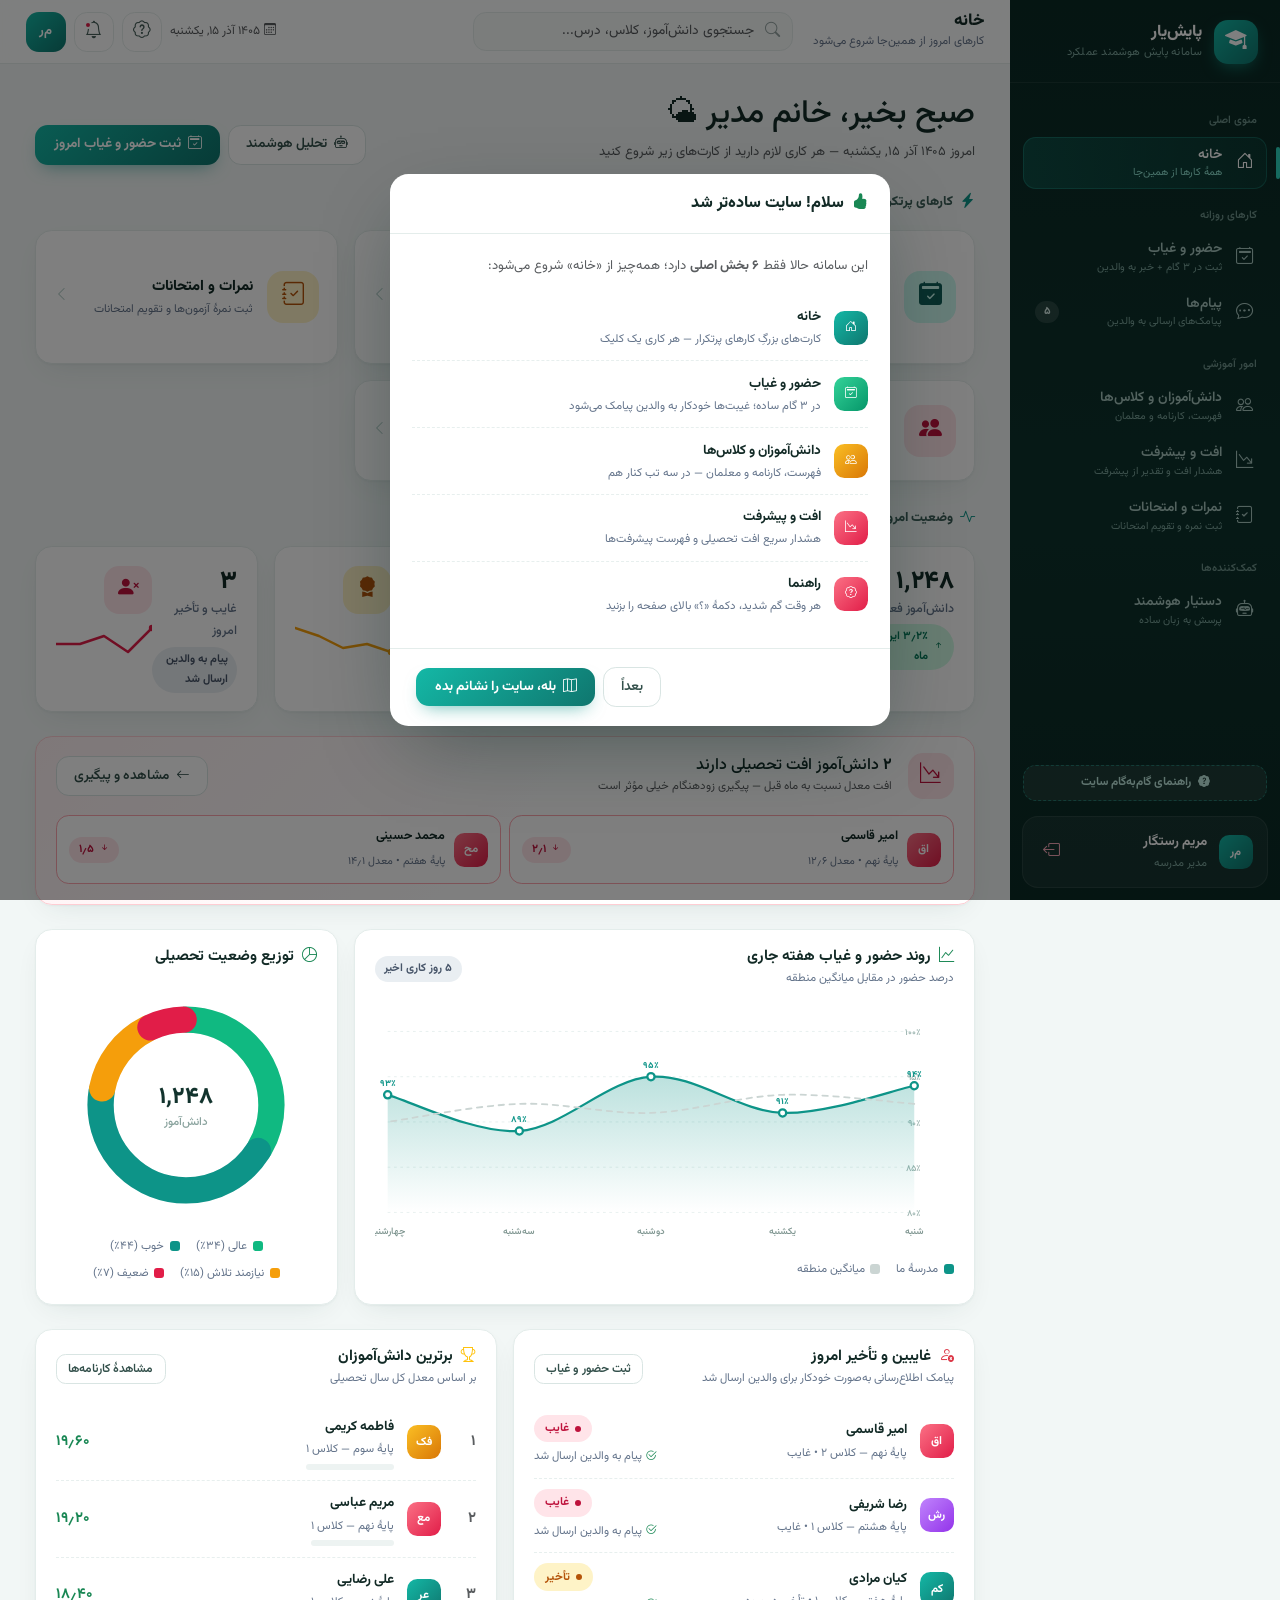
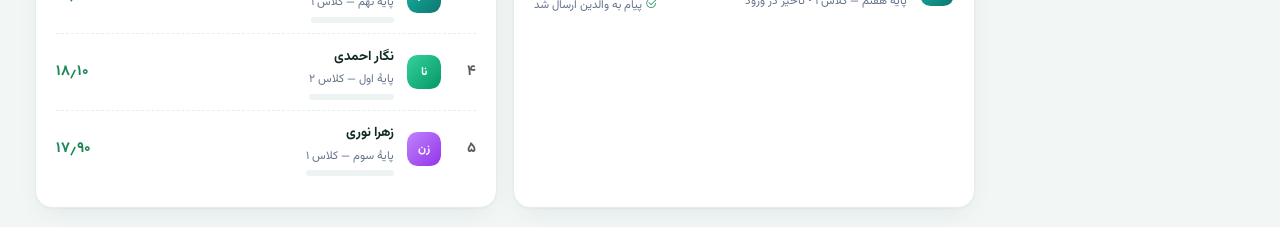
==== commit de1834fc: "fix bugs" ====
--- a/index.html
+++ b/index.html
@@ -49,6 +49,10 @@
       <a href="#" class="side-link" data-view="students">
         <i class="bi bi-people"></i>
         <span class="side-wrap"><span class="side-txt">دانش‌آموزان و کلاس‌ها</span><span class="side-sub">فهرست، کارنامه و معلمان</span></span>
+      </a>
+      <a href="#" class="side-link" data-view="trend">
+        <i class="bi bi-graph-down-arrow"></i>
+        <span class="side-wrap"><span class="side-txt">افت و پیشرفت</span><span class="side-sub">هشدار افت و تقدیر از پیشرفت</span></span>
       </a>
       <a href="#" class="side-link" data-view="grades">
         <i class="bi bi-journal-check"></i>
@@ -280,6 +284,21 @@
           </div>
         </div>
 
+        <!-- ⚠️ هشدار افت تحصیلی — مدیر سریع متوجه می‌شود (فقط وقتی افت وجود داشته باشد نمایش داده می‌شود) -->
+        <div class="card-soft trend-alert mb-4 d-none" id="declineAlert">
+          <div class="card-body">
+            <div class="d-flex align-items-center gap-3 flex-wrap mb-3">
+              <span class="trend-alert-icon"><i class="bi bi-graph-down-arrow"></i></span>
+              <div class="flex-grow-1">
+                <h6 class="mb-0"><b id="declineAlertCount">۰</b> دانش‌آموز افت تحصیلی دارند</h6>
+                <div class="text-muted" style="font-size:.72rem">افت معدل نسبت به ماه قبل — پیگیری زودهنگام خیلی مؤثر است</div>
+              </div>
+              <button class="btn btn-ghost" onclick="showView('trend')"><i class="bi bi-arrow-left me-1"></i> مشاهده و پیگیری</button>
+            </div>
+            <div class="row g-2" id="declineAlertList"></div>
+          </div>
+        </div>
+
         <!-- نمودارها (SVG ثابت داخل HTML) -->
         <div class="row g-3 mb-4">
           <div class="col-lg-8">
@@ -526,14 +545,24 @@
                   <span class="chip flat p-2"><i class="bi bi-file-text"></i> مجوز: <b id="cntExcused">۰</b></span>
                 </div>
               </div>
-              <div class="text-muted mt-2" style="font-size:.7rem"><i class="bi bi-info-circle"></i> فهرست نمونهٔ نمایشی است؛ در نسخهٔ اصلی، دانش‌آموزانِ همان کلاس بارگذاری می‌شوند.</div>
+              <div class="row g-2 mt-1 align-items-center">
+                <div class="col-md-7">
+                  <div class="att-search">
+                    <i class="bi bi-search"></i>
+                    <input type="search" class="form-control" id="attSearch" placeholder="جستجوی سریع نام یا کد دانش‌آموز..." aria-label="جستجوی دانش‌آموز در فهرست حضور و غیاب">
+                  </div>
+                </div>
+                <div class="col-md-5 text-muted d-flex align-items-center gap-1" style="font-size:.7rem">
+                  <i class="bi bi-person-check"></i> <span id="attVisibleCount">۵ نفر نمایش داده می‌شود</span>
+                </div>
+              </div>
             </div>
           </div>
 
           <div class="card-soft">
             <div class="card-head">
               <h6><i class="bi bi-check2-square text-success me-1"></i> وضعیت هر دانش‌آموز را علامت بزنید</h6>
-              <span class="hint">روی حاضر / غایب / تأخیر / مجوز کلیک کنید</span>
+              <span class="hint">همه به‌صورت پیش‌فرض «حاضر» هستند — فقط غایب، تأخیر یا مجوزها را علامت بزنید (فهرست نمونهٔ نمایشی است)</span>
             </div>
             <div class="table-responsive" style="max-height:52vh;overflow-y:auto">
               <table class="table table-clean align-middle">
@@ -586,7 +615,7 @@
                     </div></td>
                     <td><span class="status-pill st-excellent" data-pill>حاضر</span></td>
                   </tr>
-                  <tr data-id="۱۰۴۵" data-name="آرش کاظمی" data-parent="آقای کاظمی" data-phone="۰۹۱۹۸۸۸۷۷۶۶" data-status="late">
+                  <tr data-id="۱۰۴۵" data-name="آرش کاظمی" data-parent="آقای کاظمی" data-phone="۰۹۱۹۸۸۸۷۷۶۶" data-status="present">
                     <td><div class="d-flex align-items-center gap-2">
                       <span class="avatar sm av-violet">آک</span>
                       <div><div class="fw-bold" style="font-size:.85rem">آرش کاظمی</div><div class="text-muted" style="font-size:.7rem">کد: ۱۰۴۵ — کلاس ۱</div></div>
@@ -594,14 +623,14 @@
                     <td>آقای کاظمی</td>
                     <td class="d-none d-md-table-cell">۰۹۱۹۸۸۸۷۷۶۶</td>
                     <td><div class="seg">
-                      <button type="button" class="seg-btn"><i class="bi bi-check-circle"></i>حاضر</button>
+                      <button type="button" class="seg-btn present" data-v="present"><i class="bi bi-check-circle"></i>حاضر</button>
                       <button type="button" class="seg-btn" data-v="absent"><i class="bi bi-x-circle"></i>غایب</button>
-                      <button type="button" class="seg-btn late" data-v="late"><i class="bi bi-clock"></i>تأخیر</button>
+                      <button type="button" class="seg-btn" data-v="late"><i class="bi bi-clock"></i>تأخیر</button>
                       <button type="button" class="seg-btn" data-v="excused"><i class="bi bi-file-earmark-text"></i>مجوز</button>
                     </div></td>
-                    <td><span class="status-pill st-warn" data-pill>تأخیر</span></td>
-                  </tr>
-                  <tr data-id="۱۰۴۶" data-name="امیر قاسمی" data-parent="آقای قاسمی" data-phone="۰۹۱۲۷۷۷۸۸۹۹" data-status="absent">
+                    <td><span class="status-pill st-excellent" data-pill>حاضر</span></td>
+                  </tr>
+                  <tr data-id="۱۰۴۶" data-name="امیر قاسمی" data-parent="آقای قاسمی" data-phone="۰۹۱۲۷۷۷۸۸۹۹" data-status="present">
                     <td><div class="d-flex align-items-center gap-2">
                       <span class="avatar sm av-rose">اق</span>
                       <div><div class="fw-bold" style="font-size:.85rem">امیر قاسمی</div><div class="text-muted" style="font-size:.7rem">کد: ۱۰۴۶ — کلاس ۲</div></div>
@@ -609,13 +638,14 @@
                     <td>آقای قاسمی</td>
                     <td class="d-none d-md-table-cell">۰۹۱۲۷۷۷۸۸۹۹</td>
                     <td><div class="seg">
-                      <button type="button" class="seg-btn"><i class="bi bi-check-circle"></i>حاضر</button>
-                      <button type="button" class="seg-btn absent" data-v="absent"><i class="bi bi-x-circle"></i>غایب</button>
+                      <button type="button" class="seg-btn present" data-v="present"><i class="bi bi-check-circle"></i>حاضر</button>
+                      <button type="button" class="seg-btn" data-v="absent"><i class="bi bi-x-circle"></i>غایب</button>
                       <button type="button" class="seg-btn" data-v="late"><i class="bi bi-clock"></i>تأخیر</button>
                       <button type="button" class="seg-btn" data-v="excused"><i class="bi bi-file-earmark-text"></i>مجوز</button>
                     </div></td>
-                    <td><span class="status-pill st-danger" data-pill>غایب</span></td>
-                  </tr>
+                    <td><span class="status-pill st-excellent" data-pill>حاضر</span></td>
+                  </tr>
+                  <tr id="attSearchEmpty" class="d-none"><td colspan="5"><div class="empty-hint">دانش‌آموزی با این نام یا کد پیدا نشد</div></td></tr>
                 </tbody>
               </table>
             </div>
@@ -1155,6 +1185,46 @@
               </table>
             </div>
           </div>
+        </div>
+      </section>
+
+      <!-- ═══════════ افت و پیشرفت تحصیلی — صفحهٔ جدید (منبع داده: جدول دانش‌آموزان در همین HTML) ═══════════ -->
+      <section id="view-trend" class="view d-none">
+        <div class="page-head">
+          <div>
+            <h2>افت و پیشرفت تحصیلی</h2>
+            <p>دانش‌آموزانی که نسبت به ماه قبل افت یا پیشرفت معدل داشته‌اند — یک‌جا و بدون جستجو</p>
+          </div>
+          <div class="d-flex gap-2 flex-wrap">
+            <span class="chip down p-2"><i class="bi bi-graph-down-arrow"></i> افت: <b id="trendDownCount">۰</b> نفر</span>
+            <span class="chip up p-2"><i class="bi bi-graph-up-arrow"></i> پیشرفت: <b id="trendUpCount">۰</b> نفر</span>
+          </div>
+        </div>
+
+        <!-- افت تحصیلی — نیازمند اقدام -->
+        <div class="card-soft trend-card down mb-4">
+          <div class="card-head">
+            <h6><i class="bi bi-graph-down-arrow text-danger me-1"></i> افت تحصیلی — نیازمند اقدام و پیگیری</h6>
+            <span class="hint">مرتب‌شده بر اساس میزان افت</span>
+          </div>
+          <div class="card-body pt-1" id="trendDownList">
+            <div class="empty-hint mb-0">در حال خواندن از فهرست دانش‌آموزان...</div>
+          </div>
+        </div>
+
+        <!-- پیشرفت تحصیلی — قابل تقدیر -->
+        <div class="card-soft trend-card up">
+          <div class="card-head">
+            <h6><i class="bi bi-graph-up-arrow text-success me-1"></i> پیشرفت تحصیلی — قابل تقدیر و تشویق</h6>
+            <span class="hint">مرتب‌شده بر اساس میزان پیشرفت</span>
+          </div>
+          <div class="card-body pt-1" id="trendUpList">
+            <div class="empty-hint mb-0">در حال خواندن از فهرست دانش‌آموزان...</div>
+          </div>
+        </div>
+
+        <div class="text-muted mt-3 d-flex align-items-center gap-1" style="font-size:.72rem">
+          <i class="bi bi-info-circle"></i> محاسبه بر اساس تغییر معدل نسبت به ماه قبل است و مستقیم از جدول «فهرست دانش‌آموزان» خوانده می‌شود.
         </div>
       </section>
 
@@ -1457,12 +1527,6 @@
       </section>
 
     </main>
-
-    <!-- ═══════════ فوتر ═══════════ -->
-    <footer class="app-footer">
-      <span>© ۱۴۰۳ سامانه پایش هوشمند «پایش‌یار» — نسخهٔ نمایشی قالب</span>
-      <span>ساخته‌شده با <i class="bi bi-filetype-html text-success"></i> HTML · CSS · JavaScript · <i class="bi bi-bootstrap text-success"></i> Bootstrap 5</span>
-    </footer>
   </div>
 </div>
 
@@ -1485,10 +1549,11 @@
         <h5 class="modal-title"><i class="bi bi-hand-thumbs-up-fill text-success me-1"></i> سلام! سایت ساده‌تر شد</h5>
       </div>
       <div class="modal-body">
-        <p style="font-size:.82rem" class="text-muted">این سامانه حالا فقط <b>۵ بخش اصلی</b> دارد؛ همه‌چیز از «خانه» شروع می‌شود:</p>
+        <p style="font-size:.82rem" class="text-muted">این سامانه حالا فقط <b>۶ بخش اصلی</b> دارد؛ همه‌چیز از «خانه» شروع می‌شود:</p>
         <div class="row-item"><span class="avatar sm av-teal"><i class="bi bi-house-door"></i></span><div><div class="t">خانه</div><div class="s">کارت‌های بزرگِ کارهای پرتکرار — هر کاری یک کلیک</div></div></div>
         <div class="row-item"><span class="avatar sm av-emerald"><i class="bi bi-calendar2-check"></i></span><div><div class="t">حضور و غیاب</div><div class="s">در ۳ گام ساده؛ غیبت‌ها خودکار به والدین پیامک می‌شود</div></div></div>
         <div class="row-item"><span class="avatar sm av-amber"><i class="bi bi-people"></i></span><div><div class="t">دانش‌آموزان و کلاس‌ها</div><div class="s">فهرست، کارنامه و معلمان — در سه تب کنار هم</div></div></div>
+        <div class="row-item"><span class="avatar sm av-rose"><i class="bi bi-graph-down-arrow"></i></span><div><div class="t">افت و پیشرفت</div><div class="s">هشدار سریع افت تحصیلی و فهرست پیشرفت‌ها</div></div></div>
         <div class="row-item"><span class="avatar sm av-rose"><i class="bi bi-patch-question"></i></span><div><div class="t">راهنما</div><div class="s">هر وقت گم شدید، دکمهٔ «؟» بالای صفحه را بزنید</div></div></div>
       </div>
       <div class="modal-footer">
--- a/assets/css/style.css
+++ b/assets/css/style.css
@@ -646,3 +646,35 @@
 /* ---------- هایلایت موقت ردیف کلاسِ تازه‌افوده ---------- */
 @keyframes rowGlow { 0% { background-color: #d3efe8; } 70% { background-color: #e9f7f3; } 100% { background-color: transparent; } }
 .table-clean > tbody tr.row-new > td { animation: rowGlow 2.4s ease-out forwards; }
+
+/* ============================================================
+   افت و پیشرفت تحصیلی — هشدار داشبورد و صفحهٔ جدید
+   ============================================================ */
+.trend-alert {
+  background: linear-gradient(135deg, #fff1f3 0%, #fff 55%);
+  border: 1px solid #fecdd3;
+}
+.trend-alert-icon {
+  width: 46px; height: 46px; border-radius: .95rem; flex: 0 0 auto;
+  background: #ffe4e8; color: #be123c; display: grid; place-items: center; font-size: 1.3rem;
+}
+.mini-student {
+  display: flex; align-items: center; gap: .55rem; width: 100%;
+  background: #fff; border: 1px solid #fda4af; border-radius: .8rem;
+  padding: .55rem .75rem; text-align: start; transition: all .18s; cursor: pointer;
+}
+.mini-student:hover { border-color: #f43f5e; transform: translateY(-1px); box-shadow: 0 6px 16px -8px rgba(190, 18, 60, .3); }
+.mini-student .ms-t { font-weight: 700; font-size: .78rem; color: var(--ink); }
+.mini-student .ms-s { font-size: .68rem; color: var(--muted); }
+.trend-card.down { border-inline-start: 4px solid #f43f5e; }
+.trend-card.up { border-inline-start: 4px solid #10b981; }
+.trend-card .row-item .end .btn-sm-brand { font-size: .68rem; padding: .22rem .55rem; }
+
+/* ---------- جستجوی سریع دانش‌آموز در حضور و غیاب ---------- */
+.att-search { position: relative; }
+.att-search > i {
+  position: absolute; top: 50%; right: .95rem; transform: translateY(-50%);
+  color: #9ab3ae; font-size: .85rem; pointer-events: none; z-index: 5;
+}
+.att-search .form-control { padding-right: 2.5rem; border-radius: .8rem; }
+.att-search .form-control:focus { border-color: var(--brand); box-shadow: 0 0 0 .2rem var(--brand-softer); }
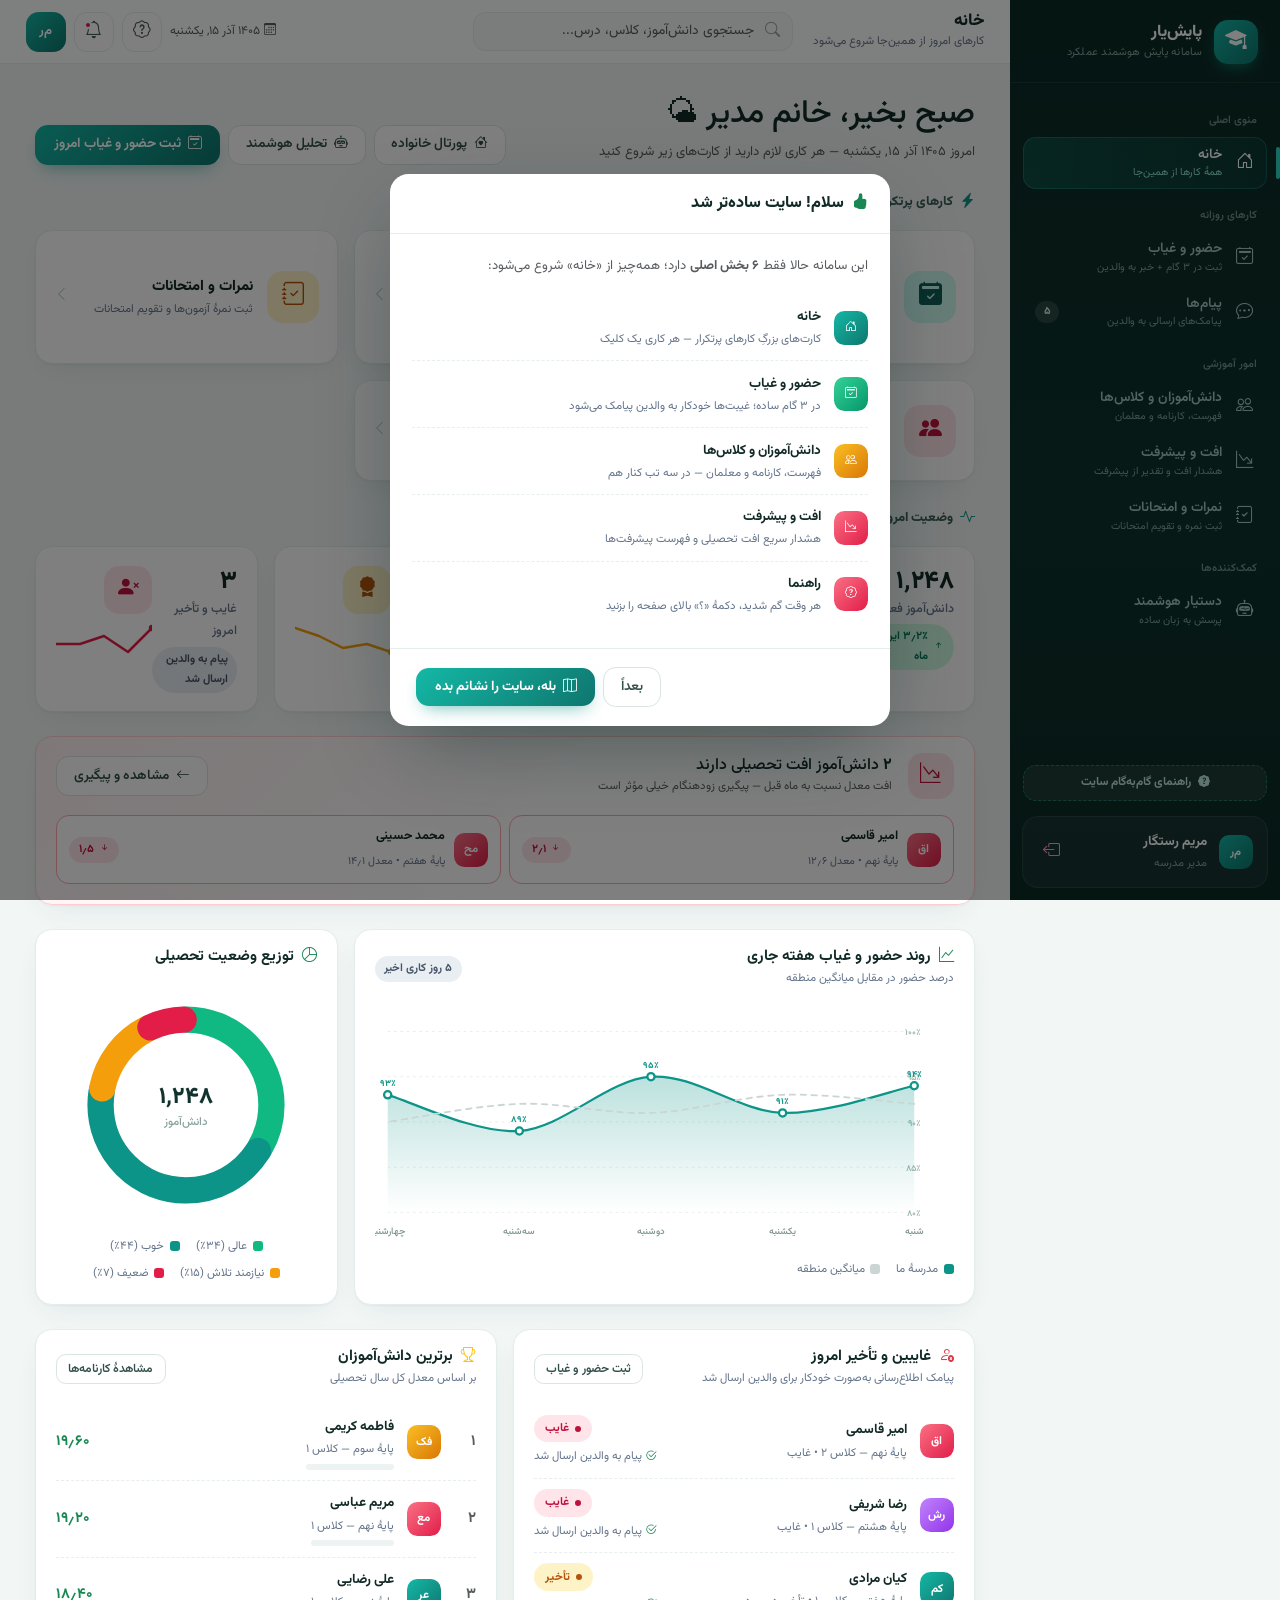
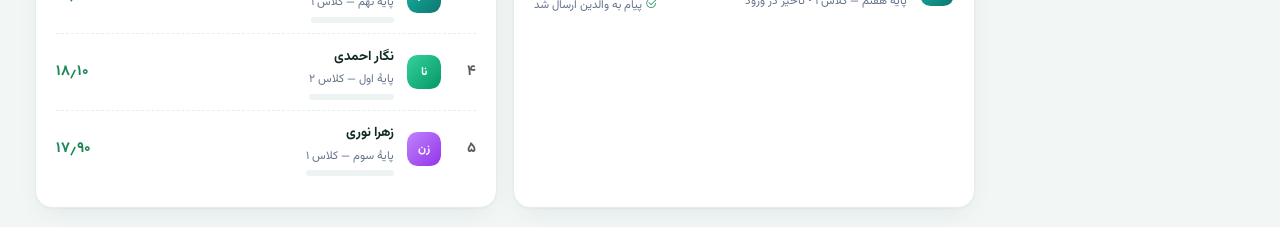
==== commit d4a55506: "ok" ====
--- a/index.html
+++ b/index.html
@@ -157,6 +157,7 @@
             <p class="text-muted mb-0" style="font-size:.82rem">امروز <span data-today>—</span> — هر کاری لازم دارید از کارت‌های زیر شروع کنید</p>
           </div>
           <div class="d-flex gap-2">
+            <a class="btn btn-ghost" href="parent.html"><i class="bi bi-house-heart me-1"></i> پورتال خانواده</a>
             <button class="btn btn-ghost" onclick="showView('ai')"><i class="bi bi-robot me-1"></i> تحلیل هوشمند</button>
             <button class="btn btn-brand" onclick="showView('attendance')"><i class="bi bi-calendar2-check me-1"></i> ثبت حضور و غیاب امروز</button>
           </div>
--- a/assets/css/style.css
+++ b/assets/css/style.css
@@ -678,3 +678,34 @@
 }
 .att-search .form-control { padding-right: 2.5rem; border-radius: .8rem; }
 .att-search .form-control:focus { border-color: var(--brand); box-shadow: 0 0 0 .2rem var(--brand-softer); }
+
+/* ============================================================
+   پورتال خانواده (parent.html) — صفحهٔ مستقل مشاهدهٔ کارنامهٔ فرزند
+   ============================================================ */
+
+/* کارت شناسنامهٔ دانش‌آموز — پس‌زمینهٔ ملایم برند */
+.p-hero {
+  background: linear-gradient(135deg, #ffffff 0%, #effaf8 55%, #dcf5ef 100%);
+  border-color: #c9ece5;
+}
+.p-hero-avatar {
+  width: 64px; height: 64px; font-size: 1.3rem; border-radius: 1.1rem;
+  box-shadow: 0 10px 24px -10px rgba(13, 148, 136, .5);
+}
+
+/* بنر توضیح نسخهٔ نمایشی (در چاپ دیده نمی‌شود) */
+.p-banner {
+  display: flex; align-items: flex-start; gap: .8rem;
+  padding: .9rem 1.1rem; font-size: .8rem; line-height: 1.9;
+  background: linear-gradient(135deg, #f0fdfa 0%, #ffffff 70%);
+  border: 1px dashed #7fd4c6;
+}
+.p-banner-icon {
+  width: 38px; height: 38px; border-radius: .8rem; flex: 0 0 38px;
+  background: var(--brand-soft); color: var(--brand-700);
+  display: grid; place-items: center; font-size: 1.05rem;
+}
+@media (max-width: 575.98px) {
+  .p-banner { font-size: .74rem; }
+  .p-hero-avatar { width: 54px; height: 54px; }
+}
